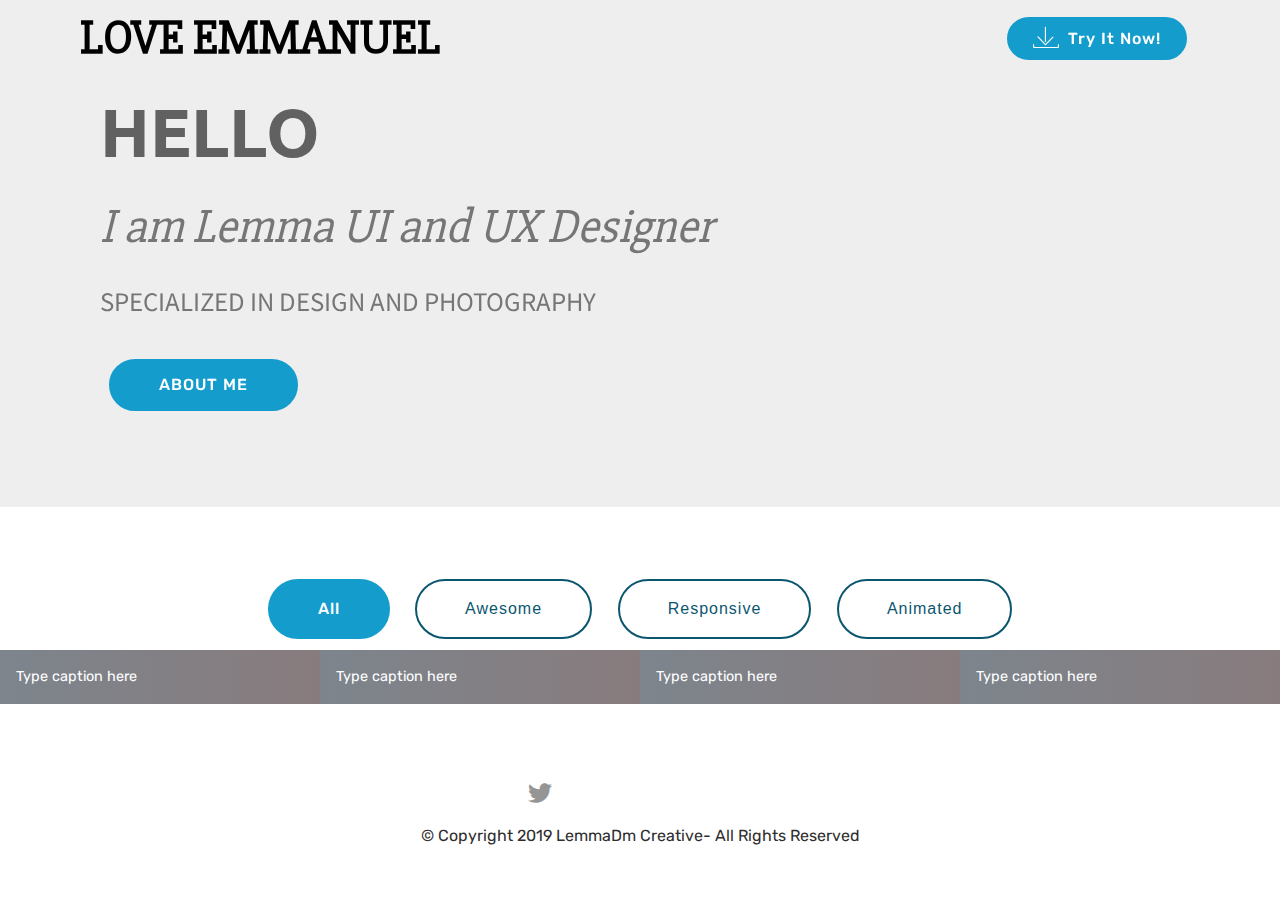
==== folio.html @ 9df801bc "create github pages" ====
<!DOCTYPE html>
<html  >
<head>
  <!-- Site made with Mobirise Website Builder v4.10.4, https://mobirise.com -->
  <meta charset="UTF-8">
  <meta http-equiv="X-UA-Compatible" content="IE=edge">
  <meta name="generator" content="Mobirise v4.10.4, mobirise.com">
  <meta name="viewport" content="width=device-width, initial-scale=1, minimum-scale=1">
  <link rel="shortcut icon" href="assets/images/favicon-128x88.png" type="image/x-icon">
  <meta name="description" content="">
  
  <title>Lemma|Folio</title>
  <link rel="stylesheet" href="assets/web/assets/mobirise-icons/mobirise-icons.css">
  <link rel="stylesheet" href="assets/tether/tether.min.css">
  <link rel="stylesheet" href="assets/bootstrap/css/bootstrap.min.css">
  <link rel="stylesheet" href="assets/bootstrap/css/bootstrap-grid.min.css">
  <link rel="stylesheet" href="assets/bootstrap/css/bootstrap-reboot.min.css">
  <link rel="stylesheet" href="assets/dropdown/css/style.css">
  <link rel="stylesheet" href="assets/socicon/css/styles.css">
  <link rel="stylesheet" href="assets/theme/css/style.css">
  <link rel="stylesheet" href="assets/gallery/style.css">
  <link rel="stylesheet" href="assets/mobirise/css/mbr-additional.css" type="text/css">
  
  
  
</head>
<body>
  <section class="menu cid-rvQHSwuqo8" once="menu" id="menu1-c">

    

    <nav class="navbar navbar-expand beta-menu navbar-dropdown align-items-center navbar-toggleable-sm bg-color transparent">
        <button class="navbar-toggler navbar-toggler-right" type="button" data-toggle="collapse" data-target="#navbarSupportedContent" aria-controls="navbarSupportedContent" aria-expanded="false" aria-label="Toggle navigation">
            <div class="hamburger">
                <span></span>
                <span></span>
                <span></span>
                <span></span>
            </div>
        </button>
        <div class="menu-logo">
            <div class="navbar-brand">
                
                <span class="navbar-caption-wrap"><a class="navbar-caption text-black display-2" href="https://mobirise.com">
                        LOVE EMMANUEL</a></span>
            </div>
        </div>
        <div class="collapse navbar-collapse" id="navbarSupportedContent">
            
            <div class="navbar-buttons mbr-section-btn">
                <a class="btn btn-sm btn-primary display-4" href="https://mobirise.com">
                    <span class="mbri-save mbr-iconfont mbr-iconfont-btn "></span>
                    Try It Now!
                </a>
            </div>
        </div>
    </nav>
</section>

<section class="engine"><a href="https://mobirise.info/z">best website templates</a></section><section class="header9 cid-rvQHSyNng2 mbr-parallax-background" id="header9-d">

    

    

    <div class="container">
        <div class="media-container-column mbr-white col-lg-8 col-md-10">
            <h1 class="mbr-section-title align-left mbr-bold pb-3 mbr-fonts-style display-1">
                HELLO
            </h1>
            <h3 class="mbr-section-subtitle align-left mbr-light pb-3 mbr-fonts-style display-2">
                I am Lemma UI and UX Designer</h3>
            <p class="mbr-text align-left pb-3 mbr-fonts-style display-5">
                SPECIALIZED IN DESIGN AND PHOTOGRAPHY
            </p>
            <div class="mbr-section-btn align-left"><a class="btn btn-md btn-primary display-4" href="https://mobirise.co">ABOUT ME</a></div>
        </div>
    </div>

    
</section>

<section class="mbr-gallery mbr-slider-carousel cid-rvQIh9EeVD" id="gallery2-k">

    

    <div>
        <div><!-- Filter --><div class="mbr-gallery-filter container gallery-filter-active"><ul buttons="0"><li class="mbr-gallery-filter-all"><a class="btn btn-md btn-primary-outline active display-7" href="">All</a></li></ul></div><!-- Gallery --><div class="mbr-gallery-row"><div class="mbr-gallery-layout-default"><div><div><div class="mbr-gallery-item mbr-gallery-item--p0" data-video-url="false" data-tags="Awesome"><div href="#lb-gallery2-k" data-slide-to="0" data-toggle="modal"><img src="assets/images/background5.jpg" alt="" title=""><span class="icon-focus"></span><span class="mbr-gallery-title mbr-fonts-style display-7">Type caption here</span></div></div><div class="mbr-gallery-item mbr-gallery-item--p0" data-video-url="false" data-tags="Awesome"><div href="#lb-gallery2-k" data-slide-to="1" data-toggle="modal"><img src="assets/images/background6.jpg" alt="" title=""><span class="icon-focus"></span><span class="mbr-gallery-title mbr-fonts-style display-7">Type caption here</span></div></div><div class="mbr-gallery-item mbr-gallery-item--p0" data-video-url="false" data-tags="Responsive"><div href="#lb-gallery2-k" data-slide-to="2" data-toggle="modal"><img src="assets/images/background7.jpg" alt="" title=""><span class="icon-focus"></span><span class="mbr-gallery-title mbr-fonts-style display-7">Type caption here</span></div></div><div class="mbr-gallery-item mbr-gallery-item--p0" data-video-url="false" data-tags="Animated"><div href="#lb-gallery2-k" data-slide-to="3" data-toggle="modal"><img src="assets/images/background8.jpg" alt="" title=""><span class="icon-focus"></span><span class="mbr-gallery-title mbr-fonts-style display-7">Type caption here</span></div></div></div></div><div class="clearfix"></div></div></div><!-- Lightbox --><div data-app-prevent-settings="" class="mbr-slider modal fade carousel slide" tabindex="-1" data-keyboard="true" data-interval="false" id="lb-gallery2-k"><div class="modal-dialog"><div class="modal-content"><div class="modal-body"><div class="carousel-inner"><div class="carousel-item active"><img src="assets/images/background5.jpg" alt="" title=""></div><div class="carousel-item"><img src="assets/images/background6.jpg" alt="" title=""></div><div class="carousel-item"><img src="assets/images/background7.jpg" alt="" title=""></div><div class="carousel-item"><img src="assets/images/background8.jpg" alt="" title=""></div></div><a class="carousel-control carousel-control-prev" role="button" data-slide="prev" href="#lb-gallery2-k"><span class="mbri-left mbr-iconfont" aria-hidden="true"></span><span class="sr-only">Previous</span></a><a class="carousel-control carousel-control-next" role="button" data-slide="next" href="#lb-gallery2-k"><span class="mbri-right mbr-iconfont" aria-hidden="true"></span><span class="sr-only">Next</span></a><a class="close" href="#" role="button" data-dismiss="modal"><span class="sr-only">Close</span></a></div></div></div></div></div>
    </div>

</section>

<section once="footers" class="cid-rvQHSO4VzW" id="footer7-j">

    

    

    <div class="container">
        <div class="media-container-row align-center mbr-white">
            
            <div class="row social-row">
                <div class="social-list align-right pb-2">
                    
                    
                    
                    
                    
                    
                <div class="soc-item">
                        <a href="https://twitter.com/mobirise" target="_blank">
                            <span class="mbr-iconfont mbr-iconfont-social socicon-twitter socicon" style="color: rgb(46, 46, 46); fill: rgb(46, 46, 46);"></span>
                        </a>
                    </div><div class="soc-item">
                        <a href="https://www.facebook.com/pages/Mobirise/1616226671953247" target="_blank">
                            <span class="socicon-facebook socicon mbr-iconfont mbr-iconfont-social"></span>
                        </a>
                    </div><div class="soc-item">
                        <a href="https://www.youtube.com/c/mobirise" target="_blank">
                            <span class="socicon-youtube socicon mbr-iconfont mbr-iconfont-social"></span>
                        </a>
                    </div><div class="soc-item">
                        <a href="https://instagram.com/mobirise" target="_blank">
                            <span class="socicon-instagram socicon mbr-iconfont mbr-iconfont-social"></span>
                        </a>
                    </div><div class="soc-item">
                        <a href="https://plus.google.com/u/0/+Mobirise" target="_blank">
                            <span class="socicon-googleplus socicon mbr-iconfont mbr-iconfont-social"></span>
                        </a>
                    </div><div class="soc-item">
                        <a href="https://www.behance.net/Mobirise" target="_blank">
                            <span class="socicon-behance socicon mbr-iconfont mbr-iconfont-social"></span>
                        </a>
                    </div></div>
            </div>
            <div class="row row-copirayt">
                <p class="mbr-text mb-0 mbr-fonts-style mbr-white align-center display-7">
                    © Copyright 2019 LemmaDm Creative- All Rights Reserved
                </p>
            </div>
        </div>
    </div>
</section>


  <script src="assets/web/assets/jquery/jquery.min.js"></script>
  <script src="assets/popper/popper.min.js"></script>
  <script src="assets/tether/tether.min.js"></script>
  <script src="assets/bootstrap/js/bootstrap.min.js"></script>
  <script src="assets/smoothscroll/smooth-scroll.js"></script>
  <script src="assets/dropdown/js/nav-dropdown.js"></script>
  <script src="assets/dropdown/js/navbar-dropdown.js"></script>
  <script src="assets/touchswipe/jquery.touch-swipe.min.js"></script>
  <script src="assets/masonry/masonry.pkgd.min.js"></script>
  <script src="assets/imagesloaded/imagesloaded.pkgd.min.js"></script>
  <script src="assets/bootstrapcarouselswipe/bootstrap-carousel-swipe.js"></script>
  <script src="assets/vimeoplayer/jquery.mb.vimeo_player.js"></script>
  <script src="assets/parallax/jarallax.min.js"></script>
  <script src="assets/theme/js/script.js"></script>
  <script src="assets/gallery/player.min.js"></script>
  <script src="assets/gallery/script.js"></script>
  <script src="assets/slidervideo/script.js"></script>
  
  


<!-- Back to top -->
<span id="top-link-block" class="hidden"><a href="javascript://"  onclick="$('html,body').animate({scrollTop:0},'slow');return false;" class="btn btn-primary"><span class="glyphicon glyphicon-menu-up"></span></a></span><script>if(($(window).height()+100)<$(document).height()){$('#top-link-block').removeClass('hidden').affix({offset:{top:100}});}</script><style>#top-link-block>.btn{font-size:1.5em!important;opacity:0.4!important;padding:10px 20px!important}#top-link-block.affix-top{position:absolute;bottom:-82px;right:10px;}#top-link-block.affix{position:fixed;bottom:18px;right:10px;z-index:999;}</style>
</body>
</html>
---- assets/web/assets/mobirise-icons/mobirise-icons.css ----
@font-face {
  font-family: 'MobiriseIcons';
  src:  url('mobirise-icons.eot?spat4u');
  src:  url('mobirise-icons.eot?spat4u#iefix') format('embedded-opentype'),
    url('mobirise-icons.ttf?spat4u') format('truetype'),
    url('mobirise-icons.woff?spat4u') format('woff'),
    url('mobirise-icons.svg?spat4u#MobiriseIcons') format('svg');
  font-weight: normal;
  font-style: normal;
}

[class^="mbri-"], [class*=" mbri-"] {
  /* use !important to prevent issues with browser extensions that change fonts */
  font-family: MobiriseIcons !important;
  speak: none;
  font-style: normal;
  font-weight: normal;
  font-variant: normal;
  text-transform: none;
  line-height: 1;

  /* Better Font Rendering =========== */
  -webkit-font-smoothing: antialiased;
  -moz-osx-font-smoothing: grayscale;
}

.mbri-add-submenu:before {
  content: "\e900";
}
.mbri-alert:before {
  content: "\e901";
}
.mbri-align-center:before {
  content: "\e902";
}
.mbri-align-justify:before {
  content: "\e903";
}
.mbri-align-left:before {
  content: "\e904";
}
.mbri-align-right:before {
  content: "\e905";
}
.mbri-android:before {
  content: "\e906";
}
.mbri-apple:before {
  content: "\e907";
}
.mbri-arrow-down:before {
  content: "\e908";
}
.mbri-arrow-next:before {
  content: "\e909";
}
.mbri-arrow-prev:before {
  content: "\e90a";
}
.mbri-arrow-up:before {
  content: "\e90b";
}
.mbri-bold:before {
  content: "\e90c";
}
.mbri-bookmark:before {
  content: "\e90d";
}
.mbri-bootstrap:before {
  content: "\e90e";
}
.mbri-briefcase:before {
  content: "\e90f";
}
.mbri-browse:before {
  content: "\e910";
}
.mbri-bulleted-list:before {
  content: "\e911";
}
.mbri-calendar:before {
  content: "\e912";
}
.mbri-camera:before {
  content: "\e913";
}
.mbri-cart-add:before {
  content: "\e914";
}
.mbri-cart-full:before {
  content: "\e915";
}
.mbri-cash:before {
  content: "\e916";
}
.mbri-change-style:before {
  content: "\e917";
}
.mbri-chat:before {
  content: "\e918";
}
.mbri-clock:before {
  content: "\e919";
}
.mbri-close:before {
  content: "\e91a";
}
.mbri-cloud:before {
  content: "\e91b";
}
.mbri-code:before {
  content: "\e91c";
}
.mbri-contact-form:before {
  content: "\e91d";
}
.mbri-credit-card:before {
  content: "\e91e";
}
.mbri-cursor-click:before {
  content: "\e91f";
}
.mbri-cust-feedback:before {
  content: "\e920";
}
.mbri-database:before {
  content: "\e921";
}
.mbri-delivery:before {
  content: "\e922";
}
.mbri-desktop:before {
  content: "\e923";
}
.mbri-devices:before {
  content: "\e924";
}
.mbri-down:before {
  content: "\e925";
}
.mbri-download:before {
  content: "\e989";
}
.mbri-drag-n-drop:before {
  content: "\e927";
}
.mbri-drag-n-drop2:before {
  content: "\e928";
}
.mbri-edit:before {
  content: "\e929";
}
.mbri-edit2:before {
  content: "\e92a";
}
.mbri-error:before {
  content: "\e92b";
}
.mbri-extension:before {
  content: "\e92c";
}
.mbri-features:before {
  content: "\e92d";
}
.mbri-file:before {
  content: "\e92e";
}
.mbri-flag:before {
  content: "\e92f";
}
.mbri-folder:before {
  content: "\e930";
}
.mbri-gift:before {
  content: "\e931";
}
.mbri-github:before {
  content: "\e932";
}
.mbri-globe:before {
  content: "\e933";
}
.mbri-globe-2:before {
  content: "\e934";
}
.mbri-growing-chart:before {
  content: "\e935";
}
.mbri-hearth:before {
  content: "\e936";
}
.mbri-help:before {
  content: "\e937";
}
.mbri-home:before {
  content: "\e938";
}
.mbri-hot-cup:before {
  content: "\e939";
}
.mbri-idea:before {
  content: "\e93a";
}
.mbri-image-gallery:before {
  content: "\e93b";
}
.mbri-image-slider:before {
  content: "\e93c";
}
.mbri-info:before {
  content: "\e93d";
}
.mbri-italic:before {
  content: "\e93e";
}
.mbri-key:before {
  content: "\e93f";
}
.mbri-laptop:before {
  content: "\e940";
}
.mbri-layers:before {
  content: "\e941";
}
.mbri-left-right:before {
  content: "\e942";
}
.mbri-left:before {
  content: "\e943";
}
.mbri-letter:before {
  content: "\e944";
}
.mbri-like:before {
  content: "\e945";
}
.mbri-link:before {
  content: "\e946";
}
.mbri-lock:before {
  content: "\e947";
}
.mbri-login:before {
  content: "\e948";
}
.mbri-logout:before {
  content: "\e949";
}
.mbri-magic-stick:before {
  content: "\e94a";
}
.mbri-map-pin:before {
  content: "\e94b";
}
.mbri-menu:before {
  content: "\e94c";
}
.mbri-mobile:before {
  content: "\e94d";
}
.mbri-mobile2:before {
  content: "\e94e";
}
.mbri-mobirise:before {
  content: "\e94f";
}
.mbri-more-horizontal:before {
  content: "\e950";
}
.mbri-more-vertical:before {
  content: "\e951";
}
.mbri-music:before {
  content: "\e952";
}
.mbri-new-file:before {
  content: "\e953";
}
.mbri-numbered-list:before {
  content: "\e954";
}
.mbri-opened-folder:before {
  content: "\e955";
}
.mbri-pages:before {
  content: "\e956";
}
.mbri-paper-plane:before {
  content: "\e957";
}
.mbri-paperclip:before {
  content: "\e958";
}
.mbri-photo:before {
  content: "\e959";
}
.mbri-photos:before {
  content: "\e95a";
}
.mbri-pin:before {
  content: "\e95b";
}
.mbri-play:before {
  content: "\e95c";
}
.mbri-plus:before {
  content: "\e95d";
}
.mbri-preview:before {
  content: "\e95e";
}
.mbri-print:before {
  content: "\e95f";
}
.mbri-protect:before {
  content: "\e960";
}
.mbri-question:before {
  content: "\e961";
}
.mbri-quote-left:before {
  content: "\e962";
}
.mbri-quote-right:before {
  content: "\e963";
}
.mbri-refresh:before {
  content: "\e964";
}
.mbri-responsive:before {
  content: "\e965";
}
.mbri-right:before {
  content: "\e966";
}
.mbri-rocket:before {
  content: "\e967";
}
.mbri-sad-face:before {
  content: "\e968";
}
.mbri-sale:before {
  content: "\e969";
}
.mbri-save:before {
  content: "\e96a";
}
.mbri-search:before {
  content: "\e96b";
}
.mbri-setting:before {
  content: "\e96c";
}
.mbri-setting2:before {
  content: "\e96d";
}
.mbri-setting3:before {
  content: "\e96e";
}
.mbri-share:before {
  content: "\e96f";
}
.mbri-shopping-bag:before {
  content: "\e970";
}
.mbri-shopping-basket:before {
  content: "\e971";
}
.mbri-shopping-cart:before {
  content: "\e972";
}
.mbri-sites:before {
  content: "\e973";
}
.mbri-smile-face:before {
  content: "\e974";
}
.mbri-speed:before {
  content: "\e975";
}
.mbri-star:before {
  content: "\e976";
}
.mbri-success:before {
  content: "\e977";
}
.mbri-sun:before {
  content: "\e978";
}
.mbri-sun2:before {
  content: "\e979";
}
.mbri-tablet:before {
  content: "\e97a";
}
.mbri-tablet-vertical:before {
  content: "\e97b";
}
.mbri-target:before {
  content: "\e97c";
}
.mbri-timer:before {
  content: "\e97d";
}
.mbri-to-ftp:before {
  content: "\e97e";
}
.mbri-to-local-drive:before {
  content: "\e97f";
}
.mbri-touch-swipe:before {
  content: "\e980";
}
.mbri-touch:before {
  content: "\e981";
}
.mbri-trash:before {
  content: "\e982";
}
.mbri-underline:before {
  content: "\e983";
}
.mbri-unlink:before {
  content: "\e984";
}
.mbri-unlock:before {
  content: "\e985";
}
.mbri-up-down:before {
  content: "\e986";
}
.mbri-up:before {
  content: "\e987";
}
.mbri-update:before {
  content: "\e988";
}
.mbri-upload:before {
 content: "\e926"; 
}
.mbri-user:before {
  content: "\e98a";
}
.mbri-user2:before {
  content: "\e98b";
}
.mbri-users:before {
  content: "\e98c";
}
.mbri-video:before {
  content: "\e98d";
}
.mbri-video-play:before {
  content: "\e98e";
}
.mbri-watch:before {
  content: "\e98f";
}
.mbri-website-theme:before {
  content: "\e990";
}
.mbri-wifi:before {
  content: "\e991";
}
.mbri-windows:before {
  content: "\e992";
}
.mbri-zoom-out:before {
  content: "\e993";
}
.mbri-redo:before {
  content: "\e994";
}
.mbri-undo:before {
  content: "\e995";
}
---- assets/dropdown/css/style.css ----
.navbar-dropdown {
  left: 0;
  padding: 0;
  position: absolute;
  right: 0;
  top: 0;
  transition: all 0.45s ease;
  z-index: 1030;
  background: #282828; }
  .navbar-dropdown .navbar-logo {
    margin-right: 0.8rem;
    transition: margin 0.3s ease-in-out;
    vertical-align: middle; }
    .navbar-dropdown .navbar-logo img {
      height: 3.125rem;
      transition: all 0.3s ease-in-out; }
    .navbar-dropdown .navbar-logo.mbr-iconfont {
      font-size: 3.125rem;
      line-height: 3.125rem; }
  .navbar-dropdown .navbar-caption {
    font-weight: 700;
    white-space: normal;
    vertical-align: -4px;
    line-height: 3.125rem !important; }
    .navbar-dropdown .navbar-caption, .navbar-dropdown .navbar-caption:hover {
      color: inherit;
      text-decoration: none; }
  .navbar-dropdown .mbr-iconfont + .navbar-caption {
    vertical-align: -1px; }
  .navbar-dropdown.navbar-fixed-top {
    position: fixed; }
  .navbar-dropdown .navbar-brand span {
    vertical-align: -4px; }
  .navbar-dropdown.bg-color.transparent {
    background: none; }
  .navbar-dropdown.navbar-short .navbar-brand {
    padding: 0.625rem 0; }
    .navbar-dropdown.navbar-short .navbar-brand span {
      vertical-align: -1px; }
  .navbar-dropdown.navbar-short .navbar-caption {
    line-height: 2.375rem !important;
    vertical-align: -2px; }
  .navbar-dropdown.navbar-short .navbar-logo {
    margin-right: 0.5rem; }
    .navbar-dropdown.navbar-short .navbar-logo img {
      height: 2.375rem; }
    .navbar-dropdown.navbar-short .navbar-logo.mbr-iconfont {
      font-size: 2.375rem;
      line-height: 2.375rem; }
  .navbar-dropdown.navbar-short .mbr-table-cell {
    height: 3.625rem; }
  .navbar-dropdown .navbar-close {
    left: 0.6875rem;
    position: fixed;
    top: 0.75rem;
    z-index: 1000; }
  .navbar-dropdown .hamburger-icon {
    content: "";
    display: inline-block;
    vertical-align: middle;
    width: 16px;
    -webkit-box-shadow: 0 -6px 0 1px #282828,0 0 0 1px #282828,0 6px 0 1px #282828;
    -moz-box-shadow: 0 -6px 0 1px #282828,0 0 0 1px #282828,0 6px 0 1px #282828;
    box-shadow: 0 -6px 0 1px #282828,0 0 0 1px #282828,0 6px 0 1px #282828; }

.dropdown-menu .dropdown-toggle[data-toggle="dropdown-submenu"]::after {
  border-bottom: 0.35em solid transparent;
  border-left: 0.35em solid;
  border-right: 0;
  border-top: 0.35em solid transparent;
  margin-left: 0.3rem; }

.dropdown-menu .dropdown-item:focus {
  outline: 0; }

.nav-dropdown {
  font-size: 0.75rem;
  font-weight: 500;
  height: auto !important; }
  .nav-dropdown .nav-btn {
    padding-left: 1rem; }
  .nav-dropdown .link {
    margin: .667em 1.667em;
    font-weight: 500;
    padding: 0;
    transition: color .2s ease-in-out; }
    .nav-dropdown .link.dropdown-toggle {
      margin-right: 2.583em; }
      .nav-dropdown .link.dropdown-toggle::after {
        margin-left: .25rem;
        border-top: 0.35em solid;
        border-right: 0.35em solid transparent;
        border-left: 0.35em solid transparent;
        border-bottom: 0; }
      .nav-dropdown .link.dropdown-toggle[aria-expanded="true"] {
        margin: 0;
        padding: 0.667em 3.263em  0.667em 1.667em; }
  .nav-dropdown .link::after,
  .nav-dropdown .dropdown-item::after {
    color: inherit; }
  .nav-dropdown .btn {
    font-size: 0.75rem;
    font-weight: 700;
    letter-spacing: 0;
    margin-bottom: 0;
    padding-left: 1.25rem;
    padding-right: 1.25rem; }
  .nav-dropdown .dropdown-menu {
    border-radius: 0;
    border: 0;
    left: 0;
    margin: 0;
    padding-bottom: 1.25rem;
    padding-top: 1.25rem;
    position: relative; }
  .nav-dropdown .dropdown-submenu {
    margin-left: 0.125rem;
    top: 0; }
  .nav-dropdown .dropdown-item {
    font-weight: 500;
    line-height: 2;
    padding: 0.3846em 4.615em 0.3846em 1.5385em;
    position: relative;
    transition: color .2s ease-in-out, background-color .2s ease-in-out; }
    .nav-dropdown .dropdown-item::after {
      margin-top: -0.3077em;
      position: absolute;
      right: 1.1538em;
      top: 50%; }
    .nav-dropdown .dropdown-item:focus, .nav-dropdown .dropdown-item:hover {
      background: none; }

@media (max-width: 767px) {
  .nav-dropdown.navbar-toggleable-sm {
    bottom: 0;
    display: none;
    left: 0;
    overflow-x: hidden;
    position: fixed;
    top: 0;
    transform: translateX(-100%);
    -ms-transform: translateX(-100%);
    -webkit-transform: translateX(-100%);
    width: 18.75rem;
    z-index: 999; } }
.nav-dropdown.navbar-toggleable-xl {
  bottom: 0;
  display: none;
  left: 0;
  overflow-x: hidden;
  position: fixed;
  top: 0;
  transform: translateX(-100%);
  -ms-transform: translateX(-100%);
  -webkit-transform: translateX(-100%);
  width: 18.75rem;
  z-index: 999; }

.nav-dropdown-sm {
  display: block !important;
  overflow-x: hidden;
  overflow: auto;
  padding-top: 3.875rem; }
  .nav-dropdown-sm::after {
    content: "";
    display: block;
    height: 3rem;
    width: 100%; }
  .nav-dropdown-sm.collapse.in ~ .navbar-close {
    display: block !important; }
  .nav-dropdown-sm.collapsing, .nav-dropdown-sm.collapse.in {
    transform: translateX(0);
    -ms-transform: translateX(0);
    -webkit-transform: translateX(0);
    transition: all 0.25s ease-out;
    -webkit-transition: all 0.25s ease-out;
    background: #282828; }
  .nav-dropdown-sm.collapsing[aria-expanded="false"] {
    transform: translateX(-100%);
    -ms-transform: translateX(-100%);
    -webkit-transform: translateX(-100%); }
  .nav-dropdown-sm .nav-item {
    display: block;
    margin-left: 0 !important;
    padding-left: 0; }
  .nav-dropdown-sm .link,
  .nav-dropdown-sm .dropdown-item {
    border-top: 1px dotted rgba(255, 255, 255, 0.1);
    font-size: 0.8125rem;
    line-height: 1.6;
    margin: 0 !important;
    padding: 0.875rem 2.4rem 0.875rem 1.5625rem !important;
    position: relative;
    white-space: normal; }
    .nav-dropdown-sm .link:focus, .nav-dropdown-sm .link:hover,
    .nav-dropdown-sm .dropdown-item:focus,
    .nav-dropdown-sm .dropdown-item:hover {
      background: rgba(0, 0, 0, 0.2) !important;
      color: #c0a375; }
  .nav-dropdown-sm .nav-btn {
    position: relative;
    padding: 1.5625rem 1.5625rem 0 1.5625rem; }
    .nav-dropdown-sm .nav-btn::before {
      border-top: 1px dotted rgba(255, 255, 255, 0.1);
      content: "";
      left: 0;
      position: absolute;
      top: 0;
      width: 100%; }
    .nav-dropdown-sm .nav-btn + .nav-btn {
      padding-top: 0.625rem; }
      .nav-dropdown-sm .nav-btn + .nav-btn::before {
        display: none; }
  .nav-dropdown-sm .btn {
    padding: 0.625rem 0; }
  .nav-dropdown-sm .dropdown-toggle[data-toggle="dropdown-submenu"]::after {
    margin-left: .25rem;
    border-top: 0.35em solid;
    border-right: 0.35em solid transparent;
    border-left: 0.35em solid transparent;
    border-bottom: 0; }
  .nav-dropdown-sm .dropdown-toggle[data-toggle="dropdown-submenu"][aria-expanded="true"]::after {
    border-top: 0;
    border-right: 0.35em solid transparent;
    border-left: 0.35em solid transparent;
    border-bottom: 0.35em solid; }
  .nav-dropdown-sm .dropdown-menu {
    margin: 0;
    padding: 0;
    position: relative;
    top: 0;
    left: 0;
    width: 100%;
    border: 0;
    float: none;
    border-radius: 0;
    background: none; }
  .nav-dropdown-sm .dropdown-submenu {
    left: 100%;
    margin-left: 0.125rem;
    margin-top: -1.25rem;
    top: 0; }

.navbar-toggleable-sm .nav-dropdown .dropdown-menu {
  position: absolute; }

.navbar-toggleable-sm .nav-dropdown .dropdown-submenu {
  left: 100%;
  margin-left: 0.125rem;
  margin-top: -1.25rem;
  top: 0; }

.navbar-toggleable-sm.opened .nav-dropdown .dropdown-menu {
  position: relative; }

.navbar-toggleable-sm.opened .nav-dropdown .dropdown-submenu {
  left: 0;
  margin-left: 00rem;
  margin-top: 0rem;
  top: 0; }

.is-builder .nav-dropdown.collapsing {
  transition: none !important; }

/*# sourceMappingURL=style.css.map */
---- assets/socicon/css/styles.css ----
@charset "UTF-8";

@font-face {
  font-family: "socicon";
  src:url("../fonts/socicon.eot");
  src:url("../fonts/socicon.eot?#iefix") format("embedded-opentype"),
    url("../fonts/socicon.woff") format("woff"),
    url("../fonts/socicon.ttf") format("truetype"),
    url("../fonts/socicon.svg#socicon") format("svg");
  font-weight: normal;
  font-style: normal;

}

[data-icon]:before {
  font-family: "socicon" !important;
  content: attr(data-icon);
  font-style: normal !important;
  font-weight: normal !important;
  font-variant: normal !important;
  text-transform: none !important;
  speak: none;
  line-height: 1;
  -webkit-font-smoothing: antialiased;
  -moz-osx-font-smoothing: grayscale;
}

[class^="socicon-"]:before,
[class*=" socicon-"]:before {
  font-family: "socicon" !important;
  font-style: normal !important;
  font-weight: normal !important;
  font-variant: normal !important;
  text-transform: none !important;
  speak: none;
  line-height: 1;
  -webkit-font-smoothing: antialiased;
  -moz-osx-font-smoothing: grayscale;
}

.socicon-modelmayhem:before {
  content: "\e000";
}
.socicon-mixcloud:before {
  content: "\e001";
}
.socicon-drupal:before {
  content: "\e002";
}
.socicon-swarm:before {
  content: "\e003";
}
.socicon-istock:before {
  content: "\e004";
}
.socicon-yammer:before {
  content: "\e005";
}
.socicon-ello:before {
  content: "\e006";
}
.socicon-stackoverflow:before {
  content: "\e007";
}
.socicon-persona:before {
  content: "\e008";
}
.socicon-triplej:before {
  content: "\e009";
}
.socicon-houzz:before {
  content: "\e00a";
}
.socicon-rss:before {
  content: "\e00b";
}
.socicon-paypal:before {
  content: "\e00c";
}
.socicon-odnoklassniki:before {
  content: "\e00d";
}
.socicon-airbnb:before {
  content: "\e00e";
}
.socicon-periscope:before {
  content: "\e00f";
}
.socicon-outlook:before {
  content: "\e010";
}
.socicon-coderwall:before {
  content: "\e011";
}
.socicon-tripadvisor:before {
  content: "\e012";
}
.socicon-appnet:before {
  content: "\e013";
}
.socicon-goodreads:before {
  content: "\e014";
}
.socicon-tripit:before {
  content: "\e015";
}
.socicon-lanyrd:before {
  content: "\e016";
}
.socicon-slideshare:before {
  content: "\e017";
}
.socicon-buffer:before {
  content: "\e018";
}
.socicon-disqus:before {
  content: "\e019";
}
.socicon-vkontakte:before {
  content: "\e01a";
}
.socicon-whatsapp:before {
  content: "\e01b";
}
.socicon-patreon:before {
  content: "\e01c";
}
.socicon-storehouse:before {
  content: "\e01d";
}
.socicon-pocket:before {
  content: "\e01e";
}
.socicon-mail:before {
  content: "\e01f";
}
.socicon-blogger:before {
  content: "\e020";
}
.socicon-technorati:before {
  content: "\e021";
}
.socicon-reddit:before {
  content: "\e022";
}
.socicon-dribbble:before {
  content: "\e023";
}
.socicon-stumbleupon:before {
  content: "\e024";
}
.socicon-digg:before {
  content: "\e025";
}
.socicon-envato:before {
  content: "\e026";
}
.socicon-behance:before {
  content: "\e027";
}
.socicon-delicious:before {
  content: "\e028";
}
.socicon-deviantart:before {
  content: "\e029";
}
.socicon-forrst:before {
  content: "\e02a";
}
.socicon-play:before {
  content: "\e02b";
}
.socicon-zerply:before {
  content: "\e02c";
}
.socicon-wikipedia:before {
  content: "\e02d";
}
.socicon-apple:before {
  content: "\e02e";
}
.socicon-flattr:before {
  content: "\e02f";
}
.socicon-github:before {
  content: "\e030";
}
.socicon-renren:before {
  content: "\e031";
}
.socicon-friendfeed:before {
  content: "\e032";
}
.socicon-newsvine:before {
  content: "\e033";
}
.socicon-identica:before {
  content: "\e034";
}
.socicon-bebo:before {
  content: "\e035";
}
.socicon-zynga:before {
  content: "\e036";
}
.socicon-steam:before {
  content: "\e037";
}
.socicon-xbox:before {
  content: "\e038";
}
.socicon-windows:before {
  content: "\e039";
}
.socicon-qq:before {
  content: "\e03a";
}
.socicon-douban:before {
  content: "\e03b";
}
.socicon-meetup:before {
  content: "\e03c";
}
.socicon-playstation:before {
  content: "\e03d";
}
.socicon-android:before {
  content: "\e03e";
}
.socicon-snapchat:before {
  content: "\e03f";
}
.socicon-twitter:before {
  content: "\e040";
}
.socicon-facebook:before {
  content: "\e041";
}
.socicon-googleplus:before {
  content: "\e042";
}
.socicon-pinterest:before {
  content: "\e043";
}
.socicon-foursquare:before {
  content: "\e044";
}
.socicon-yahoo:before {
  content: "\e045";
}
.socicon-skype:before {
  content: "\e046";
}
.socicon-yelp:before {
  content: "\e047";
}
.socicon-feedburner:before {
  content: "\e048";
}
.socicon-linkedin:before {
  content: "\e049";
}
.socicon-viadeo:before {
  content: "\e04a";
}
.socicon-xing:before {
  content: "\e04b";
}
.socicon-myspace:before {
  content: "\e04c";
}
.socicon-soundcloud:before {
  content: "\e04d";
}
.socicon-spotify:before {
  content: "\e04e";
}
.socicon-grooveshark:before {
  content: "\e04f";
}
.socicon-lastfm:before {
  content: "\e050";
}
.socicon-youtube:before {
  content: "\e051";
}
.socicon-vimeo:before {
  content: "\e052";
}
.socicon-dailymotion:before {
  content: "\e053";
}
.socicon-vine:before {
  content: "\e054";
}
.socicon-flickr:before {
  content: "\e055";
}
.socicon-500px:before {
  content: "\e056";
}
.socicon-wordpress:before {
  content: "\e058";
}
.socicon-tumblr:before {
  content: "\e059";
}
.socicon-twitch:before {
  content: "\e05a";
}
.socicon-8tracks:before {
  content: "\e05b";
}
.socicon-amazon:before {
  content: "\e05c";
}
.socicon-icq:before {
  content: "\e05d";
}
.socicon-smugmug:before {
  content: "\e05e";
}
.socicon-ravelry:before {
  content: "\e05f";
}
.socicon-weibo:before {
  content: "\e060";
}
.socicon-baidu:before {
  content: "\e061";
}
.socicon-angellist:before {
  content: "\e062";
}
.socicon-ebay:before {
  content: "\e063";
}
.socicon-imdb:before {
  content: "\e064";
}
.socicon-stayfriends:before {
  content: "\e065";
}
.socicon-residentadvisor:before {
  content: "\e066";
}
.socicon-google:before {
  content: "\e067";
}
.socicon-yandex:before {
  content: "\e068";
}
.socicon-sharethis:before {
  content: "\e069";
}
.socicon-bandcamp:before {
  content: "\e06a";
}
.socicon-itunes:before {
  content: "\e06b";
}
.socicon-deezer:before {
  content: "\e06c";
}
.socicon-telegram:before {
  content: "\e06e";
}
.socicon-openid:before {
  content: "\e06f";
}
.socicon-amplement:before {
  content: "\e070";
}
.socicon-viber:before {
  content: "\e071";
}
.socicon-zomato:before {
  content: "\e072";
}
.socicon-draugiem:before {
  content: "\e074";
}
.socicon-endomodo:before {
  content: "\e075";
}
.socicon-filmweb:before {
  content: "\e076";
}
.socicon-stackexchange:before {
  content: "\e077";
}
.socicon-wykop:before {
  content: "\e078";
}
.socicon-teamspeak:before {
  content: "\e079";
}
.socicon-teamviewer:before {
  content: "\e07a";
}
.socicon-ventrilo:before {
  content: "\e07b";
}
.socicon-younow:before {
  content: "\e07c";
}
.socicon-raidcall:before {
  content: "\e07d";
}
.socicon-mumble:before {
  content: "\e07e";
}
.socicon-medium:before {
  content: "\e06d";
}
.socicon-bebee:before {
  content: "\e07f";
}
.socicon-hitbox:before {
  content: "\e080";
}
.socicon-reverbnation:before {
  content: "\e081";
}
.socicon-formulr:before {
  content: "\e082";
}
.socicon-instagram:before {
  content: "\e057";
}
.socicon-battlenet:before {
  content: "\e083";
}
.socicon-chrome:before {
  content: "\e084";
}
.socicon-discord:before {
  content: "\e086";
}
.socicon-issuu:before {
  content: "\e087";
}
.socicon-macos:before {
  content: "\e088";
}
.socicon-firefox:before {
  content: "\e089";
}
.socicon-opera:before {
  content: "\e08d";
}
.socicon-keybase:before {
  content: "\e090";
}
.socicon-alliance:before {
  content: "\e091";
}
.socicon-livejournal:before {
  content: "\e092";
}
.socicon-googlephotos:before {
  content: "\e093";
}
.socicon-horde:before {
  content: "\e094";
}
.socicon-etsy:before {
  content: "\e095";
}
.socicon-zapier:before {
  content: "\e096";
}
.socicon-google-scholar:before {
  content: "\e097";
}
.socicon-researchgate:before {
  content: "\e098";
}
.socicon-wechat:before {
  content: "\e099";
}
.socicon-strava:before {
  content: "\e09a";
}
.socicon-line:before {
  content: "\e09b";
}
.socicon-lyft:before {
  content: "\e09c";
}
.socicon-uber:before {
  content: "\e09d";
}
.socicon-songkick:before {
  content: "\e09e";
}
.socicon-viewbug:before {
  content: "\e09f";
}
.socicon-googlegroups:before {
  content: "\e0a0";
}
.socicon-quora:before {
  content: "\e073";
}
.socicon-diablo:before {
  content: "\e085";
}
.socicon-blizzard:before {
  content: "\e0a1";
}
.socicon-hearthstone:before {
  content: "\e08b";
}
.socicon-heroes:before {
  content: "\e08a";
}
.socicon-overwatch:before {
  content: "\e08c";
}
.socicon-warcraft:before {
  content: "\e08e";
}
.socicon-starcraft:before {
  content: "\e08f";
}
.socicon-beam:before {
  content: "\e0a2";
}
.socicon-curse:before {
  content: "\e0a3";
}
.socicon-player:before {
  content: "\e0a4";
}
.socicon-streamjar:before {
  content: "\e0a5";
}
.socicon-nintendo:before {
  content: "\e0a6";
}
.socicon-hellocoton:before {
  content: "\e0a7";
}
---- assets/theme/css/style.css ----
/*!
 * Mobirise v4 theme (https://mobirise.com/)
 * Copyright 2017 Mobirise
 */
section {
  background-color: #eeeeee; }

section,
.container,
.container-fluid {
  position: relative;
  word-wrap: break-word; }

a.mbr-iconfont:hover {
  text-decoration: none; }

.article .lead p, .article .lead ul, .article .lead ol, .article .lead pre, .article .lead blockquote {
  margin-bottom: 0; }

a {
  font-style: normal;
  font-weight: 400;
  cursor: pointer; }
  a, a:hover {
    text-decoration: none; }

figure {
  margin-bottom: 0; }

body {
  color: #232323; }

h1, h2, h3, h4, h5, h6,
.h1, .h2, .h3, .h4, .h5, .h6,
.display-1, .display-2, .display-3, .display-4 {
  line-height: 1;
  word-break: break-word;
  word-wrap: break-word; }

b, strong {
  font-weight: bold; }

blockquote {
  padding: 10px 0 10px 20px;
  position: relative;
  border-left: 2px solid;
  border-color: #ff3366; }

input:-webkit-autofill, input:-webkit-autofill:hover, input:-webkit-autofill:focus, input:-webkit-autofill:active {
  transition-delay: 9999s;
  transition-property: background-color, color; }

textarea[type="hidden"] {
  display: none; }

body {
  position: relative; }

section {
  background-position: 50% 50%;
  background-repeat: no-repeat;
  background-size: cover; }
  section .mbr-background-video,
  section .mbr-background-video-preview {
    position: absolute;
    bottom: 0;
    left: 0;
    right: 0;
    top: 0; }

.hidden {
  visibility: hidden; }

.mbr-z-index20 {
  z-index: 20; }

/*! Base colors */
.mbr-white {
  color: #ffffff; }

.mbr-black {
  color: #000000; }

.mbr-bg-white {
  background-color: #ffffff; }

.mbr-bg-black {
  background-color: #000000; }

/*! Text-aligns */
.align-left {
  text-align: left; }

.align-center {
  text-align: center; }

.align-right {
  text-align: right; }

@media (max-width: 767px) {
  .align-left, .align-center, .align-right, .mbr-section-btn, .mbr-section-title {
    text-align: center; } }
/*! Font-weight  */
.mbr-light {
  font-weight: 300; }

.mbr-regular {
  font-weight: 400; }

.mbr-semibold {
  font-weight: 500; }

.mbr-bold {
  font-weight: 700; }

/*! Media  */
.media-size-item {
  -webkit-flex: 1 1 auto;
  -moz-flex: 1 1 auto;
  -ms-flex: 1 1 auto;
  -o-flex: 1 1 auto;
  flex: 1 1 auto; }

.media-content {
  -webkit-flex-basis: 100%;
  flex-basis: 100%; }

.media-container-row {
  display: -ms-flexbox;
  display: -webkit-flex;
  display: flex;
  -webkit-flex-direction: row;
  -ms-flex-direction: row;
  flex-direction: row;
  -webkit-flex-wrap: wrap;
  -ms-flex-wrap: wrap;
  flex-wrap: wrap;
  -webkit-justify-content: center;
  -ms-flex-pack: center;
  justify-content: center;
  -webkit-align-content: center;
  -ms-flex-line-pack: center;
  align-content: center;
  -webkit-align-items: start;
  -ms-flex-align: start;
  align-items: start; }
  .media-container-row .media-size-item {
    width: 400px; }

.media-container-column {
  display: -ms-flexbox;
  display: -webkit-flex;
  display: flex;
  -webkit-flex-direction: column;
  -ms-flex-direction: column;
  flex-direction: column;
  -webkit-flex-wrap: wrap;
  -ms-flex-wrap: wrap;
  flex-wrap: wrap;
  -webkit-justify-content: center;
  -ms-flex-pack: center;
  justify-content: center;
  -webkit-align-content: center;
  -ms-flex-line-pack: center;
  align-content: center;
  -webkit-align-items: stretch;
  -ms-flex-align: stretch;
  align-items: stretch; }
  .media-container-column > * {
    width: 100%; }

@media (min-width: 992px) {
  .media-container-row {
    -webkit-flex-wrap: nowrap;
    -ms-flex-wrap: nowrap;
    flex-wrap: nowrap; } }
figure {
  overflow: hidden; }

figure[mbr-media-size] {
  transition: width 0.1s; }

.mbr-figure img, .mbr-figure iframe {
  display: block;
  width: 100%; }

.card {
  background-color: transparent;
  border: none; }

.card-box {
  width: 100%; }

.card-img {
  text-align: center;
  flex-shrink: 0;
  -webkit-flex-shrink: 0; }

.media {
  max-width: 100%;
  margin: 0 auto; }

.mbr-figure {
  -ms-flex-item-align: center;
  -ms-grid-row-align: center;
  -webkit-align-self: center;
  align-self: center; }

.media-container > div {
  max-width: 100%; }

.mbr-figure img, .card-img img {
  width: 100%; }

@media (max-width: 991px) {
  .media-size-item {
    width: auto !important; }

  .media {
    width: auto; }

  .mbr-figure {
    width: 100% !important; } }
/*! Buttons */
.mbr-section-btn {
  margin-left: -.25rem;
  margin-right: -.25rem;
  font-size: 0; }

nav .mbr-section-btn {
  margin-left: 0rem;
  margin-right: 0rem; }

/*! Btn icon margin */
.btn .mbr-iconfont, .btn.btn-sm .mbr-iconfont {
  cursor: pointer;
  margin-right: 0.5rem; }

.btn.btn-md .mbr-iconfont, .btn.btn-md .mbr-iconfont {
  margin-right: 0.8rem; }

.mbr-regular {
  font-weight: 400; }

.mbr-semibold {
  font-weight: 500; }

.mbr-bold {
  font-weight: 700; }

[type="submit"] {
  -webkit-appearance: none; }

/*! Full-screen */
.mbr-fullscreen .mbr-overlay {
  min-height: 100vh; }

.mbr-fullscreen {
  display: flex;
  display: -webkit-flex;
  display: -moz-flex;
  display: -ms-flex;
  display: -o-flex;
  align-items: center;
  -webkit-align-items: center;
  min-height: 100vh;
  padding-top: 3rem;
  padding-bottom: 3rem; }

/*! Map */
.map {
  height: 25rem;
  position: relative; }
  .map iframe {
    width: 100%;
    height: 100%; }

/* Form */
.form-asterisk {
  font-family: initial;
  position: absolute;
  top: -2px;
  font-weight: normal; }

/*! Scroll to top arrow */
.mbr-arrow-up {
  bottom: 25px;
  right: 90px;
  position: fixed;
  text-align: right;
  z-index: 5000;
  color: #ffffff;
  font-size: 32px;
  transform: rotate(180deg);
  -webkit-transform: rotate(180deg); }

.mbr-arrow-up a {
  background: rgba(0, 0, 0, 0.2);
  border-radius: 3px;
  color: #fff;
  display: inline-block;
  height: 60px;
  width: 60px;
  outline-style: none !important;
  position: relative;
  text-decoration: none;
  transition: all .3s ease-in-out;
  cursor: pointer;
  text-align: center; }
  .mbr-arrow-up a:hover {
    background-color: rgba(0, 0, 0, 0.4); }
  .mbr-arrow-up a i {
    line-height: 60px; }

.mbr-arrow-up-icon {
  display: block;
  color: #fff; }

.mbr-arrow-up-icon::before {
  content: "\203a";
  display: inline-block;
  font-family: serif;
  font-size: 32px;
  line-height: 1;
  font-style: normal;
  position: relative;
  top: 6px;
  left: -4px;
  -webkit-transform: rotate(-90deg);
  transform: rotate(-90deg); }

/*! Arrow Down */
.mbr-arrow {
  position: absolute;
  bottom: 45px;
  left: 50%;
  width: 60px;
  height: 60px;
  cursor: pointer;
  background-color: rgba(80, 80, 80, 0.5);
  border-radius: 50%;
  -webkit-transform: translateX(-50%);
  transform: translateX(-50%); }
  .mbr-arrow > a {
    display: inline-block;
    text-decoration: none;
    outline-style: none;
    -webkit-animation: arrowdown 1.7s ease-in-out infinite;
    animation: arrowdown 1.7s ease-in-out infinite; }
    .mbr-arrow > a > i {
      position: absolute;
      top: -2px;
      left: 15px;
      font-size: 2rem; }

@keyframes arrowdown {
  0% {
    transform: translateY(0px);
    -webkit-transform: translateY(0px); }
  50% {
    transform: translateY(-5px);
    -webkit-transform: translateY(-5px); }
  100% {
    transform: translateY(0px);
    -webkit-transform: translateY(0px); } }
@-webkit-keyframes arrowdown {
  0% {
    transform: translateY(0px);
    -webkit-transform: translateY(0px); }
  50% {
    transform: translateY(-5px);
    -webkit-transform: translateY(-5px); }
  100% {
    transform: translateY(0px);
    -webkit-transform: translateY(0px); } }
@media (max-width: 500px) {
  .mbr-arrow-up {
    left: 50%;
    right: auto;
    transform: translateX(-50%) rotate(180deg);
    -webkit-transform: translateX(-50%) rotate(180deg); } }
/*Gradients animation*/
@keyframes gradient-animation {
  from {
    background-position: 0% 100%;
    animation-timing-function: ease-in-out; }
  to {
    background-position: 100% 0%;
    animation-timing-function: ease-in-out; } }
@-webkit-keyframes gradient-animation {
  from {
    background-position: 0% 100%;
    animation-timing-function: ease-in-out; }
  to {
    background-position: 100% 0%;
    animation-timing-function: ease-in-out; } }
.bg-gradient {
  background-size: 200% 200%;
  animation: gradient-animation 5s infinite alternate;
  -webkit-animation: gradient-animation 5s infinite alternate; }

.menu .navbar-brand {
  display: -webkit-flex; }
  .menu .navbar-brand span {
    display: flex;
    display: -webkit-flex; }
  .menu .navbar-brand .navbar-caption-wrap {
    display: -webkit-flex; }
  .menu .navbar-brand .navbar-logo img {
    display: -webkit-flex; }
@media (min-width: 768px) and (max-width: 991px) {
  .menu .navbar-toggleable-sm .navbar-nav {
    display: -webkit-box;
    display: -webkit-flex;
    display: -ms-flexbox; } }
@media (max-width: 991px) {
  .menu .navbar-collapse {
    max-height: 93.5vh; }
    .menu .navbar-collapse.show {
      overflow: auto; } }
@media (min-width: 992px) {
  .menu .navbar-nav.nav-dropdown {
    display: -webkit-flex; }
  .menu .navbar-toggleable-sm .navbar-collapse {
    display: -webkit-flex !important; } }
@media (max-width: 767px) {
  .menu .navbar-collapse {
    max-height: 80vh; } }

.navbar {
  display: -webkit-flex;
  -webkit-flex-wrap: wrap;
  -webkit-align-items: center;
  -webkit-justify-content: space-between; }

.navbar-collapse {
  -webkit-flex-basis: 100%;
  -webkit-flex-grow: 1;
  -webkit-align-items: center; }

.nav-dropdown .link {
  padding: .667em 1.667em !important;
  margin: 0 !important; }

.nav {
  display: -webkit-flex;
  -webkit-flex-wrap: wrap; }

.row {
  display: -webkit-flex;
  -webkit-flex-wrap: wrap; }

.justify-content-center {
  -webkit-justify-content: center; }

.form-inline {
  display: -webkit-flex;
  -webkit-flex-flow: row wrap;
  -webkit-align-items: center; }

.card-wrapper {
  -webkit-flex: 1; }

.carousel-control {
  z-index: 10;
  display: -webkit-flex;
  -webkit-align-items: center;
  -webkit-justify-content: center; }

.carousel-controls {
  display: -webkit-flex; }

.media {
  display: -webkit-flex; }

.form-group:focus {
  outline: none; }

.jq-selectbox__select {
  padding: 1.07em .5em;
  position: absolute;
  top: 0;
  left: 0;
  width: 100%; }

.jq-selectbox__dropdown {
  position: absolute;
  top: 100% !important;
  left: 0 !important;
  width: 100% !important; }

.jq-selectbox__trigger-arrow {
  transform: translateY(-50%); }

.jq-selectbox li {
  padding: 1.07em .5em; }

div[data-for^="input-range"] input {
  padding-left: 0;
  padding-right: 0; }

.modal-dialog, .modal-content {
  height: 100%; }

.modal-dialog .carousel-inner {
  height: 100%;
  height: -webkit-fill-available;
  height: fill-available; }

.carousel-item {
  text-align: center; }

.carousel-item img {
  margin: auto; }
.engine {
	position: absolute;
	text-indent: -2400px;
	text-align: center;
	padding: 0;
	top: 0;
	left: -2400px;
}
---- assets/gallery/style.css ----
/*-------

   Gallery

-------*/
.mbr-gallery .mbr-gallery-item {
  position: relative;
  display: inline-block;
  width: 25%;
  cursor: pointer; }

@media (max-width: 768px) {
  .mbr-gallery .mbr-gallery-item {
    width: 50%; } }
@media (max-width: 400px) {
  .mbr-gallery .mbr-gallery-item {
    width: 100%; } }
.mbr-gallery .icon-focus,
.mbr-gallery .icon-video {
  position: absolute;
  top: calc(50% - 32px);
  left: calc(50% - 24px);
  font-family: 'MobiriseIcons' !important;
  font-size: 3rem !important;
  color: #fff;
  opacity: 0;
  transition: .2s opacity ease-in-out;
  z-index: 5; }

.mbr-gallery .icon-focus::before {
  content: '\e96b'; }

.mbr-gallery .icon-video::before {
  content: '\e95c'; }

.mbr-gallery .mbr-gallery-item > div:hover .icon-focus,
.mbr-gallery .mbr-gallery-item > div:hover .icon-video {
  opacity: 1; }

.mbr-gallery .mbr-gallery-item img {
  width: 100%;
  opacity: 1;
  -webkit-transition: .2s opacity ease-in-out;
  transition: .2s opacity ease-in-out; }

.mbr-gallery .mbr-gallery-item > div:hover img {
  opacity: 1; }

.mbr-gallery .mbr-gallery-item > div {
  background: #fff;
  display: block;
  outline: none;
  position: relative; }

.mbr-gallery .mbr-gallery-item .icon {
  -webkit-transform: translateX(-50%) translateY(-50%);
  -webkit-transition: .2s opacity ease-in-out;
  color: #000;
  font-size: 30px;
  height: 69px;
  left: 50%;
  opacity: 0;
  position: absolute;
  top: 50%;
  transform: translateX(-50%) translateY(-50%);
  transition: .2s opacity ease-in-out;
  width: 69px; }

.mbr-gallery .mbr-gallery-item .icon::after,
.mbr-gallery .mbr-gallery-item .icon::before {
  content: '';
  display: block;
  position: absolute;
  height: 69px;
  width: 1px;
  margin-left: 34.5px;
  background-color: #fff; }

.mbr-gallery .mbr-gallery-item .icon::after {
  width: 69px;
  height: 1px;
  margin-left: 0;
  margin-top: 34.5px; }

.mbr-gallery .mbr-gallery-item > div:hover .icon {
  opacity: 1; }

.mbr-gallery .mbr-gallery-item > div:hover::before {
  opacity: .9; }

.mbr-gallery .mbr-gallery-item > div:hover .mbr-gallery-title {
  background: transparent !important; }

/* remove spacing */
.mbr-gallery .mbr-gallery-row.no-gutter {
  margin: 0; }

.mbr-gallery .mbr-gallery-row.no-gutter .mbr-gallery-item {
  padding: 0; }

/* container */
.mbr-gallery .container.mbr-gallery-layout-default {
  padding: 93px 0; }

/* fix horizontal scrollbar */
.mbr-gallery .mbr-gallery-layout-article,
.mbr-gallery .mbr-gallery-layout-default {
  overflow: hidden; }

/* lightbox */
.mbr-gallery .modal {
  position: fixed;
  overflow: hidden;
  padding-right: 0 !important; }

.mbr-gallery .modal-content {
  border-radius: 0;
  border: none;
  background: transparent; }

.mbr-gallery .modal-body {
  padding: 0; }

.mbr-gallery .modal-body img {
  width: 100%; }

.mbr-gallery .modal .close {
  position: fixed;
  background: #1b1b1b;
  opacity: .5;
  font-size: 35px;
  font-weight: 300;
  width: 70px;
  height: 70px;
  border-radius: 50%;
  color: #fff;
  top: 2.5rem;
  right: 2.5rem;
  line-height: 70px;
  border: none;
  text-align: center;
  text-shadow: none;
  z-index: 5;
  -webkit-transition: opacity .3s ease;
  -moz-transition: opacity .3s ease;
  -o-transition: opacity .3s ease;
  transition: opacity .3s ease;
  font-family: 'MobiriseIcons'; }
  .mbr-gallery .modal .close::before {
    content: '\e91a'; }

.mbr-gallery .modal .close:hover {
  opacity: 1;
  background: #000;
  color: #fff; }

.mbr-gallery .modal-dialog {
  max-width: 100% !important; }

.mbr-gallery .modal.in .modal-dialog {
  margin: 0 auto; }

/* modal back color opacity */
.modal-backdrop.in {
  opacity: .8;
  filter: alpha(opacity=80); }

@media (max-width: 768px) {
  .mbr-gallery .carousel-control,
  .mbr-gallery .carousel-indicators,
  .mbr-gallery .modal .close {
    position: fixed; } }
/* fix fade in effect */
.mbr-gallery .modal.fade .modal-dialog {
  -webkit-transition: margin-top .3s ease-out;
  -moz-transition: margin-top .3s ease-out;
  -o-transition: margin-top .3s ease-out;
  transition: margin-top .3s ease-out; }

.mbr-gallery .modal.fade .modal-dialog,
.mbr-gallery .modal.in .modal-dialog {
  -webkit-transform: none;
  -ms-transform: none;
  -o-transform: none;
  transform: none; }

/*-------

   Slider

-------*/
.mbr-slider .carousel-inner > .active,
.mbr-slider .carousel-inner > .next,
.mbr-slider .carousel-inner > .prev {
  display: table; }

.mbr-slider .carousel-control {
  position: absolute;
  width: 70px;
  height: 70px;
  top: 50%;
  margin-top: -35px;
  line-height: 70px;
  border-radius: 50%;
  font-size: 35px;
  border: 0;
  opacity: .5;
  text-shadow: none;
  z-index: 5;
  color: #fff;
  -webkit-transition: all .2s ease-in-out 0s;
  -o-transition: all .2s ease-in-out 0s;
  transition: all .2s ease-in-out 0s; }

.mbr-gallery .mbr-slider .carousel-control {
  position: fixed; }

@media (max-width: 991px) {
  .mbr-gallery .mbr-slider .carousel-control {
    bottom: 2.5rem;
    margin-top: 0;
    top: auto;
    z-index: 17; } }
.mbr-gallery .mbr-slider .carousel-inner > .active {
  display: block; }

.mbr-slider .carousel-control.left {
  left: 0;
  margin-left: 2.5rem; }

.mbr-slider .carousel-control.right {
  right: 0;
  margin-right: 2.5rem; }

.mbr-slider .carousel-control .icon-next,
.mbr-slider .carousel-control .icon-prev {
  margin-top: -18px;
  font-size: 40px;
  line-height: 27px; }

.mbr-slider .carousel-control:hover {
  background: #1b1b1b;
  color: #fff;
  opacity: 1; }

.mbr-slider .carousel-indicators {
  position: absolute;
  bottom: 0;
  margin-bottom: 1.5rem !important; }

@media (max-width: 543px) {
  .mbr-slider .carousel-indicators {
    display: none; } }
.carousel-indicators .active,
.carousel-indicators li {
  width: 15px;
  height: 15px;
  margin: 3px;
  background: #1b1b1b;
  opacity: .5; }

.carousel-indicators .active {
  background: #fff; }

.carousel-indicators li {
  max-width: 15px;
  max-height: 15px;
  border-radius: 50%; }

.container .carousel-indicators {
  margin-bottom: 3px; }

.mbr-gallery .mbr-slider .carousel-indicators {
  position: fixed;
  margin-bottom: 2.5rem !important; }

@media (max-width: 991px) {
  .mbr-gallery .mbr-slider .carousel-indicators {
    margin-bottom: 3.625rem !important;
    padding-left: 2.5rem;
    padding-right: 2.5rem; } }
.mbr-slider .carousel-indicators .active,
.mbr-slider .carousel-indicators li {
  width: 7px;
  height: 7px;
  margin: 3px;
  background: #1b1b1b;
  border: 4px solid #1b1b1b;
  opacity: .5; }

.mbr-slider .carousel-indicators .active {
  background: #fff; }

@media (max-width: 767px) {
  .mbr-slider .carousel-control {
    top: auto;
    bottom: 20px; }

  .mbr-slider > .container .carousel-control {
    margin-bottom: 0; } }
/* boxed slider */
.mbr-slider > .boxed-slider {
  position: relative;
  padding: 93px 0; }

.mbr-slider > .boxed-slider > div {
  position: relative; }

.mbr-slider > .container img {
  width: 100%; }

.mbr-slider > .container img + .row {
  position: absolute;
  top: 50%;
  left: 0;
  right: 0;
  -webkit-transform: translateY(-50%);
  -moz-transform: translateY(-50%);
  transform: translateY(-50%);
  z-index: 2; }

.mbr-slider .mbr-section {
  padding: 0;
  background-attachment: scroll; }

.mbr-slider .mbr-table-cell {
  padding: 0; }

.mbr-slider > .container .carousel-indicators {
  margin-bottom: 3px; }

/* article slider */
.mbr-slider > .article-slider .mbr-section,
.mbr-slider > .article-slider .mbr-section .mbr-table-cell {
  padding-top: 0;
  padding-bottom: 0; }

.modal-backdrop.show {
  opacity: .7; }

.video-container .mbr-background-video iframe {
  width: 100%;
  height: 100%; }

.mbr-gallery-item__hided {
  position: absolute !important;
  left: 0 !important;
  width: 0 !important;
  height: 0;
  padding: 0 !important; }

.mbr-gallery-item__hided img {
  display: none !important; }

.mbr-gallery-item__hided span {
  display: none !important; }

.mbr-gallery-filter {
  padding-top: 30px;
  padding-bottom: 30px;
  text-align: center; }
  .mbr-gallery-filter li {
    display: inline-block;
    padding: 5px 0;
    transition: all .3s ease-out; }
    .mbr-gallery-filter li .btn {
      cursor: pointer; }
  .mbr-gallery-filter.gallery-filter__bg li {
    color: #fff; }
  .mbr-gallery-filter.gallery-filter__bg .active {
    color: #000;
    background-color: #fff; }
  .mbr-gallery-filter ul {
    display: inline-block;
    width: 100%;
    padding-left: 0;
    margin-bottom: 0;
    list-style: none; }

.mbr-gallery-item > div {
  position: relative; }

.mbr-gallery-item--p1 {
  padding: 0.5rem; }

.mbr-gallery-item--p2 {
  padding: 1rem; }

.mbr-gallery-item--p3 {
  padding: 1.5rem; }

.mbr-gallery-item--p4 {
  padding: 2rem; }

.mbr-gallery-item--p5 {
  padding: 2.5rem; }

.mbr-gallery-item--p6 {
  padding: 3rem; }

.mbr-gallery .mbr-gallery-item--p4 {
  width: 33.333%; }

.mbr-gallery .mbr-gallery-item--p6, .mbr-gallery .mbr-gallery-item--p5 {
  width: 50%; }

@media (max-width: 992px) {
  .mbr-gallery-item--p1 {
    padding: 0.5rem; }

  .mbr-gallery-item--p2 {
    padding: 0.8rem; }

  .mbr-gallery-item--p3 {
    padding: 1rem; }

  .mbr-gallery-item--p4 {
    padding: 1.5rem; }

  .mbr-gallery-item--p5 {
    padding: 1.8rem; }

  .mbr-gallery-item--p6 {
    padding: 2rem; }

  .mbr-gallery .mbr-gallery-item--p2,
  .mbr-gallery .mbr-gallery-item--p3 {
    width: 50%; }

  .mbr-gallery .mbr-gallery-item--p6,
  .mbr-gallery .mbr-gallery-item--p5,
  .mbr-gallery .mbr-gallery-item--p4 {
    width: 100%; } }
@media (max-width: 400px) {
  .mbr-gallery .mbr-gallery-item--p3,
  .mbr-gallery .mbr-gallery-item--p2,
  .mbr-gallery .mbr-gallery-item--p1 {
    width: 100%; } }

/*# sourceMappingURL=style.css.map */
---- assets/mobirise/css/mbr-additional.css ----
@import url(https://fonts.googleapis.com/css?family=Ubuntu:300,300i,400,400i,500,500i,700,700i);
@import url(https://fonts.googleapis.com/css?family=Slabo+27px:400);
@import url(https://fonts.googleapis.com/css?family=Noto+Sans+JP:100,300,400,500,700,900);
@import url(https://fonts.googleapis.com/css?family=Rubik:300,300i,400,400i,500,500i,700,700i,900,900i);





body {
  font-style: normal;
  line-height: 1.5;
}
.mbr-section-title {
  font-style: normal;
  line-height: 1.2;
}
.mbr-section-subtitle {
  line-height: 1.3;
}
.mbr-text {
  font-style: normal;
  line-height: 1.6;
}
.display-1 {
  font-family: 'Ubuntu', sans-serif;
  font-size: 4.25rem;
}
.display-1 > .mbr-iconfont {
  font-size: 6.8rem;
}
.display-2 {
  font-family: 'Slabo 27px', serif;
  font-size: 3rem;
}
.display-2 > .mbr-iconfont {
  font-size: 4.8rem;
}
.display-4 {
  font-family: 'Rubik', sans-serif;
  font-size: 1rem;
}
.display-4 > .mbr-iconfont {
  font-size: 1.6rem;
}
.display-5 {
  font-family: 'Noto Sans JP', sans-serif;
  font-size: 1.5rem;
}
.display-5 > .mbr-iconfont {
  font-size: 2.4rem;
}
.display-7 {
  font-family: 'Rubik', sans-serif;
  font-size: 1rem;
}
.display-7 > .mbr-iconfont {
  font-size: 1.6rem;
}
/* ---- Fluid typography for mobile devices ---- */
/* 1.4 - font scale ratio ( bootstrap == 1.42857 ) */
/* 100vw - current viewport width */
/* (48 - 20)  48 == 48rem == 768px, 20 == 20rem == 320px(minimal supported viewport) */
/* 0.65 - min scale variable, may vary */
@media (max-width: 768px) {
  .display-1 {
    font-size: 3.4rem;
    font-size: calc( 2.1374999999999997rem + (4.25 - 2.1374999999999997) * ((100vw - 20rem) / (48 - 20)));
    line-height: calc( 1.4 * (2.1374999999999997rem + (4.25 - 2.1374999999999997) * ((100vw - 20rem) / (48 - 20))));
  }
  .display-2 {
    font-size: 2.4rem;
    font-size: calc( 1.7rem + (3 - 1.7) * ((100vw - 20rem) / (48 - 20)));
    line-height: calc( 1.4 * (1.7rem + (3 - 1.7) * ((100vw - 20rem) / (48 - 20))));
  }
  .display-4 {
    font-size: 0.8rem;
    font-size: calc( 1rem + (1 - 1) * ((100vw - 20rem) / (48 - 20)));
    line-height: calc( 1.4 * (1rem + (1 - 1) * ((100vw - 20rem) / (48 - 20))));
  }
  .display-5 {
    font-size: 1.2rem;
    font-size: calc( 1.175rem + (1.5 - 1.175) * ((100vw - 20rem) / (48 - 20)));
    line-height: calc( 1.4 * (1.175rem + (1.5 - 1.175) * ((100vw - 20rem) / (48 - 20))));
  }
}
/* Buttons */
.btn {
  font-weight: 500;
  border-width: 2px;
  font-style: normal;
  letter-spacing: 1px;
  margin: .4rem .8rem;
  white-space: normal;
  -webkit-transition: all 0.3s ease-in-out;
  -moz-transition: all 0.3s ease-in-out;
  transition: all 0.3s ease-in-out;
  display: inline-flex;
  align-items: center;
  justify-content: center;
  word-break: break-word;
  -webkit-align-items: center;
  -webkit-justify-content: center;
  display: -webkit-inline-flex;
  padding: 1rem 3rem;
  border-radius: 3px;
}
.btn-sm {
  font-weight: 500;
  letter-spacing: 1px;
  -webkit-transition: all 0.3s ease-in-out;
  -moz-transition: all 0.3s ease-in-out;
  transition: all 0.3s ease-in-out;
  padding: 0.6rem 1.5rem;
  border-radius: 3px;
}
.btn-md {
  font-weight: 500;
  letter-spacing: 1px;
  margin: .4rem .8rem !important;
  -webkit-transition: all 0.3s ease-in-out;
  -moz-transition: all 0.3s ease-in-out;
  transition: all 0.3s ease-in-out;
  padding: 1rem 3rem;
  border-radius: 3px;
}
.btn-lg {
  font-weight: 500;
  letter-spacing: 1px;
  margin: .4rem .8rem !important;
  -webkit-transition: all 0.3s ease-in-out;
  -moz-transition: all 0.3s ease-in-out;
  transition: all 0.3s ease-in-out;
  padding: 1.2rem 3.2rem;
  border-radius: 3px;
}
.bg-primary {
  background-color: #149dcc !important;
}
.bg-success {
  background-color: #f7ed4a !important;
}
.bg-info {
  background-color: #82786e !important;
}
.bg-warning {
  background-color: #879a9f !important;
}
.bg-danger {
  background-color: #b1a374 !important;
}
.btn-primary,
.btn-primary:active {
  background-color: #149dcc !important;
  border-color: #149dcc !important;
  color: #ffffff !important;
}
.btn-primary:hover,
.btn-primary:focus,
.btn-primary.focus,
.btn-primary.active {
  color: #ffffff !important;
  background-color: #0d6786 !important;
  border-color: #0d6786 !important;
}
.btn-primary.disabled,
.btn-primary:disabled {
  color: #ffffff !important;
  background-color: #0d6786 !important;
  border-color: #0d6786 !important;
}
.btn-secondary,
.btn-secondary:active {
  background-color: #ff3366 !important;
  border-color: #ff3366 !important;
  color: #ffffff !important;
}
.btn-secondary:hover,
.btn-secondary:focus,
.btn-secondary.focus,
.btn-secondary.active {
  color: #ffffff !important;
  background-color: #e50039 !important;
  border-color: #e50039 !important;
}
.btn-secondary.disabled,
.btn-secondary:disabled {
  color: #ffffff !important;
  background-color: #e50039 !important;
  border-color: #e50039 !important;
}
.btn-info,
.btn-info:active {
  background-color: #82786e !important;
  border-color: #82786e !important;
  color: #ffffff !important;
}
.btn-info:hover,
.btn-info:focus,
.btn-info.focus,
.btn-info.active {
  color: #ffffff !important;
  background-color: #59524b !important;
  border-color: #59524b !important;
}
.btn-info.disabled,
.btn-info:disabled {
  color: #ffffff !important;
  background-color: #59524b !important;
  border-color: #59524b !important;
}
.btn-success,
.btn-success:active {
  background-color: #f7ed4a !important;
  border-color: #f7ed4a !important;
  color: #3f3c03 !important;
}
.btn-success:hover,
.btn-success:focus,
.btn-success.focus,
.btn-success.active {
  color: #3f3c03 !important;
  background-color: #eadd0a !important;
  border-color: #eadd0a !important;
}
.btn-success.disabled,
.btn-success:disabled {
  color: #3f3c03 !important;
  background-color: #eadd0a !important;
  border-color: #eadd0a !important;
}
.btn-warning,
.btn-warning:active {
  background-color: #879a9f !important;
  border-color: #879a9f !important;
  color: #ffffff !important;
}
.btn-warning:hover,
.btn-warning:focus,
.btn-warning.focus,
.btn-warning.active {
  color: #ffffff !important;
  background-color: #617479 !important;
  border-color: #617479 !important;
}
.btn-warning.disabled,
.btn-warning:disabled {
  color: #ffffff !important;
  background-color: #617479 !important;
  border-color: #617479 !important;
}
.btn-danger,
.btn-danger:active {
  background-color: #b1a374 !important;
  border-color: #b1a374 !important;
  color: #ffffff !important;
}
.btn-danger:hover,
.btn-danger:focus,
.btn-danger.focus,
.btn-danger.active {
  color: #ffffff !important;
  background-color: #8b7d4e !important;
  border-color: #8b7d4e !important;
}
.btn-danger.disabled,
.btn-danger:disabled {
  color: #ffffff !important;
  background-color: #8b7d4e !important;
  border-color: #8b7d4e !important;
}
.btn-white {
  color: #333333 !important;
}
.btn-white,
.btn-white:active {
  background-color: #ffffff !important;
  border-color: #ffffff !important;
  color: #808080 !important;
}
.btn-white:hover,
.btn-white:focus,
.btn-white.focus,
.btn-white.active {
  color: #808080 !important;
  background-color: #d9d9d9 !important;
  border-color: #d9d9d9 !important;
}
.btn-white.disabled,
.btn-white:disabled {
  color: #808080 !important;
  background-color: #d9d9d9 !important;
  border-color: #d9d9d9 !important;
}
.btn-black,
.btn-black:active {
  background-color: #333333 !important;
  border-color: #333333 !important;
  color: #ffffff !important;
}
.btn-black:hover,
.btn-black:focus,
.btn-black.focus,
.btn-black.active {
  color: #ffffff !important;
  background-color: #0d0d0d !important;
  border-color: #0d0d0d !important;
}
.btn-black.disabled,
.btn-black:disabled {
  color: #ffffff !important;
  background-color: #0d0d0d !important;
  border-color: #0d0d0d !important;
}
.btn-primary-outline,
.btn-primary-outline:active {
  background: none;
  border-color: #0b566f;
  color: #0b566f;
}
.btn-primary-outline:hover,
.btn-primary-outline:focus,
.btn-primary-outline.focus,
.btn-primary-outline.active {
  color: #ffffff;
  background-color: #149dcc;
  border-color: #149dcc;
}
.btn-primary-outline.disabled,
.btn-primary-outline:disabled {
  color: #ffffff !important;
  background-color: #149dcc !important;
  border-color: #149dcc !important;
}
.btn-secondary-outline,
.btn-secondary-outline:active {
  background: none;
  border-color: #cc0033;
  color: #cc0033;
}
.btn-secondary-outline:hover,
.btn-secondary-outline:focus,
.btn-secondary-outline.focus,
.btn-secondary-outline.active {
  color: #ffffff;
  background-color: #ff3366;
  border-color: #ff3366;
}
.btn-secondary-outline.disabled,
.btn-secondary-outline:disabled {
  color: #ffffff !important;
  background-color: #ff3366 !important;
  border-color: #ff3366 !important;
}
.btn-info-outline,
.btn-info-outline:active {
  background: none;
  border-color: #4b453f;
  color: #4b453f;
}
.btn-info-outline:hover,
.btn-info-outline:focus,
.btn-info-outline.focus,
.btn-info-outline.active {
  color: #ffffff;
  background-color: #82786e;
  border-color: #82786e;
}
.btn-info-outline.disabled,
.btn-info-outline:disabled {
  color: #ffffff !important;
  background-color: #82786e !important;
  border-color: #82786e !important;
}
.btn-success-outline,
.btn-success-outline:active {
  background: none;
  border-color: #d2c609;
  color: #d2c609;
}
.btn-success-outline:hover,
.btn-success-outline:focus,
.btn-success-outline.focus,
.btn-success-outline.active {
  color: #3f3c03;
  background-color: #f7ed4a;
  border-color: #f7ed4a;
}
.btn-success-outline.disabled,
.btn-success-outline:disabled {
  color: #3f3c03 !important;
  background-color: #f7ed4a !important;
  border-color: #f7ed4a !important;
}
.btn-warning-outline,
.btn-warning-outline:active {
  background: none;
  border-color: #55666b;
  color: #55666b;
}
.btn-warning-outline:hover,
.btn-warning-outline:focus,
.btn-warning-outline.focus,
.btn-warning-outline.active {
  color: #ffffff;
  background-color: #879a9f;
  border-color: #879a9f;
}
.btn-warning-outline.disabled,
.btn-warning-outline:disabled {
  color: #ffffff !important;
  background-color: #879a9f !important;
  border-color: #879a9f !important;
}
.btn-danger-outline,
.btn-danger-outline:active {
  background: none;
  border-color: #7a6e45;
  color: #7a6e45;
}
.btn-danger-outline:hover,
.btn-danger-outline:focus,
.btn-danger-outline.focus,
.btn-danger-outline.active {
  color: #ffffff;
  background-color: #b1a374;
  border-color: #b1a374;
}
.btn-danger-outline.disabled,
.btn-danger-outline:disabled {
  color: #ffffff !important;
  background-color: #b1a374 !important;
  border-color: #b1a374 !important;
}
.btn-black-outline,
.btn-black-outline:active {
  background: none;
  border-color: #000000;
  color: #000000;
}
.btn-black-outline:hover,
.btn-black-outline:focus,
.btn-black-outline.focus,
.btn-black-outline.active {
  color: #ffffff;
  background-color: #333333;
  border-color: #333333;
}
.btn-black-outline.disabled,
.btn-black-outline:disabled {
  color: #ffffff !important;
  background-color: #333333 !important;
  border-color: #333333 !important;
}
.btn-white-outline,
.btn-white-outline:active,
.btn-white-outline.active {
  background: none;
  border-color: #ffffff;
  color: #ffffff;
}
.btn-white-outline:hover,
.btn-white-outline:focus,
.btn-white-outline.focus {
  color: #333333;
  background-color: #ffffff;
  border-color: #ffffff;
}
.text-primary {
  color: #149dcc !important;
}
.text-secondary {
  color: #ff3366 !important;
}
.text-success {
  color: #f7ed4a !important;
}
.text-info {
  color: #82786e !important;
}
.text-warning {
  color: #879a9f !important;
}
.text-danger {
  color: #b1a374 !important;
}
.text-white {
  color: #ffffff !important;
}
.text-black {
  color: #000000 !important;
}
a.text-primary:hover,
a.text-primary:focus {
  color: #0b566f !important;
}
a.text-secondary:hover,
a.text-secondary:focus {
  color: #cc0033 !important;
}
a.text-success:hover,
a.text-success:focus {
  color: #d2c609 !important;
}
a.text-info:hover,
a.text-info:focus {
  color: #4b453f !important;
}
a.text-warning:hover,
a.text-warning:focus {
  color: #55666b !important;
}
a.text-danger:hover,
a.text-danger:focus {
  color: #7a6e45 !important;
}
a.text-white:hover,
a.text-white:focus {
  color: #b3b3b3 !important;
}
a.text-black:hover,
a.text-black:focus {
  color: #4d4d4d !important;
}
.alert-success {
  background-color: #70c770;
}
.alert-info {
  background-color: #82786e;
}
.alert-warning {
  background-color: #879a9f;
}
.alert-danger {
  background-color: #b1a374;
}
.mbr-section-btn a.btn:not(.btn-form) {
  border-radius: 100px;
}
.mbr-section-btn a.btn:not(.btn-form):hover,
.mbr-section-btn a.btn:not(.btn-form):focus {
  box-shadow: none !important;
}
.mbr-section-btn a.btn:not(.btn-form):hover,
.mbr-section-btn a.btn:not(.btn-form):focus {
  box-shadow: 0 10px 40px 0 rgba(0, 0, 0, 0.2) !important;
  -webkit-box-shadow: 0 10px 40px 0 rgba(0, 0, 0, 0.2) !important;
}
.mbr-gallery-filter li a {
  border-radius: 100px !important;
}
.mbr-gallery-filter li.active .btn {
  background-color: #149dcc;
  border-color: #149dcc;
  color: #ffffff;
}
.mbr-gallery-filter li.active .btn:focus {
  box-shadow: none;
}
.nav-tabs .nav-link {
  border-radius: 100px !important;
}
.btn-form {
  border-radius: 0;
}
.btn-form:hover {
  cursor: pointer;
}
a,
a:hover {
  color: #149dcc;
}
.mbr-plan-header.bg-primary .mbr-plan-subtitle,
.mbr-plan-header.bg-primary .mbr-plan-price-desc {
  color: #b4e6f8;
}
.mbr-plan-header.bg-success .mbr-plan-subtitle,
.mbr-plan-header.bg-success .mbr-plan-price-desc {
  color: #ffffff;
}
.mbr-plan-header.bg-info .mbr-plan-subtitle,
.mbr-plan-header.bg-info .mbr-plan-price-desc {
  color: #beb8b2;
}
.mbr-plan-header.bg-warning .mbr-plan-subtitle,
.mbr-plan-header.bg-warning .mbr-plan-price-desc {
  color: #ced6d8;
}
.mbr-plan-header.bg-danger .mbr-plan-subtitle,
.mbr-plan-header.bg-danger .mbr-plan-price-desc {
  color: #dfd9c6;
}
/* Scroll to top button*/
.scrollToTop_wraper {
  display: none;
}
#scrollToTop a i:before {
  content: '';
  position: absolute;
  height: 40%;
  top: 25%;
  background: #fff;
  width: 2px;
  left: calc(50% - 1px);
}
#scrollToTop a i:after {
  content: '';
  position: absolute;
  display: block;
  border-top: 2px solid #fff;
  border-right: 2px solid #fff;
  width: 40%;
  height: 40%;
  left: 30%;
  bottom: 30%;
  transform: rotate(135deg);
  -webkit-transform: rotate(135deg);
}
/* Others*/
.note-check a[data-value=Rubik] {
  font-style: normal;
}
.mbr-arrow a {
  color: #ffffff;
}
@media (max-width: 767px) {
  .mbr-arrow {
    display: none;
  }
}
.form-control-label {
  position: relative;
  cursor: pointer;
  margin-bottom: .357em;
  padding: 0;
}
.alert {
  color: #ffffff;
  border-radius: 0;
  border: 0;
  font-size: .875rem;
  line-height: 1.5;
  margin-bottom: 1.875rem;
  padding: 1.25rem;
  position: relative;
}
.alert.alert-form::after {
  background-color: inherit;
  bottom: -7px;
  content: "";
  display: block;
  height: 14px;
  left: 50%;
  margin-left: -7px;
  position: absolute;
  transform: rotate(45deg);
  width: 14px;
  -webkit-transform: rotate(45deg);
}
.form-control {
  background-color: #f5f5f5;
  box-shadow: none;
  color: #565656;
  font-family: 'Rubik', sans-serif;
  font-size: 1rem;
  line-height: 1.43;
  min-height: 3.5em;
  padding: 1.07em .5em;
}
.form-control > .mbr-iconfont {
  font-size: 1.6rem;
}
.form-control,
.form-control:focus {
  border: 1px solid #e8e8e8;
}
.form-active .form-control:invalid {
  border-color: red;
}
.mbr-overlay {
  background-color: #000;
  bottom: 0;
  left: 0;
  opacity: .5;
  position: absolute;
  right: 0;
  top: 0;
  z-index: 0;
  pointer-events: none;
}
blockquote {
  font-style: italic;
  padding: 10px 0 10px 20px;
  font-size: 1.09rem;
  position: relative;
  border-color: #149dcc;
  border-width: 3px;
}
ul,
ol,
pre,
blockquote {
  margin-bottom: 2.3125rem;
}
pre {
  background: #f4f4f4;
  padding: 10px 24px;
  white-space: pre-wrap;
}
.inactive {
  -webkit-user-select: none;
  -moz-user-select: none;
  -ms-user-select: none;
  user-select: none;
  pointer-events: none;
  -webkit-user-drag: none;
  user-drag: none;
}
.mbr-section__comments .row {
  justify-content: center;
  -webkit-justify-content: center;
}
/* Forms */
.mbr-form .btn {
  margin: .4rem 0;
}
.mbr-form .input-group-btn a.btn {
  border-radius: 100px !important;
}
.mbr-form .input-group-btn a.btn:hover {
  box-shadow: 0 10px 40px 0 rgba(0, 0, 0, 0.2);
}
.mbr-form .input-group-btn button[type="submit"] {
  border-radius: 100px !important;
  padding: 1rem 3rem;
}
.mbr-form .input-group-btn button[type="submit"]:hover {
  box-shadow: 0 10px 40px 0 rgba(0, 0, 0, 0.2);
}
.form2 .form-control {
  border-top-left-radius: 100px;
  border-bottom-left-radius: 100px;
}
.form2 .input-group-btn a.btn {
  border-top-left-radius: 0 !important;
  border-bottom-left-radius: 0 !important;
}
.form2 .input-group-btn button[type="submit"] {
  border-top-left-radius: 0 !important;
  border-bottom-left-radius: 0 !important;
}
.form3 input[type="email"] {
  border-radius: 100px !important;
}
@media (max-width: 349px) {
  .form2 input[type="email"] {
    border-radius: 100px !important;
  }
  .form2 .input-group-btn a.btn {
    border-radius: 100px !important;
  }
  .form2 .input-group-btn button[type="submit"] {
    border-radius: 100px !important;
  }
}
@media (max-width: 767px) {
  .btn {
    font-size: .75rem !important;
  }
  .btn .mbr-iconfont {
    font-size: 1rem !important;
  }
}
/* Social block */
.btn-social {
  font-size: 20px;
  border-radius: 50%;
  padding: 0;
  width: 44px;
  height: 44px;
  line-height: 44px;
  text-align: center;
  position: relative;
  border: 2px solid #c0a375;
  border-color: #149dcc;
  color: #232323;
  cursor: pointer;
}
.btn-social i {
  top: 0;
  line-height: 44px;
  width: 44px;
}
.btn-social:hover {
  color: #fff;
  background: #149dcc;
}
.btn-social + .btn {
  margin-left: .1rem;
}
/* Footer */
.mbr-footer-content li::before,
.mbr-footer .mbr-contacts li::before {
  background: #149dcc;
}
.mbr-footer-content li a:hover,
.mbr-footer .mbr-contacts li a:hover {
  color: #149dcc;
}
.footer3 input[type="email"],
.footer4 input[type="email"] {
  border-radius: 100px !important;
}
.footer3 .input-group-btn a.btn,
.footer4 .input-group-btn a.btn {
  border-radius: 100px !important;
}
.footer3 .input-group-btn button[type="submit"],
.footer4 .input-group-btn button[type="submit"] {
  border-radius: 100px !important;
}
/* Headers*/
.header13 .form-inline input[type="email"],
.header14 .form-inline input[type="email"] {
  border-radius: 100px;
}
.header13 .form-inline input[type="text"],
.header14 .form-inline input[type="text"] {
  border-radius: 100px;
}
.header13 .form-inline input[type="tel"],
.header14 .form-inline input[type="tel"] {
  border-radius: 100px;
}
.header13 .form-inline a.btn,
.header14 .form-inline a.btn {
  border-radius: 100px;
}
.header13 .form-inline button,
.header14 .form-inline button {
  border-radius: 100px !important;
}
.offset-1 {
  margin-left: 8.33333%;
}
.offset-2 {
  margin-left: 16.66667%;
}
.offset-3 {
  margin-left: 25%;
}
.offset-4 {
  margin-left: 33.33333%;
}
.offset-5 {
  margin-left: 41.66667%;
}
.offset-6 {
  margin-left: 50%;
}
.offset-7 {
  margin-left: 58.33333%;
}
.offset-8 {
  margin-left: 66.66667%;
}
.offset-9 {
  margin-left: 75%;
}
.offset-10 {
  margin-left: 83.33333%;
}
.offset-11 {
  margin-left: 91.66667%;
}
@media (min-width: 576px) {
  .offset-sm-0 {
    margin-left: 0%;
  }
  .offset-sm-1 {
    margin-left: 8.33333%;
  }
  .offset-sm-2 {
    margin-left: 16.66667%;
  }
  .offset-sm-3 {
    margin-left: 25%;
  }
  .offset-sm-4 {
    margin-left: 33.33333%;
  }
  .offset-sm-5 {
    margin-left: 41.66667%;
  }
  .offset-sm-6 {
    margin-left: 50%;
  }
  .offset-sm-7 {
    margin-left: 58.33333%;
  }
  .offset-sm-8 {
    margin-left: 66.66667%;
  }
  .offset-sm-9 {
    margin-left: 75%;
  }
  .offset-sm-10 {
    margin-left: 83.33333%;
  }
  .offset-sm-11 {
    margin-left: 91.66667%;
  }
}
@media (min-width: 768px) {
  .offset-md-0 {
    margin-left: 0%;
  }
  .offset-md-1 {
    margin-left: 8.33333%;
  }
  .offset-md-2 {
    margin-left: 16.66667%;
  }
  .offset-md-3 {
    margin-left: 25%;
  }
  .offset-md-4 {
    margin-left: 33.33333%;
  }
  .offset-md-5 {
    margin-left: 41.66667%;
  }
  .offset-md-6 {
    margin-left: 50%;
  }
  .offset-md-7 {
    margin-left: 58.33333%;
  }
  .offset-md-8 {
    margin-left: 66.66667%;
  }
  .offset-md-9 {
    margin-left: 75%;
  }
  .offset-md-10 {
    margin-left: 83.33333%;
  }
  .offset-md-11 {
    margin-left: 91.66667%;
  }
}
@media (min-width: 992px) {
  .offset-lg-0 {
    margin-left: 0%;
  }
  .offset-lg-1 {
    margin-left: 8.33333%;
  }
  .offset-lg-2 {
    margin-left: 16.66667%;
  }
  .offset-lg-3 {
    margin-left: 25%;
  }
  .offset-lg-4 {
    margin-left: 33.33333%;
  }
  .offset-lg-5 {
    margin-left: 41.66667%;
  }
  .offset-lg-6 {
    margin-left: 50%;
  }
  .offset-lg-7 {
    margin-left: 58.33333%;
  }
  .offset-lg-8 {
    margin-left: 66.66667%;
  }
  .offset-lg-9 {
    margin-left: 75%;
  }
  .offset-lg-10 {
    margin-left: 83.33333%;
  }
  .offset-lg-11 {
    margin-left: 91.66667%;
  }
}
@media (min-width: 1200px) {
  .offset-xl-0 {
    margin-left: 0%;
  }
  .offset-xl-1 {
    margin-left: 8.33333%;
  }
  .offset-xl-2 {
    margin-left: 16.66667%;
  }
  .offset-xl-3 {
    margin-left: 25%;
  }
  .offset-xl-4 {
    margin-left: 33.33333%;
  }
  .offset-xl-5 {
    margin-left: 41.66667%;
  }
  .offset-xl-6 {
    margin-left: 50%;
  }
  .offset-xl-7 {
    margin-left: 58.33333%;
  }
  .offset-xl-8 {
    margin-left: 66.66667%;
  }
  .offset-xl-9 {
    margin-left: 75%;
  }
  .offset-xl-10 {
    margin-left: 83.33333%;
  }
  .offset-xl-11 {
    margin-left: 91.66667%;
  }
}
.navbar-toggler {
  -webkit-align-self: flex-start;
  -ms-flex-item-align: start;
  align-self: flex-start;
  padding: 0.25rem 0.75rem;
  font-size: 1.25rem;
  line-height: 1;
  background: transparent;
  border: 1px solid transparent;
  -webkit-border-radius: 0.25rem;
  border-radius: 0.25rem;
}
.navbar-toggler:focus,
.navbar-toggler:hover {
  text-decoration: none;
}
.navbar-toggler-icon {
  display: inline-block;
  width: 1.5em;
  height: 1.5em;
  vertical-align: middle;
  content: "";
  background: no-repeat center center;
  -webkit-background-size: 100% 100%;
  -o-background-size: 100% 100%;
  background-size: 100% 100%;
}
.navbar-toggler-left {
  position: absolute;
  left: 1rem;
}
.navbar-toggler-right {
  position: absolute;
  right: 1rem;
}
@media (max-width: 575px) {
  .navbar-toggleable .navbar-nav .dropdown-menu {
    position: static;
    float: none;
  }
  .navbar-toggleable > .container {
    padding-right: 0;
    padding-left: 0;
  }
}
@media (min-width: 576px) {
  .navbar-toggleable {
    -webkit-box-orient: horizontal;
    -webkit-box-direction: normal;
    -webkit-flex-direction: row;
    -ms-flex-direction: row;
    flex-direction: row;
    -webkit-flex-wrap: nowrap;
    -ms-flex-wrap: nowrap;
    flex-wrap: nowrap;
    -webkit-box-align: center;
    -webkit-align-items: center;
    -ms-flex-align: center;
    align-items: center;
  }
  .navbar-toggleable .navbar-nav {
    -webkit-box-orient: horizontal;
    -webkit-box-direction: normal;
    -webkit-flex-direction: row;
    -ms-flex-direction: row;
    flex-direction: row;
  }
  .navbar-toggleable .navbar-nav .nav-link {
    padding-right: .5rem;
    padding-left: .5rem;
  }
  .navbar-toggleable > .container {
    display: -webkit-box;
    display: -webkit-flex;
    display: -ms-flexbox;
    display: flex;
    -webkit-flex-wrap: nowrap;
    -ms-flex-wrap: nowrap;
    flex-wrap: nowrap;
    -webkit-box-align: center;
    -webkit-align-items: center;
    -ms-flex-align: center;
    align-items: center;
  }
  .navbar-toggleable .navbar-collapse {
    display: -webkit-box !important;
    display: -webkit-flex !important;
    display: -ms-flexbox !important;
    display: flex !important;
    width: 100%;
  }
  .navbar-toggleable .navbar-toggler {
    display: none;
  }
}
@media (max-width: 767px) {
  .navbar-toggleable-sm .navbar-nav .dropdown-menu {
    position: static;
    float: none;
  }
  .navbar-toggleable-sm > .container {
    padding-right: 0;
    padding-left: 0;
  }
}
@media (min-width: 768px) {
  .navbar-toggleable-sm {
    -webkit-box-orient: horizontal;
    -webkit-box-direction: normal;
    -webkit-flex-direction: row;
    -ms-flex-direction: row;
    flex-direction: row;
    -webkit-flex-wrap: nowrap;
    -ms-flex-wrap: nowrap;
    flex-wrap: nowrap;
    -webkit-box-align: center;
    -webkit-align-items: center;
    -ms-flex-align: center;
    align-items: center;
  }
  .navbar-toggleable-sm .navbar-nav {
    -webkit-box-orient: horizontal;
    -webkit-box-direction: normal;
    -webkit-flex-direction: row;
    -ms-flex-direction: row;
    flex-direction: row;
  }
  .navbar-toggleable-sm .navbar-nav .nav-link {
    padding-right: .5rem;
    padding-left: .5rem;
  }
  .navbar-toggleable-sm > .container {
    display: -webkit-box;
    display: -webkit-flex;
    display: -ms-flexbox;
    display: flex;
    -webkit-flex-wrap: nowrap;
    -ms-flex-wrap: nowrap;
    flex-wrap: nowrap;
    -webkit-box-align: center;
    -webkit-align-items: center;
    -ms-flex-align: center;
    align-items: center;
  }
  .navbar-toggleable-sm .navbar-collapse {
    display: none;
    width: 100%;
  }
  .navbar-toggleable-sm .navbar-toggler {
    display: none;
  }
}
@media (max-width: 991px) {
  .navbar-toggleable-md .navbar-nav .dropdown-menu {
    position: static;
    float: none;
  }
  .navbar-toggleable-md > .container {
    padding-right: 0;
    padding-left: 0;
  }
}
@media (min-width: 992px) {
  .navbar-toggleable-md {
    -webkit-box-orient: horizontal;
    -webkit-box-direction: normal;
    -webkit-flex-direction: row;
    -ms-flex-direction: row;
    flex-direction: row;
    -webkit-flex-wrap: nowrap;
    -ms-flex-wrap: nowrap;
    flex-wrap: nowrap;
    -webkit-box-align: center;
    -webkit-align-items: center;
    -ms-flex-align: center;
    align-items: center;
  }
  .navbar-toggleable-md .navbar-nav {
    -webkit-box-orient: horizontal;
    -webkit-box-direction: normal;
    -webkit-flex-direction: row;
    -ms-flex-direction: row;
    flex-direction: row;
  }
  .navbar-toggleable-md .navbar-nav .nav-link {
    padding-right: .5rem;
    padding-left: .5rem;
  }
  .navbar-toggleable-md > .container {
    display: -webkit-box;
    display: -webkit-flex;
    display: -ms-flexbox;
    display: flex;
    -webkit-flex-wrap: nowrap;
    -ms-flex-wrap: nowrap;
    flex-wrap: nowrap;
    -webkit-box-align: center;
    -webkit-align-items: center;
    -ms-flex-align: center;
    align-items: center;
  }
  .navbar-toggleable-md .navbar-collapse {
    display: -webkit-box !important;
    display: -webkit-flex !important;
    display: -ms-flexbox !important;
    display: flex !important;
    width: 100%;
  }
  .navbar-toggleable-md .navbar-toggler {
    display: none;
  }
}
@media (max-width: 1199px) {
  .navbar-toggleable-lg .navbar-nav .dropdown-menu {
    position: static;
    float: none;
  }
  .navbar-toggleable-lg > .container {
    padding-right: 0;
    padding-left: 0;
  }
}
@media (min-width: 1200px) {
  .navbar-toggleable-lg {
    -webkit-box-orient: horizontal;
    -webkit-box-direction: normal;
    -webkit-flex-direction: row;
    -ms-flex-direction: row;
    flex-direction: row;
    -webkit-flex-wrap: nowrap;
    -ms-flex-wrap: nowrap;
    flex-wrap: nowrap;
    -webkit-box-align: center;
    -webkit-align-items: center;
    -ms-flex-align: center;
    align-items: center;
  }
  .navbar-toggleable-lg .navbar-nav {
    -webkit-box-orient: horizontal;
    -webkit-box-direction: normal;
    -webkit-flex-direction: row;
    -ms-flex-direction: row;
    flex-direction: row;
  }
  .navbar-toggleable-lg .navbar-nav .nav-link {
    padding-right: .5rem;
    padding-left: .5rem;
  }
  .navbar-toggleable-lg > .container {
    display: -webkit-box;
    display: -webkit-flex;
    display: -ms-flexbox;
    display: flex;
    -webkit-flex-wrap: nowrap;
    -ms-flex-wrap: nowrap;
    flex-wrap: nowrap;
    -webkit-box-align: center;
    -webkit-align-items: center;
    -ms-flex-align: center;
    align-items: center;
  }
  .navbar-toggleable-lg .navbar-collapse {
    display: -webkit-box !important;
    display: -webkit-flex !important;
    display: -ms-flexbox !important;
    display: flex !important;
    width: 100%;
  }
  .navbar-toggleable-lg .navbar-toggler {
    display: none;
  }
}
.navbar-toggleable-xl {
  -webkit-box-orient: horizontal;
  -webkit-box-direction: normal;
  -webkit-flex-direction: row;
  -ms-flex-direction: row;
  flex-direction: row;
  -webkit-flex-wrap: nowrap;
  -ms-flex-wrap: nowrap;
  flex-wrap: nowrap;
  -webkit-box-align: center;
  -webkit-align-items: center;
  -ms-flex-align: center;
  align-items: center;
}
.navbar-toggleable-xl .navbar-nav .dropdown-menu {
  position: static;
  float: none;
}
.navbar-toggleable-xl > .container {
  padding-right: 0;
  padding-left: 0;
}
.navbar-toggleable-xl .navbar-nav {
  -webkit-box-orient: horizontal;
  -webkit-box-direction: normal;
  -webkit-flex-direction: row;
  -ms-flex-direction: row;
  flex-direction: row;
}
.navbar-toggleable-xl .navbar-nav .nav-link {
  padding-right: .5rem;
  padding-left: .5rem;
}
.navbar-toggleable-xl > .container {
  display: -webkit-box;
  display: -webkit-flex;
  display: -ms-flexbox;
  display: flex;
  -webkit-flex-wrap: nowrap;
  -ms-flex-wrap: nowrap;
  flex-wrap: nowrap;
  -webkit-box-align: center;
  -webkit-align-items: center;
  -ms-flex-align: center;
  align-items: center;
}
.navbar-toggleable-xl .navbar-collapse {
  display: -webkit-box !important;
  display: -webkit-flex !important;
  display: -ms-flexbox !important;
  display: flex !important;
  width: 100%;
}
.navbar-toggleable-xl .navbar-toggler {
  display: none;
}
.card-img {
  width: auto;
}
.menu .navbar.collapsed:not(.beta-menu) {
  flex-direction: column;
  -webkit-flex-direction: column;
}
.carousel-item.active,
.carousel-item-next,
.carousel-item-prev {
  display: -webkit-box;
  display: -webkit-flex;
  display: -ms-flexbox;
  display: flex;
}
.note-air-layout .dropup .dropdown-menu,
.note-air-layout .navbar-fixed-bottom .dropdown .dropdown-menu {
  bottom: initial !important;
}
html,
body {
  height: auto;
  min-height: 100vh;
}
.dropup .dropdown-toggle::after {
  display: none;
}
@media screen and (-ms-high-contrast: active), (-ms-high-contrast: none) {
  .card-wrapper {
    flex: auto!important;
  }
}
.jq-selectbox li:hover,
.jq-selectbox li.selected {
  background-color: #149dcc;
  color: #ffffff;
}
.jq-selectbox .jq-selectbox__trigger-arrow,
.jq-number__spin.minus:after,
.jq-number__spin.plus:after {
  transition: 0.4s;
  border-top-color: currentColor;
  border-bottom-color: currentColor;
}
.jq-selectbox:hover .jq-selectbox__trigger-arrow,
.jq-number__spin.minus:hover:after,
.jq-number__spin.plus:hover:after {
  border-top-color: #149dcc;
  border-bottom-color: #149dcc;
}
.xdsoft_datetimepicker .xdsoft_calendar td.xdsoft_default,
.xdsoft_datetimepicker .xdsoft_calendar td.xdsoft_current,
.xdsoft_datetimepicker .xdsoft_timepicker .xdsoft_time_box > div > div.xdsoft_current {
  color: #ffffff !important;
  background-color: #149dcc !important;
  box-shadow: none!important;
}
.xdsoft_datetimepicker .xdsoft_calendar td:hover,
.xdsoft_datetimepicker .xdsoft_timepicker .xdsoft_time_box > div > div:hover {
  color: #ffffff !important;
  background: #ff3366 !important;
  box-shadow: none !important;
}
.cid-qTkzRZLJNu .navbar {
  padding: .5rem 0;
  background: #333333;
  transition: none;
  min-height: 77px;
}
.cid-qTkzRZLJNu .navbar-dropdown.bg-color.transparent.opened {
  background: #333333;
}
.cid-qTkzRZLJNu a {
  font-style: normal;
}
.cid-qTkzRZLJNu .nav-item span {
  padding-right: 0.4em;
  line-height: 0.5em;
  vertical-align: text-bottom;
  position: relative;
  text-decoration: none;
}
.cid-qTkzRZLJNu .nav-item a {
  display: flex;
  align-items: center;
  justify-content: center;
  padding: 0.7rem 0 !important;
  margin: 0rem .65rem !important;
}
.cid-qTkzRZLJNu .nav-item:focus,
.cid-qTkzRZLJNu .nav-link:focus {
  outline: none;
}
.cid-qTkzRZLJNu .btn {
  padding: 0.4rem 1.5rem;
  display: inline-flex;
  align-items: center;
}
.cid-qTkzRZLJNu .btn .mbr-iconfont {
  font-size: 1.6rem;
}
.cid-qTkzRZLJNu .menu-logo {
  margin-right: auto;
}
.cid-qTkzRZLJNu .menu-logo .navbar-brand {
  display: flex;
  margin-left: 5rem;
  padding: 0;
  transition: padding .2s;
  min-height: 3.8rem;
  align-items: center;
}
.cid-qTkzRZLJNu .menu-logo .navbar-brand .navbar-caption-wrap {
  display: -webkit-flex;
  -webkit-align-items: center;
  align-items: center;
  word-break: break-word;
  min-width: 7rem;
  margin: .3rem 0;
}
.cid-qTkzRZLJNu .menu-logo .navbar-brand .navbar-caption-wrap .navbar-caption {
  line-height: 1.2rem !important;
  padding-right: 2rem;
}
.cid-qTkzRZLJNu .menu-logo .navbar-brand .navbar-logo {
  font-size: 4rem;
  transition: font-size 0.25s;
}
.cid-qTkzRZLJNu .menu-logo .navbar-brand .navbar-logo img {
  display: flex;
}
.cid-qTkzRZLJNu .menu-logo .navbar-brand .navbar-logo .mbr-iconfont {
  transition: font-size 0.25s;
}
.cid-qTkzRZLJNu .navbar-toggleable-sm .navbar-collapse {
  justify-content: flex-end;
  -webkit-justify-content: flex-end;
  padding-right: 5rem;
  width: auto;
}
.cid-qTkzRZLJNu .navbar-toggleable-sm .navbar-collapse .navbar-nav {
  flex-wrap: wrap;
  -webkit-flex-wrap: wrap;
  padding-left: 0;
}
.cid-qTkzRZLJNu .navbar-toggleable-sm .navbar-collapse .navbar-nav .nav-item {
  -webkit-align-self: center;
  align-self: center;
}
.cid-qTkzRZLJNu .navbar-toggleable-sm .navbar-collapse .navbar-buttons {
  padding-left: 0;
  padding-bottom: 0;
}
.cid-qTkzRZLJNu .dropdown .dropdown-menu {
  background: #333333;
  display: none;
  position: absolute;
  min-width: 5rem;
  padding-top: 1.4rem;
  padding-bottom: 1.4rem;
  text-align: left;
}
.cid-qTkzRZLJNu .dropdown .dropdown-menu .dropdown-item {
  width: auto;
  padding: 0.235em 1.5385em 0.235em 1.5385em !important;
}
.cid-qTkzRZLJNu .dropdown .dropdown-menu .dropdown-item::after {
  right: 0.5rem;
}
.cid-qTkzRZLJNu .dropdown .dropdown-menu .dropdown-submenu {
  margin: 0;
}
.cid-qTkzRZLJNu .dropdown.open > .dropdown-menu {
  display: block;
}
.cid-qTkzRZLJNu .navbar-toggleable-sm.opened:after {
  position: absolute;
  width: 100vw;
  height: 100vh;
  content: '';
  background-color: rgba(0, 0, 0, 0.1);
  left: 0;
  bottom: 0;
  transform: translateY(100%);
  -webkit-transform: translateY(100%);
  z-index: 1000;
}
.cid-qTkzRZLJNu .navbar.navbar-short {
  min-height: 60px;
  transition: all .2s;
}
.cid-qTkzRZLJNu .navbar.navbar-short .navbar-toggler-right {
  top: 20px;
}
.cid-qTkzRZLJNu .navbar.navbar-short .navbar-logo a {
  font-size: 2.5rem !important;
  line-height: 2.5rem;
  transition: font-size 0.25s;
}
.cid-qTkzRZLJNu .navbar.navbar-short .navbar-logo a .mbr-iconfont {
  font-size: 2.5rem !important;
}
.cid-qTkzRZLJNu .navbar.navbar-short .navbar-logo a img {
  height: 3rem !important;
}
.cid-qTkzRZLJNu .navbar.navbar-short .navbar-brand {
  min-height: 3rem;
}
.cid-qTkzRZLJNu button.navbar-toggler {
  width: 31px;
  height: 18px;
  cursor: pointer;
  transition: all .2s;
  top: 1.5rem;
  right: 1rem;
}
.cid-qTkzRZLJNu button.navbar-toggler:focus {
  outline: none;
}
.cid-qTkzRZLJNu button.navbar-toggler .hamburger span {
  position: absolute;
  right: 0;
  width: 30px;
  height: 2px;
  border-right: 5px;
  background-color: #e4d295;
}
.cid-qTkzRZLJNu button.navbar-toggler .hamburger span:nth-child(1) {
  top: 0;
  transition: all .2s;
}
.cid-qTkzRZLJNu button.navbar-toggler .hamburger span:nth-child(2) {
  top: 8px;
  transition: all .15s;
}
.cid-qTkzRZLJNu button.navbar-toggler .hamburger span:nth-child(3) {
  top: 8px;
  transition: all .15s;
}
.cid-qTkzRZLJNu button.navbar-toggler .hamburger span:nth-child(4) {
  top: 16px;
  transition: all .2s;
}
.cid-qTkzRZLJNu nav.opened .hamburger span:nth-child(1) {
  top: 8px;
  width: 0;
  opacity: 0;
  right: 50%;
  transition: all .2s;
}
.cid-qTkzRZLJNu nav.opened .hamburger span:nth-child(2) {
  -webkit-transform: rotate(45deg);
  transform: rotate(45deg);
  transition: all .25s;
}
.cid-qTkzRZLJNu nav.opened .hamburger span:nth-child(3) {
  -webkit-transform: rotate(-45deg);
  transform: rotate(-45deg);
  transition: all .25s;
}
.cid-qTkzRZLJNu nav.opened .hamburger span:nth-child(4) {
  top: 8px;
  width: 0;
  opacity: 0;
  right: 50%;
  transition: all .2s;
}
.cid-qTkzRZLJNu .collapsed.navbar-expand {
  flex-direction: column;
}
.cid-qTkzRZLJNu .collapsed .btn {
  display: flex;
}
.cid-qTkzRZLJNu .collapsed .navbar-collapse {
  display: none !important;
  padding-right: 0 !important;
}
.cid-qTkzRZLJNu .collapsed .navbar-collapse.collapsing,
.cid-qTkzRZLJNu .collapsed .navbar-collapse.show {
  display: block !important;
}
.cid-qTkzRZLJNu .collapsed .navbar-collapse.collapsing .navbar-nav,
.cid-qTkzRZLJNu .collapsed .navbar-collapse.show .navbar-nav {
  display: block;
  text-align: center;
}
.cid-qTkzRZLJNu .collapsed .navbar-collapse.collapsing .navbar-nav .nav-item,
.cid-qTkzRZLJNu .collapsed .navbar-collapse.show .navbar-nav .nav-item {
  clear: both;
}
.cid-qTkzRZLJNu .collapsed .navbar-collapse.collapsing .navbar-buttons,
.cid-qTkzRZLJNu .collapsed .navbar-collapse.show .navbar-buttons {
  text-align: center;
}
.cid-qTkzRZLJNu .collapsed .navbar-collapse.collapsing .navbar-buttons:last-child,
.cid-qTkzRZLJNu .collapsed .navbar-collapse.show .navbar-buttons:last-child {
  margin-bottom: 1rem;
}
.cid-qTkzRZLJNu .collapsed button.navbar-toggler {
  display: block;
}
.cid-qTkzRZLJNu .collapsed .navbar-brand {
  margin-left: 1rem !important;
}
.cid-qTkzRZLJNu .collapsed .navbar-toggleable-sm {
  flex-direction: column;
  -webkit-flex-direction: column;
}
.cid-qTkzRZLJNu .collapsed .dropdown .dropdown-menu {
  width: 100%;
  text-align: center;
  position: relative;
  opacity: 0;
  display: block;
  height: 0;
  visibility: hidden;
  padding: 0;
  transition-duration: .5s;
  transition-property: opacity,padding,height;
}
.cid-qTkzRZLJNu .collapsed .dropdown.open > .dropdown-menu {
  position: relative;
  opacity: 1;
  height: auto;
  padding: 1.4rem 0;
  visibility: visible;
}
.cid-qTkzRZLJNu .collapsed .dropdown .dropdown-submenu {
  left: 0;
  text-align: center;
  width: 100%;
}
.cid-qTkzRZLJNu .collapsed .dropdown .dropdown-toggle[data-toggle="dropdown-submenu"]::after {
  margin-top: 0;
  position: inherit;
  right: 0;
  top: 50%;
  display: inline-block;
  width: 0;
  height: 0;
  margin-left: .3em;
  vertical-align: middle;
  content: "";
  border-top: .30em solid;
  border-right: .30em solid transparent;
  border-left: .30em solid transparent;
}
@media (max-width: 991px) {
  .cid-qTkzRZLJNu .navbar-expand {
    flex-direction: column;
  }
  .cid-qTkzRZLJNu img {
    height: 3.8rem !important;
  }
  .cid-qTkzRZLJNu .btn {
    display: flex;
  }
  .cid-qTkzRZLJNu button.navbar-toggler {
    display: block;
  }
  .cid-qTkzRZLJNu .navbar-brand {
    margin-left: 1rem !important;
  }
  .cid-qTkzRZLJNu .navbar-toggleable-sm {
    flex-direction: column;
    -webkit-flex-direction: column;
  }
  .cid-qTkzRZLJNu .navbar-collapse {
    display: none !important;
    padding-right: 0 !important;
  }
  .cid-qTkzRZLJNu .navbar-collapse.collapsing,
  .cid-qTkzRZLJNu .navbar-collapse.show {
    display: block !important;
  }
  .cid-qTkzRZLJNu .navbar-collapse.collapsing .navbar-nav,
  .cid-qTkzRZLJNu .navbar-collapse.show .navbar-nav {
    display: block;
    text-align: center;
  }
  .cid-qTkzRZLJNu .navbar-collapse.collapsing .navbar-nav .nav-item,
  .cid-qTkzRZLJNu .navbar-collapse.show .navbar-nav .nav-item {
    clear: both;
  }
  .cid-qTkzRZLJNu .navbar-collapse.collapsing .navbar-buttons,
  .cid-qTkzRZLJNu .navbar-collapse.show .navbar-buttons {
    text-align: center;
  }
  .cid-qTkzRZLJNu .navbar-collapse.collapsing .navbar-buttons:last-child,
  .cid-qTkzRZLJNu .navbar-collapse.show .navbar-buttons:last-child {
    margin-bottom: 1rem;
  }
  .cid-qTkzRZLJNu .dropdown .dropdown-menu {
    width: 100%;
    text-align: center;
    position: relative;
    opacity: 0;
    display: block;
    height: 0;
    visibility: hidden;
    padding: 0;
    transition-duration: .5s;
    transition-property: opacity,padding,height;
  }
  .cid-qTkzRZLJNu .dropdown.open > .dropdown-menu {
    position: relative;
    opacity: 1;
    height: auto;
    padding: 1.4rem 0;
    visibility: visible;
  }
  .cid-qTkzRZLJNu .dropdown .dropdown-submenu {
    left: 0;
    text-align: center;
    width: 100%;
  }
  .cid-qTkzRZLJNu .dropdown .dropdown-toggle[data-toggle="dropdown-submenu"]::after {
    margin-top: 0;
    position: inherit;
    right: 0;
    top: 50%;
    display: inline-block;
    width: 0;
    height: 0;
    margin-left: .3em;
    vertical-align: middle;
    content: "";
    border-top: .30em solid;
    border-right: .30em solid transparent;
    border-left: .30em solid transparent;
  }
}
@media (min-width: 767px) {
  .cid-qTkzRZLJNu .menu-logo {
    flex-shrink: 0;
  }
}
.cid-qTkzRZLJNu .navbar-collapse {
  flex-basis: auto;
}
.cid-qTkzRZLJNu .nav-link:hover,
.cid-qTkzRZLJNu .dropdown-item:hover {
  color: #c1c1c1 !important;
}
.cid-rvQmuwlR6W {
  background-image: url("../../../assets/images/background3.jpg");
}
.cid-rvQmuwlR6W h1 {
  color: #616161;
}
.cid-rvQmuwlR6W h2,
.cid-rvQmuwlR6W h3,
.cid-rvQmuwlR6W p {
  color: #767676;
}
.cid-rvQmuwlR6W .mbr-section-subtitle {
  font-style: italic;
}
.cid-rvQowD9cVW {
  padding-top: 60px;
  padding-bottom: 0px;
  background-color: #ffffff;
}
.cid-rvQowD9cVW .mbr-section-subtitle {
  color: #767676;
}
.cid-rvQohJKwyD {
  padding-top: 0px;
  padding-bottom: 30px;
  background-color: #ffffff;
}
.cid-rvQohJKwyD h4 {
  text-align: left;
  font-weight: 500;
}
.cid-rvQohJKwyD p {
  color: #767676;
  text-align: left;
}
.cid-rvQohJKwyD .card-img {
  text-align: left;
  padding-right: 30px;
  -webkit-flex-shrink: 0;
  flex-shrink: 0;
  width: auto;
}
.cid-rvQohJKwyD .card-img span {
  font-size: 72px;
  color: #707070;
}
.cid-rvQohJKwyD .card-title {
  margin-bottom: 0;
}
.cid-rvQohJKwyD .mbr-crt-title {
  -webkit-flex-grow: 1;
  flex-grow: 1;
}
.cid-rvQohJKwyD .media {
  margin: initial;
  align-items: center;
  -webkit-align-items: center;
}
@media (max-width: 300px) {
  .cid-rvQohJKwyD .card-img span {
    font-size: 40px !important;
  }
}
.cid-rvQKa74H5K {
  padding-top: 60px;
  padding-bottom: 60px;
  background-image: url("../../../assets/images/background4.jpg");
}
.cid-rvQK6PhqCt {
  padding-top: 0px;
  padding-bottom: 0px;
  background-color: #ffffff;
}
.cid-rvQK6PhqCt .mbr-slider .carousel-control {
  background: #1b1b1b;
}
.cid-rvQK6PhqCt .mbr-slider .carousel-control-prev {
  left: 0;
  margin-left: 2.5rem;
}
.cid-rvQK6PhqCt .mbr-slider .carousel-control-next {
  right: 0;
  margin-right: 2.5rem;
}
.cid-rvQK6PhqCt .mbr-slider .modal-body .close {
  background: #1b1b1b;
}
.cid-rvQK6PhqCt .mbr-gallery-item > div::before {
  content: '';
  position: absolute;
  left: 0;
  top: 0;
  width: 100%;
  height: 100%;
  background: #554346;
  opacity: 0;
  -webkit-transition: 0.2s opacity ease-in-out;
  transition: 0.2s opacity ease-in-out;
  background: linear-gradient(to left, #554346, #45505b) !important;
}
.cid-rvQK6PhqCt .mbr-gallery-item > div:hover .mbr-gallery-title::before {
  background: transparent !important;
}
.cid-rvQK6PhqCt .mbr-gallery-item > div:hover:before {
  opacity: 0.7 !important;
}
.cid-rvQK6PhqCt .mbr-gallery-title {
  font-size: .9em;
  position: absolute;
  display: block;
  width: 100%;
  bottom: 0;
  padding: 1rem;
  color: #fff;
  z-index: 2;
}
.cid-rvQK6PhqCt .mbr-gallery-title:before {
  content: " ";
  width: 100%;
  height: 100%;
  top: 0;
  left: 0;
  z-index: -1;
  position: absolute;
  background: #554346 !important;
  opacity: 0.7;
  -webkit-transition: 0.2s background ease-in-out;
  transition: 0.2s background ease-in-out;
  background: linear-gradient(to left, #554346, #45505b) !important;
}
.cid-rvQCxCHRRI {
  padding-top: 0px;
  padding-bottom: 30px;
  background-color: #ffffff;
}
.cid-rvQCxCHRRI .mbr-section-subtitle {
  color: #767676;
  text-align: center;
  font-weight: 300;
}
.cid-rvQCxCHRRI .step {
  width: 72px;
  height: 72px;
  font-size: 36px;
  border-radius: 50%;
  border: 2px solid #efefef;
  padding-bottom: 0;
}
@media (min-width: 768px) {
  .cid-rvQCxCHRRI .separline .step-wrapper {
    position: relative;
  }
  .cid-rvQCxCHRRI .separline .step-wrapper:before,
  .cid-rvQCxCHRRI .separline .step-wrapper:after {
    top: 38px;
    position: absolute;
    content: "";
    height: 2px;
    width: calc(50% + 15px - 36px - 8px);
    background-color: #efefef;
  }
  .cid-rvQCxCHRRI .separline .step-wrapper:before {
    left: -15px;
  }
  .cid-rvQCxCHRRI .separline .step-wrapper:after {
    left: calc(50% + 8px + 36px);
  }
  .cid-rvQCxCHRRI .separline.last-child .step-wrapper:after,
  .cid-rvQCxCHRRI .separline:nth-child(3n) .step-wrapper:after,
  .cid-rvQCxCHRRI .separline:nth-child(3n+1) .step-wrapper:before {
    background: none;
  }
}
@media (max-width: 767px) {
  .cid-rvQCxCHRRI .card:not(.last-child) {
    padding-bottom: 1.5rem;
  }
}
.cid-rvQKEcikAG {
  padding-top: 30px;
  padding-bottom: 30px;
  background-color: #ffffff;
}
.cid-rvQKEcikAG h2 {
  margin-bottom: 0;
}
.cid-rvQKEcikAG h4 {
  font-weight: 500;
  margin-bottom: 0;
  width: 80%;
}
.cid-rvQKEcikAG p {
  color: #767676;
  margin-bottom: 0;
}
.cid-rvQKEcikAG .card-wrapper {
  border-top: 1px solid #efefef;
  background-color: #ffffff;
  position: relative;
  justify-content: unset;
}
.cid-rvQKEcikAG .card-wrapper .card-box {
  padding: 2rem 1rem;
  width: 100%;
}
.cid-rvQKEcikAG .card-wrapper .card-box .top-line {
  display: flex;
  justify-content: space-between;
  align-items: center;
}
.cid-rvQKEcikAG .card-wrapper .card-box .bottom-line {
  width: 70%;
}
@media (max-width: 767px) {
  .cid-rvQKEcikAG .card-wrapper .card-box .bottom-line {
    width: 100%;
  }
  .cid-rvQKEcikAG .card-wrapper .card-box .bottom-line p {
    text-align: center;
    margin: 1rem 0 0 0;
  }
}
.cid-rvQKEcikAG H2 {
  text-align: center;
}
.cid-rvQKEcikAG P {
  text-align: left;
}
.cid-rvQDU191mv {
  padding-top: 15px;
  padding-bottom: 30px;
  background-color: #ffffff;
}
.cid-rvQDU191mv h2 {
  text-align: left;
}
.cid-rvQDU191mv h4 {
  text-align: left;
  font-weight: 500;
}
.cid-rvQDU191mv p {
  color: #767676;
  text-align: left;
}
.cid-rvQDU191mv .aside-content {
  flex-basis: 100%;
  -webkit-flex-basis: 100%;
}
.cid-rvQDU191mv .block-content {
  display: -webkit-flex;
  flex-direction: column;
  -webkit-flex-direction: column;
  word-break: break-word;
}
.cid-rvQDU191mv .media {
  margin: initial;
  align-items: center;
  -webkit-align-items: center;
}
.cid-rvQDU191mv .mbr-figure {
  align-self: flex-start;
  -webkit-align-self: flex-start;
  -webkit-flex-shrink: 0;
  flex-shrink: 0;
}
.cid-rvQDU191mv .card-img {
  padding-right: 2rem;
  width: auto;
}
.cid-rvQDU191mv .card-img span {
  font-size: 72px;
  color: #707070;
}
@media (min-width: 992px) {
  .cid-rvQDU191mv .mbr-figure {
    padding-right: 4rem;
  }
}
@media (max-width: 991px) {
  .cid-rvQDU191mv .mbr-figure {
    padding-right: 0;
    padding-bottom: 1rem;
    margin-bottom: 2rem;
  }
}
@media (max-width: 300px) {
  .cid-rvQDU191mv .card-img span {
    font-size: 40px !important;
  }
}
.cid-rvQGyw7h2J {
  padding-top: 30px;
  padding-bottom: 15px;
  background-color: #ffffff;
}
.cid-rvQGyw7h2J .row-links {
  width: 100%;
  -webkit-justify-content: center;
  justify-content: center;
}
.cid-rvQGyw7h2J .social-row {
  width: 100%;
  -webkit-justify-content: center;
  justify-content: center;
}
.cid-rvQGyw7h2J .media-container-row {
  -webkit-flex-direction: column;
  flex-direction: column;
  -webkit-justify-content: center;
  justify-content: center;
  -webkit-align-items: center;
  align-items: center;
}
.cid-rvQGyw7h2J .media-container-row .foot-menu {
  list-style: none;
  display: flex;
  -webkit-justify-content: center;
  justify-content: center;
  -webkit-flex-wrap: wrap;
  flex-wrap: wrap;
  padding: 0;
  margin-bottom: 0;
}
.cid-rvQGyw7h2J .media-container-row .foot-menu li {
  padding: 0 1rem 1rem 1rem;
}
.cid-rvQGyw7h2J .media-container-row .foot-menu li p {
  margin: 0;
}
.cid-rvQGyw7h2J .media-container-row .social-list {
  padding-left: 0;
  margin-bottom: 0;
  list-style: none;
  display: flex;
  -webkit-flex-wrap: wrap;
  flex-wrap: wrap;
  -webkit-justify-content: flex-end;
  justify-content: flex-end;
}
.cid-rvQGyw7h2J .media-container-row .social-list .mbr-iconfont-social {
  font-size: 1.5rem;
  color: #ffffff;
}
.cid-rvQGyw7h2J .media-container-row .social-list .soc-item {
  margin: 0 .5rem;
}
.cid-rvQGyw7h2J .media-container-row .social-list a {
  margin: 0;
  opacity: .5;
  -webkit-transition: .2s linear;
  transition: .2s linear;
}
.cid-rvQGyw7h2J .media-container-row .social-list a:hover {
  opacity: 1;
}
@media (max-width: 767px) {
  .cid-rvQGyw7h2J .media-container-row .social-list {
    -webkit-justify-content: center;
    justify-content: center;
  }
}
.cid-rvQGyw7h2J .media-container-row .row-copirayt {
  word-break: break-word;
  width: 100%;
}
.cid-rvQGyw7h2J .media-container-row .row-copirayt p {
  width: 100%;
}
.cid-rvQGyw7h2J .media-container-row .mbr-text {
  color: #2e2e2e;
}
.cid-rvQHSwuqo8 .navbar {
  padding: .5rem 0;
  background: #333333;
  transition: none;
  min-height: 77px;
}
.cid-rvQHSwuqo8 .navbar-dropdown.bg-color.transparent.opened {
  background: #333333;
}
.cid-rvQHSwuqo8 a {
  font-style: normal;
}
.cid-rvQHSwuqo8 .nav-item span {
  padding-right: 0.4em;
  line-height: 0.5em;
  vertical-align: text-bottom;
  position: relative;
  text-decoration: none;
}
.cid-rvQHSwuqo8 .nav-item a {
  display: flex;
  align-items: center;
  justify-content: center;
  padding: 0.7rem 0 !important;
  margin: 0rem .65rem !important;
}
.cid-rvQHSwuqo8 .nav-item:focus,
.cid-rvQHSwuqo8 .nav-link:focus {
  outline: none;
}
.cid-rvQHSwuqo8 .btn {
  padding: 0.4rem 1.5rem;
  display: inline-flex;
  align-items: center;
}
.cid-rvQHSwuqo8 .btn .mbr-iconfont {
  font-size: 1.6rem;
}
.cid-rvQHSwuqo8 .menu-logo {
  margin-right: auto;
}
.cid-rvQHSwuqo8 .menu-logo .navbar-brand {
  display: flex;
  margin-left: 5rem;
  padding: 0;
  transition: padding .2s;
  min-height: 3.8rem;
  align-items: center;
}
.cid-rvQHSwuqo8 .menu-logo .navbar-brand .navbar-caption-wrap {
  display: -webkit-flex;
  -webkit-align-items: center;
  align-items: center;
  word-break: break-word;
  min-width: 7rem;
  margin: .3rem 0;
}
.cid-rvQHSwuqo8 .menu-logo .navbar-brand .navbar-caption-wrap .navbar-caption {
  line-height: 1.2rem !important;
  padding-right: 2rem;
}
.cid-rvQHSwuqo8 .menu-logo .navbar-brand .navbar-logo {
  font-size: 4rem;
  transition: font-size 0.25s;
}
.cid-rvQHSwuqo8 .menu-logo .navbar-brand .navbar-logo img {
  display: flex;
}
.cid-rvQHSwuqo8 .menu-logo .navbar-brand .navbar-logo .mbr-iconfont {
  transition: font-size 0.25s;
}
.cid-rvQHSwuqo8 .navbar-toggleable-sm .navbar-collapse {
  justify-content: flex-end;
  -webkit-justify-content: flex-end;
  padding-right: 5rem;
  width: auto;
}
.cid-rvQHSwuqo8 .navbar-toggleable-sm .navbar-collapse .navbar-nav {
  flex-wrap: wrap;
  -webkit-flex-wrap: wrap;
  padding-left: 0;
}
.cid-rvQHSwuqo8 .navbar-toggleable-sm .navbar-collapse .navbar-nav .nav-item {
  -webkit-align-self: center;
  align-self: center;
}
.cid-rvQHSwuqo8 .navbar-toggleable-sm .navbar-collapse .navbar-buttons {
  padding-left: 0;
  padding-bottom: 0;
}
.cid-rvQHSwuqo8 .dropdown .dropdown-menu {
  background: #333333;
  display: none;
  position: absolute;
  min-width: 5rem;
  padding-top: 1.4rem;
  padding-bottom: 1.4rem;
  text-align: left;
}
.cid-rvQHSwuqo8 .dropdown .dropdown-menu .dropdown-item {
  width: auto;
  padding: 0.235em 1.5385em 0.235em 1.5385em !important;
}
.cid-rvQHSwuqo8 .dropdown .dropdown-menu .dropdown-item::after {
  right: 0.5rem;
}
.cid-rvQHSwuqo8 .dropdown .dropdown-menu .dropdown-submenu {
  margin: 0;
}
.cid-rvQHSwuqo8 .dropdown.open > .dropdown-menu {
  display: block;
}
.cid-rvQHSwuqo8 .navbar-toggleable-sm.opened:after {
  position: absolute;
  width: 100vw;
  height: 100vh;
  content: '';
  background-color: rgba(0, 0, 0, 0.1);
  left: 0;
  bottom: 0;
  transform: translateY(100%);
  -webkit-transform: translateY(100%);
  z-index: 1000;
}
.cid-rvQHSwuqo8 .navbar.navbar-short {
  min-height: 60px;
  transition: all .2s;
}
.cid-rvQHSwuqo8 .navbar.navbar-short .navbar-toggler-right {
  top: 20px;
}
.cid-rvQHSwuqo8 .navbar.navbar-short .navbar-logo a {
  font-size: 2.5rem !important;
  line-height: 2.5rem;
  transition: font-size 0.25s;
}
.cid-rvQHSwuqo8 .navbar.navbar-short .navbar-logo a .mbr-iconfont {
  font-size: 2.5rem !important;
}
.cid-rvQHSwuqo8 .navbar.navbar-short .navbar-logo a img {
  height: 3rem !important;
}
.cid-rvQHSwuqo8 .navbar.navbar-short .navbar-brand {
  min-height: 3rem;
}
.cid-rvQHSwuqo8 button.navbar-toggler {
  width: 31px;
  height: 18px;
  cursor: pointer;
  transition: all .2s;
  top: 1.5rem;
  right: 1rem;
}
.cid-rvQHSwuqo8 button.navbar-toggler:focus {
  outline: none;
}
.cid-rvQHSwuqo8 button.navbar-toggler .hamburger span {
  position: absolute;
  right: 0;
  width: 30px;
  height: 2px;
  border-right: 5px;
  background-color: #e4d295;
}
.cid-rvQHSwuqo8 button.navbar-toggler .hamburger span:nth-child(1) {
  top: 0;
  transition: all .2s;
}
.cid-rvQHSwuqo8 button.navbar-toggler .hamburger span:nth-child(2) {
  top: 8px;
  transition: all .15s;
}
.cid-rvQHSwuqo8 button.navbar-toggler .hamburger span:nth-child(3) {
  top: 8px;
  transition: all .15s;
}
.cid-rvQHSwuqo8 button.navbar-toggler .hamburger span:nth-child(4) {
  top: 16px;
  transition: all .2s;
}
.cid-rvQHSwuqo8 nav.opened .hamburger span:nth-child(1) {
  top: 8px;
  width: 0;
  opacity: 0;
  right: 50%;
  transition: all .2s;
}
.cid-rvQHSwuqo8 nav.opened .hamburger span:nth-child(2) {
  -webkit-transform: rotate(45deg);
  transform: rotate(45deg);
  transition: all .25s;
}
.cid-rvQHSwuqo8 nav.opened .hamburger span:nth-child(3) {
  -webkit-transform: rotate(-45deg);
  transform: rotate(-45deg);
  transition: all .25s;
}
.cid-rvQHSwuqo8 nav.opened .hamburger span:nth-child(4) {
  top: 8px;
  width: 0;
  opacity: 0;
  right: 50%;
  transition: all .2s;
}
.cid-rvQHSwuqo8 .collapsed.navbar-expand {
  flex-direction: column;
}
.cid-rvQHSwuqo8 .collapsed .btn {
  display: flex;
}
.cid-rvQHSwuqo8 .collapsed .navbar-collapse {
  display: none !important;
  padding-right: 0 !important;
}
.cid-rvQHSwuqo8 .collapsed .navbar-collapse.collapsing,
.cid-rvQHSwuqo8 .collapsed .navbar-collapse.show {
  display: block !important;
}
.cid-rvQHSwuqo8 .collapsed .navbar-collapse.collapsing .navbar-nav,
.cid-rvQHSwuqo8 .collapsed .navbar-collapse.show .navbar-nav {
  display: block;
  text-align: center;
}
.cid-rvQHSwuqo8 .collapsed .navbar-collapse.collapsing .navbar-nav .nav-item,
.cid-rvQHSwuqo8 .collapsed .navbar-collapse.show .navbar-nav .nav-item {
  clear: both;
}
.cid-rvQHSwuqo8 .collapsed .navbar-collapse.collapsing .navbar-buttons,
.cid-rvQHSwuqo8 .collapsed .navbar-collapse.show .navbar-buttons {
  text-align: center;
}
.cid-rvQHSwuqo8 .collapsed .navbar-collapse.collapsing .navbar-buttons:last-child,
.cid-rvQHSwuqo8 .collapsed .navbar-collapse.show .navbar-buttons:last-child {
  margin-bottom: 1rem;
}
.cid-rvQHSwuqo8 .collapsed button.navbar-toggler {
  display: block;
}
.cid-rvQHSwuqo8 .collapsed .navbar-brand {
  margin-left: 1rem !important;
}
.cid-rvQHSwuqo8 .collapsed .navbar-toggleable-sm {
  flex-direction: column;
  -webkit-flex-direction: column;
}
.cid-rvQHSwuqo8 .collapsed .dropdown .dropdown-menu {
  width: 100%;
  text-align: center;
  position: relative;
  opacity: 0;
  display: block;
  height: 0;
  visibility: hidden;
  padding: 0;
  transition-duration: .5s;
  transition-property: opacity,padding,height;
}
.cid-rvQHSwuqo8 .collapsed .dropdown.open > .dropdown-menu {
  position: relative;
  opacity: 1;
  height: auto;
  padding: 1.4rem 0;
  visibility: visible;
}
.cid-rvQHSwuqo8 .collapsed .dropdown .dropdown-submenu {
  left: 0;
  text-align: center;
  width: 100%;
}
.cid-rvQHSwuqo8 .collapsed .dropdown .dropdown-toggle[data-toggle="dropdown-submenu"]::after {
  margin-top: 0;
  position: inherit;
  right: 0;
  top: 50%;
  display: inline-block;
  width: 0;
  height: 0;
  margin-left: .3em;
  vertical-align: middle;
  content: "";
  border-top: .30em solid;
  border-right: .30em solid transparent;
  border-left: .30em solid transparent;
}
@media (max-width: 991px) {
  .cid-rvQHSwuqo8 .navbar-expand {
    flex-direction: column;
  }
  .cid-rvQHSwuqo8 img {
    height: 3.8rem !important;
  }
  .cid-rvQHSwuqo8 .btn {
    display: flex;
  }
  .cid-rvQHSwuqo8 button.navbar-toggler {
    display: block;
  }
  .cid-rvQHSwuqo8 .navbar-brand {
    margin-left: 1rem !important;
  }
  .cid-rvQHSwuqo8 .navbar-toggleable-sm {
    flex-direction: column;
    -webkit-flex-direction: column;
  }
  .cid-rvQHSwuqo8 .navbar-collapse {
    display: none !important;
    padding-right: 0 !important;
  }
  .cid-rvQHSwuqo8 .navbar-collapse.collapsing,
  .cid-rvQHSwuqo8 .navbar-collapse.show {
    display: block !important;
  }
  .cid-rvQHSwuqo8 .navbar-collapse.collapsing .navbar-nav,
  .cid-rvQHSwuqo8 .navbar-collapse.show .navbar-nav {
    display: block;
    text-align: center;
  }
  .cid-rvQHSwuqo8 .navbar-collapse.collapsing .navbar-nav .nav-item,
  .cid-rvQHSwuqo8 .navbar-collapse.show .navbar-nav .nav-item {
    clear: both;
  }
  .cid-rvQHSwuqo8 .navbar-collapse.collapsing .navbar-buttons,
  .cid-rvQHSwuqo8 .navbar-collapse.show .navbar-buttons {
    text-align: center;
  }
  .cid-rvQHSwuqo8 .navbar-collapse.collapsing .navbar-buttons:last-child,
  .cid-rvQHSwuqo8 .navbar-collapse.show .navbar-buttons:last-child {
    margin-bottom: 1rem;
  }
  .cid-rvQHSwuqo8 .dropdown .dropdown-menu {
    width: 100%;
    text-align: center;
    position: relative;
    opacity: 0;
    display: block;
    height: 0;
    visibility: hidden;
    padding: 0;
    transition-duration: .5s;
    transition-property: opacity,padding,height;
  }
  .cid-rvQHSwuqo8 .dropdown.open > .dropdown-menu {
    position: relative;
    opacity: 1;
    height: auto;
    padding: 1.4rem 0;
    visibility: visible;
  }
  .cid-rvQHSwuqo8 .dropdown .dropdown-submenu {
    left: 0;
    text-align: center;
    width: 100%;
  }
  .cid-rvQHSwuqo8 .dropdown .dropdown-toggle[data-toggle="dropdown-submenu"]::after {
    margin-top: 0;
    position: inherit;
    right: 0;
    top: 50%;
    display: inline-block;
    width: 0;
    height: 0;
    margin-left: .3em;
    vertical-align: middle;
    content: "";
    border-top: .30em solid;
    border-right: .30em solid transparent;
    border-left: .30em solid transparent;
  }
}
@media (min-width: 767px) {
  .cid-rvQHSwuqo8 .menu-logo {
    flex-shrink: 0;
  }
}
.cid-rvQHSwuqo8 .navbar-collapse {
  flex-basis: auto;
}
.cid-rvQHSwuqo8 .nav-link:hover,
.cid-rvQHSwuqo8 .dropdown-item:hover {
  color: #c1c1c1 !important;
}
.cid-rvQHSyNng2 {
  padding-top: 90px;
  padding-bottom: 90px;
  background-image: url("../../../assets/images/background3.jpg");
}
.cid-rvQHSyNng2 h1 {
  color: #616161;
}
.cid-rvQHSyNng2 h2,
.cid-rvQHSyNng2 h3,
.cid-rvQHSyNng2 p {
  color: #767676;
}
.cid-rvQHSyNng2 .mbr-section-subtitle {
  font-style: italic;
}
.cid-rvQIh9EeVD {
  padding-top: 30px;
  padding-bottom: 45px;
  background-color: #ffffff;
}
.cid-rvQIh9EeVD .mbr-slider .carousel-control {
  background: #1b1b1b;
}
.cid-rvQIh9EeVD .mbr-slider .carousel-control-prev {
  left: 0;
  margin-left: 2.5rem;
}
.cid-rvQIh9EeVD .mbr-slider .carousel-control-next {
  right: 0;
  margin-right: 2.5rem;
}
.cid-rvQIh9EeVD .mbr-slider .modal-body .close {
  background: #1b1b1b;
}
.cid-rvQIh9EeVD .mbr-gallery-item > div::before {
  content: '';
  position: absolute;
  left: 0;
  top: 0;
  width: 100%;
  height: 100%;
  background: #554346;
  opacity: 0;
  -webkit-transition: 0.2s opacity ease-in-out;
  transition: 0.2s opacity ease-in-out;
  background: linear-gradient(to left, #554346, #45505b) !important;
}
.cid-rvQIh9EeVD .mbr-gallery-item > div:hover .mbr-gallery-title::before {
  background: transparent !important;
}
.cid-rvQIh9EeVD .mbr-gallery-item > div:hover:before {
  opacity: 0.7 !important;
}
.cid-rvQIh9EeVD .mbr-gallery-title {
  font-size: .9em;
  position: absolute;
  display: block;
  width: 100%;
  bottom: 0;
  padding: 1rem;
  color: #fff;
  z-index: 2;
}
.cid-rvQIh9EeVD .mbr-gallery-title:before {
  content: " ";
  width: 100%;
  height: 100%;
  top: 0;
  left: 0;
  z-index: -1;
  position: absolute;
  background: #554346 !important;
  opacity: 0.7;
  -webkit-transition: 0.2s background ease-in-out;
  transition: 0.2s background ease-in-out;
  background: linear-gradient(to left, #554346, #45505b) !important;
}
.cid-rvQHSO4VzW {
  padding-top: 30px;
  padding-bottom: 15px;
  background-color: #ffffff;
}
.cid-rvQHSO4VzW .row-links {
  width: 100%;
  -webkit-justify-content: center;
  justify-content: center;
}
.cid-rvQHSO4VzW .social-row {
  width: 100%;
  -webkit-justify-content: center;
  justify-content: center;
}
.cid-rvQHSO4VzW .media-container-row {
  -webkit-flex-direction: column;
  flex-direction: column;
  -webkit-justify-content: center;
  justify-content: center;
  -webkit-align-items: center;
  align-items: center;
}
.cid-rvQHSO4VzW .media-container-row .foot-menu {
  list-style: none;
  display: flex;
  -webkit-justify-content: center;
  justify-content: center;
  -webkit-flex-wrap: wrap;
  flex-wrap: wrap;
  padding: 0;
  margin-bottom: 0;
}
.cid-rvQHSO4VzW .media-container-row .foot-menu li {
  padding: 0 1rem 1rem 1rem;
}
.cid-rvQHSO4VzW .media-container-row .foot-menu li p {
  margin: 0;
}
.cid-rvQHSO4VzW .media-container-row .social-list {
  padding-left: 0;
  margin-bottom: 0;
  list-style: none;
  display: flex;
  -webkit-flex-wrap: wrap;
  flex-wrap: wrap;
  -webkit-justify-content: flex-end;
  justify-content: flex-end;
}
.cid-rvQHSO4VzW .media-container-row .social-list .mbr-iconfont-social {
  font-size: 1.5rem;
  color: #ffffff;
}
.cid-rvQHSO4VzW .media-container-row .social-list .soc-item {
  margin: 0 .5rem;
}
.cid-rvQHSO4VzW .media-container-row .social-list a {
  margin: 0;
  opacity: .5;
  -webkit-transition: .2s linear;
  transition: .2s linear;
}
.cid-rvQHSO4VzW .media-container-row .social-list a:hover {
  opacity: 1;
}
@media (max-width: 767px) {
  .cid-rvQHSO4VzW .media-container-row .social-list {
    -webkit-justify-content: center;
    justify-content: center;
  }
}
.cid-rvQHSO4VzW .media-container-row .row-copirayt {
  word-break: break-word;
  width: 100%;
}
.cid-rvQHSO4VzW .media-container-row .row-copirayt p {
  width: 100%;
}
.cid-rvQHSO4VzW .media-container-row .mbr-text {
  color: #2e2e2e;
}
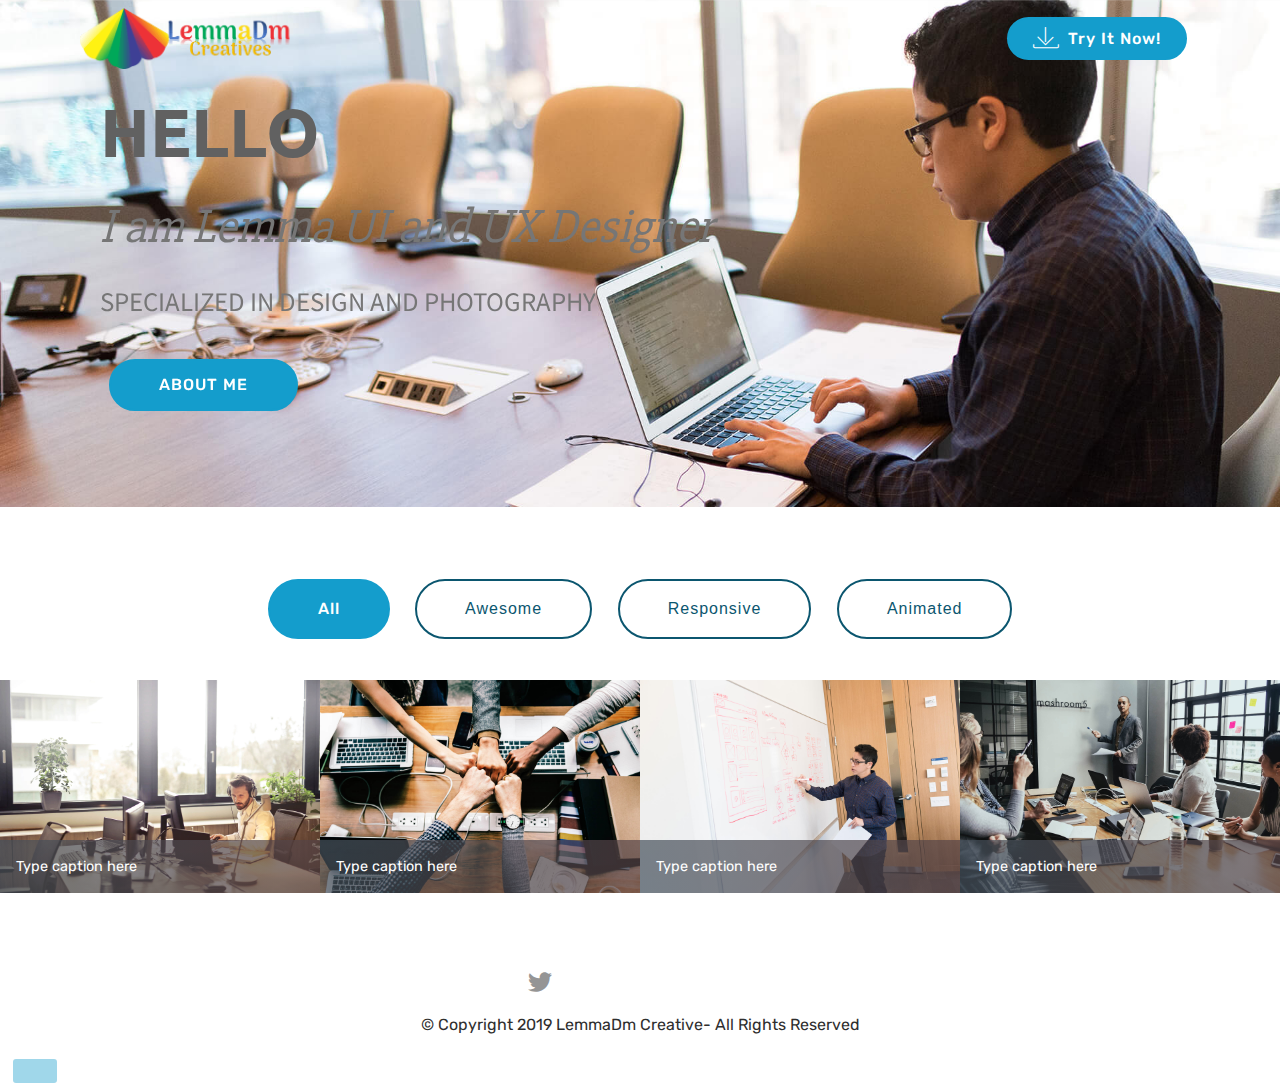
==== commit c07141a7: "create github pages" ====
--- a/folio.html
+++ b/folio.html
@@ -29,7 +29,7 @@
 
     
 
-    <nav class="navbar navbar-expand beta-menu navbar-dropdown align-items-center navbar-toggleable-sm bg-color transparent">
+    <nav class="navbar navbar-expand beta-menu navbar-dropdown align-items-center navbar-fixed-top navbar-toggleable-sm bg-color transparent">
         <button class="navbar-toggler navbar-toggler-right" type="button" data-toggle="collapse" data-target="#navbarSupportedContent" aria-controls="navbarSupportedContent" aria-expanded="false" aria-label="Toggle navigation">
             <div class="hamburger">
                 <span></span>
@@ -40,24 +40,25 @@
         </button>
         <div class="menu-logo">
             <div class="navbar-brand">
+                <span class="navbar-logo">
+                    <a href="https://lemmadm.github.io">
+                         <img src="assets/images/logo-icon-464x125.png" alt="Mobirise" title="" style="height: 3.8rem;">
+                    </a>
+                </span>
                 
-                <span class="navbar-caption-wrap"><a class="navbar-caption text-black display-2" href="https://mobirise.com">
-                        LOVE EMMANUEL</a></span>
             </div>
         </div>
         <div class="collapse navbar-collapse" id="navbarSupportedContent">
             
-            <div class="navbar-buttons mbr-section-btn">
-                <a class="btn btn-sm btn-primary display-4" href="https://mobirise.com">
+            <div class="navbar-buttons mbr-section-btn"><a class="btn btn-sm btn-primary display-4" href="https://lemmadm.github.io">
                     <span class="mbri-save mbr-iconfont mbr-iconfont-btn "></span>
                     Try It Now!
-                </a>
-            </div>
+                </a></div>
         </div>
     </nav>
 </section>
 
-<section class="engine"><a href="https://mobirise.info/z">best website templates</a></section><section class="header9 cid-rvQHSyNng2 mbr-parallax-background" id="header9-d">
+<section class="engine"><a href="https://mobirise.info/a">online site builder</a></section><section class="header9 cid-rvQHSyNng2 mbr-parallax-background" id="header9-d">
 
     
 
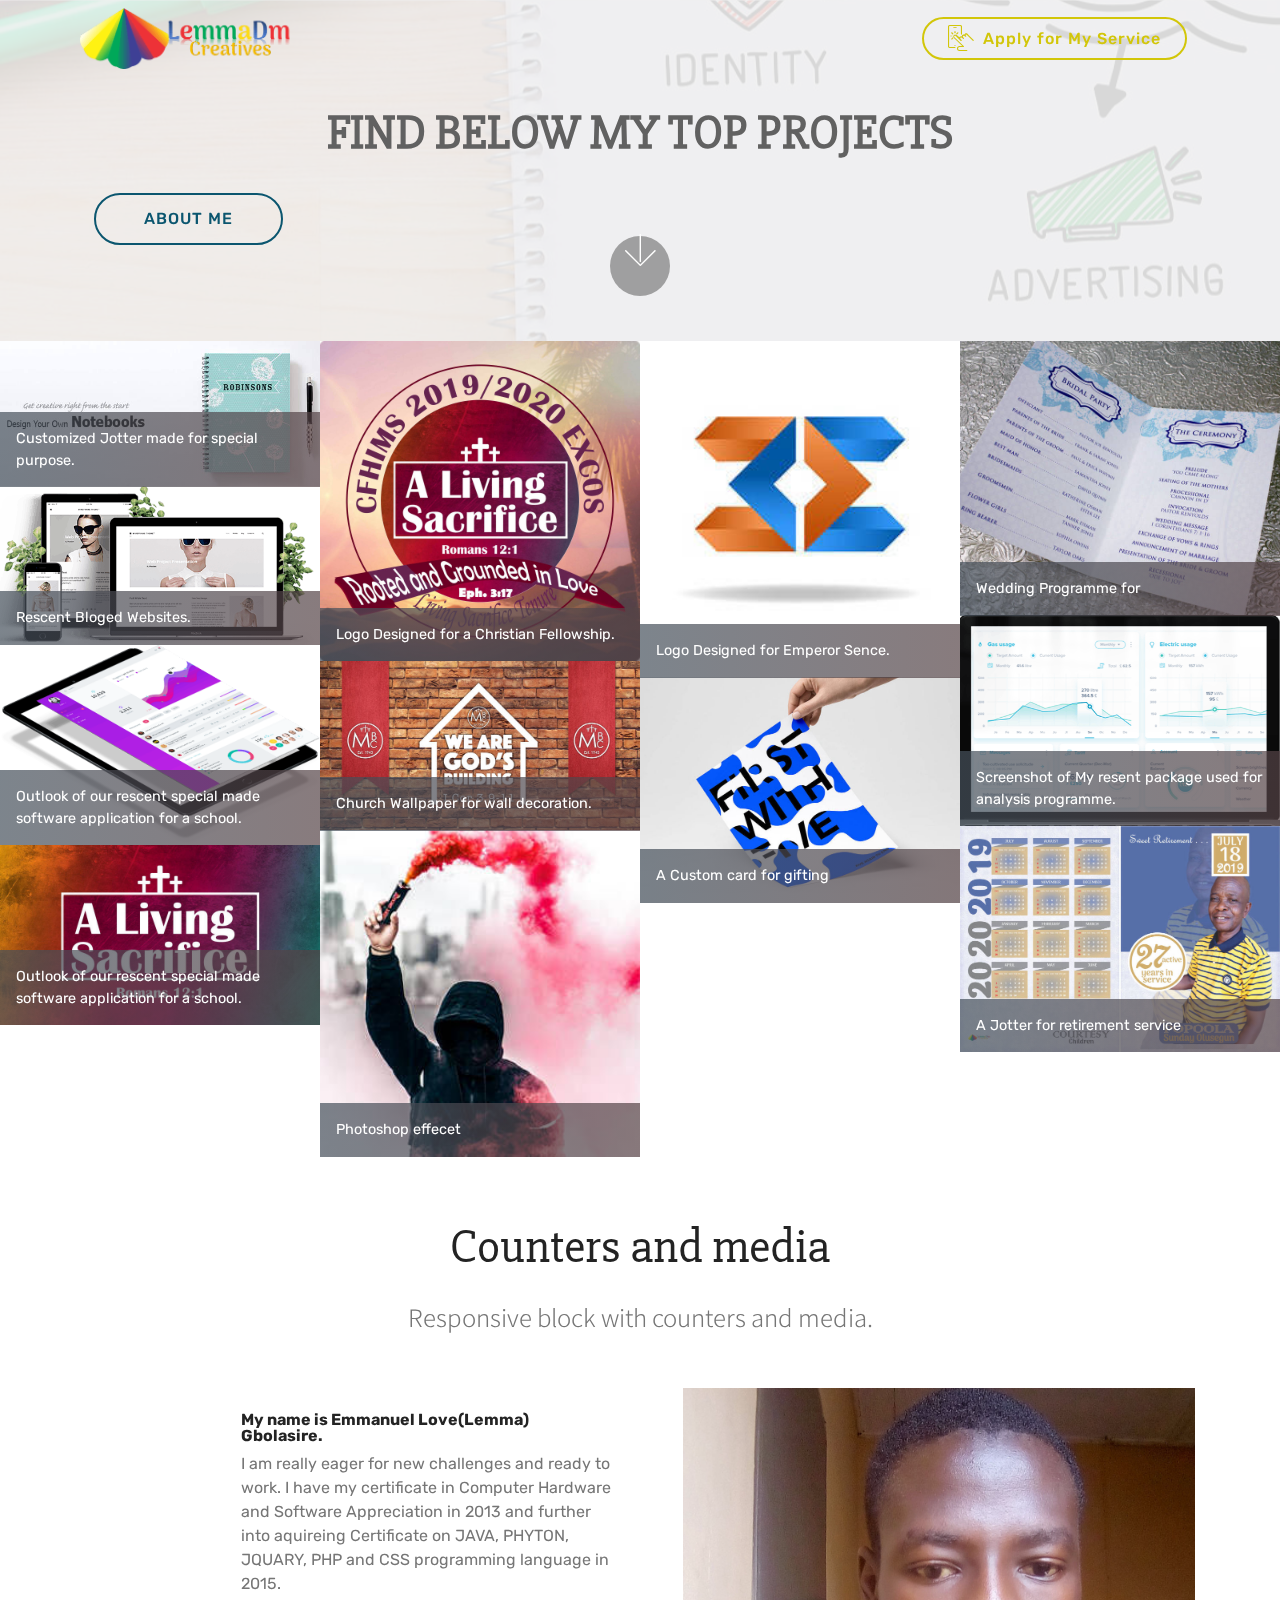
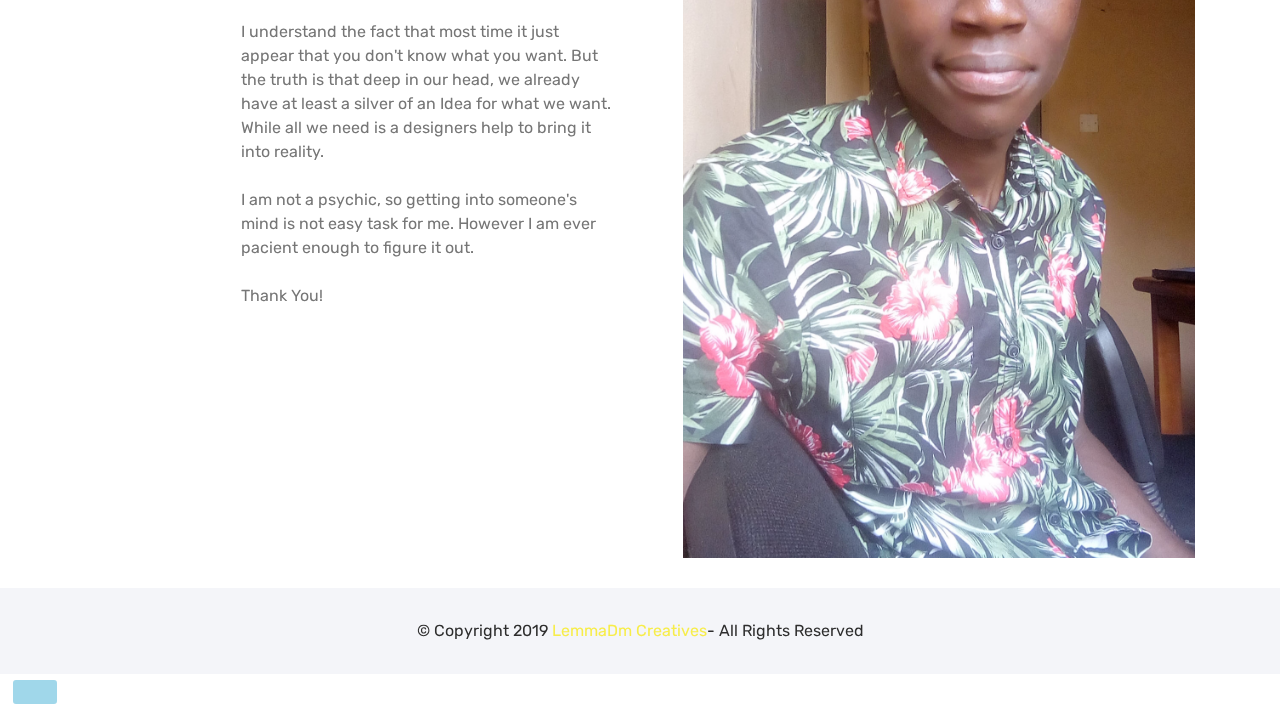
==== commit 88f8c5f5: "create github pages" ====
--- a/folio.html
+++ b/folio.html
@@ -16,7 +16,6 @@
   <link rel="stylesheet" href="assets/bootstrap/css/bootstrap-grid.min.css">
   <link rel="stylesheet" href="assets/bootstrap/css/bootstrap-reboot.min.css">
   <link rel="stylesheet" href="assets/dropdown/css/style.css">
-  <link rel="stylesheet" href="assets/socicon/css/styles.css">
   <link rel="stylesheet" href="assets/theme/css/style.css">
   <link rel="stylesheet" href="assets/gallery/style.css">
   <link rel="stylesheet" href="assets/mobirise/css/mbr-additional.css" type="text/css">
@@ -50,48 +49,91 @@
         </div>
         <div class="collapse navbar-collapse" id="navbarSupportedContent">
             
-            <div class="navbar-buttons mbr-section-btn"><a class="btn btn-sm btn-primary display-4" href="https://lemmadm.github.io">
-                    <span class="mbri-save mbr-iconfont mbr-iconfont-btn "></span>
-                    Try It Now!
-                </a></div>
+            <div class="navbar-buttons mbr-section-btn"><a class="btn btn-sm btn-success-outline display-4" href="https://form.myjotform.com/91325129857564" target="_blank"><span class="mbri-touch mbr-iconfont mbr-iconfont-btn"></span>
+                    Apply for My Service</a></div>
         </div>
     </nav>
 </section>
 
-<section class="engine"><a href="https://mobirise.info/a">online site builder</a></section><section class="header9 cid-rvQHSyNng2 mbr-parallax-background" id="header9-d">
+<section class="engine"><a href="https://mobirise.info/w">html5 templates</a></section><section class="header9 cid-rvQHSyNng2 mbr-parallax-background" id="header9-d">
+
+    
+
+    <div class="mbr-overlay" style="opacity: 0.9; background-color: rgb(239, 239, 239);">
+    </div>
+
+    <div class="container">
+        <div class="media-container-column mbr-white">
+            <h1 class="mbr-section-title align-left mbr-bold pb-3 mbr-fonts-style display-2">
+                FIND BELOW MY TOP PROJECTS</h1>
+            
+            
+            <div class="mbr-section-btn align-left"><a class="btn btn-md btn-primary-outline display-4" href="folio.html#counters3-10">ABOUT ME</a></div>
+        </div>
+    </div>
+
+    <div class="mbr-arrow hidden-sm-down" aria-hidden="true">
+        <a href="#next">
+            <i class="mbri-down mbr-iconfont"></i>
+        </a>
+    </div>
+</section>
+
+<section class="mbr-gallery mbr-slider-carousel cid-rvSADW3BvR" id="gallery3-y">
+
+    
+
+    <div>
+        <div><!-- Filter --><!-- Gallery --><div class="mbr-gallery-row"><div class="mbr-gallery-layout-default"><div><div><div class="mbr-gallery-item mbr-gallery-item--p0" data-video-url="false" data-tags="Awesome"><div href="#lb-gallery3-y" data-slide-to="0" data-toggle="modal"><img src="assets/images/service7-2-636x290-636x290.jpg" alt="" title=""><span class="icon-focus"></span><span class="mbr-gallery-title mbr-fonts-style display-7">Customized Jotter made for special purpose.</span></div></div><div class="mbr-gallery-item mbr-gallery-item--p0" data-video-url="false" data-tags="Responsive"><div href="#lb-gallery3-y" data-slide-to="1" data-toggle="modal"><img src="assets/images/service2-3-2000x2000-800x800.jpg" alt="" title=""><span class="icon-focus"></span><span class="mbr-gallery-title mbr-fonts-style display-7">Logo Designed for a Christian Fellowship.</span></div></div><div class="mbr-gallery-item mbr-gallery-item--p0" data-video-url="false" data-tags="Creative"><div href="#lb-gallery3-y" data-slide-to="2" data-toggle="modal"><img src="assets/images/service8-1-238x250-238x250.jpg" alt="" title=""><span class="icon-focus"></span><span class="mbr-gallery-title mbr-fonts-style display-7">Logo Designed for Emperor Sence.</span></div></div><div class="mbr-gallery-item mbr-gallery-item--p0" data-video-url="false" data-tags="Animated"><div href="#lb-gallery3-y" data-slide-to="3" data-toggle="modal"><img src="assets/images/service7-1-700x600-700x600.jpg" alt="" title=""><span class="icon-focus"></span><span class="mbr-gallery-title mbr-fonts-style display-7">Wedding Programme for&nbsp;</span></div></div><div class="mbr-gallery-item mbr-gallery-item--p0" data-video-url="false" data-tags="Awesome"><div href="#lb-gallery3-y" data-slide-to="4" data-toggle="modal"><img src="assets/images/res-img-509x252-509x252.png" alt="" title=""><span class="icon-focus"></span><span class="mbr-gallery-title mbr-fonts-style display-7">Rescent Bloged Websites.</span></div></div><div class="mbr-gallery-item mbr-gallery-item--p0" data-video-url="false" data-tags="Awesome"><div href="#lb-gallery3-y" data-slide-to="5" data-toggle="modal"><img src="assets/images/advanced-laptop-1-711x392-539x355.png" alt="" title=""><span class="icon-focus"></span><span class="mbr-gallery-title mbr-fonts-style display-7">Screenshot of My resent package used for analysis programme.</span></div></div><div class="mbr-gallery-item mbr-gallery-item--p0" data-video-url="false" data-tags="Responsive"><div href="#lb-gallery3-y" data-slide-to="6" data-toggle="modal"><img src="assets/images/power-ds-img-800x500-800x500.png" alt="" title=""><span class="icon-focus"></span><span class="mbr-gallery-title mbr-fonts-style display-7">Outlook of our rescent special made software application for a school.</span></div></div><div class="mbr-gallery-item mbr-gallery-item--p0" data-video-url="false" data-tags="Animated"><div href="#lb-gallery3-y" data-slide-to="7" data-toggle="modal"><img src="assets/images/service2-2-1848x978-800x423.jpg" alt="" title=""><span class="icon-focus"></span><span class="mbr-gallery-title mbr-fonts-style display-7">Church Wallpaper for wall decoration.</span></div></div><div class="mbr-gallery-item mbr-gallery-item--p0" data-video-url="false" data-tags="Responsive"><div href="#lb-gallery3-y" data-slide-to="8" data-toggle="modal"><img src="assets/images/h19-img-2-1024x720-800x563.jpg" alt="" title=""><span class="icon-focus"></span><span class="mbr-gallery-title mbr-fonts-style display-7">A Custom card for gifting</span></div></div><div class="mbr-gallery-item mbr-gallery-item--p0" data-video-url="false" data-tags="Responsive"><div href="#lb-gallery3-y" data-slide-to="9" data-toggle="modal"><img src="assets/images/retirement-front-2000x1413-800x565.jpg" alt="" title=""><span class="icon-focus"></span><span class="mbr-gallery-title mbr-fonts-style display-7">A Jotter for retirement service</span></div></div><div class="mbr-gallery-item mbr-gallery-item--p0" data-video-url="false" data-tags="Responsive"><div href="#lb-gallery3-y" data-slide-to="10" data-toggle="modal"><img src="assets/images/img2-293x299-293x299.jpg" alt="" title=""><span class="icon-focus"></span><span class="mbr-gallery-title mbr-fonts-style display-7">Photoshop effecet</span></div></div><div class="mbr-gallery-item mbr-gallery-item--p0" data-video-url="false" data-tags="Responsive"><div href="#lb-gallery3-y" data-slide-to="11" data-toggle="modal"><img src="assets/images/service2-1-1280x720-800x450.jpg" alt="" title=""><span class="icon-focus"></span><span class="mbr-gallery-title mbr-fonts-style display-7">Outlook of our rescent special made software application for a school.</span></div></div></div></div><div class="clearfix"></div></div></div><!-- Lightbox --><div data-app-prevent-settings="" class="mbr-slider modal fade carousel slide" tabindex="-1" data-keyboard="true" data-interval="false" id="lb-gallery3-y"><div class="modal-dialog"><div class="modal-content"><div class="modal-body"><ol class="carousel-indicators"><li data-app-prevent-settings="" data-target="#lb-gallery3-y" data-slide-to="0"></li><li data-app-prevent-settings="" data-target="#lb-gallery3-y" data-slide-to="1"></li><li data-app-prevent-settings="" data-target="#lb-gallery3-y" data-slide-to="2"></li><li data-app-prevent-settings="" data-target="#lb-gallery3-y" data-slide-to="3"></li><li data-app-prevent-settings="" data-target="#lb-gallery3-y" data-slide-to="4"></li><li data-app-prevent-settings="" data-target="#lb-gallery3-y" data-slide-to="5"></li><li data-app-prevent-settings="" data-target="#lb-gallery3-y" class=" active" data-slide-to="6"></li><li data-app-prevent-settings="" data-target="#lb-gallery3-y" data-slide-to="7"></li><li data-app-prevent-settings="" data-target="#lb-gallery3-y" data-slide-to="8"></li><li data-app-prevent-settings="" data-target="#lb-gallery3-y" data-slide-to="9"></li><li data-app-prevent-settings="" data-target="#lb-gallery3-y" data-slide-to="10"></li><li data-app-prevent-settings="" data-target="#lb-gallery3-y" data-slide-to="11"></li></ol><div class="carousel-inner"><div class="carousel-item"><img src="assets/images/service7-2-636x290.jpg" alt="" title=""></div><div class="carousel-item"><img src="assets/images/service2-3-2000x2000.jpg" alt="" title=""></div><div class="carousel-item"><img src="assets/images/service8-1-238x250.jpg" alt="" title=""></div><div class="carousel-item"><img src="assets/images/service7-1-700x600.jpg" alt="" title=""></div><div class="carousel-item"><img src="assets/images/res-img-509x252.png" alt="" title=""></div><div class="carousel-item"><img src="assets/images/advanced-laptop-1-711x392.png" alt="" title=""></div><div class="carousel-item active"><img src="assets/images/power-ds-img-800x500.png" alt="" title=""></div><div class="carousel-item"><img src="assets/images/service2-2-1848x978.jpg" alt="" title=""></div><div class="carousel-item"><img src="assets/images/h19-img-2-1024x720.jpg" alt="" title=""></div><div class="carousel-item"><img src="assets/images/retirement-front-2000x1413.jpg" alt="" title=""></div><div class="carousel-item"><img src="assets/images/img2-293x299.jpg" alt="" title=""></div><div class="carousel-item"><img src="assets/images/service2-1-1280x720.jpg" alt="" title=""></div></div><a class="carousel-control carousel-control-prev" role="button" data-slide="prev" href="#lb-gallery3-y"><span class="mbri-left mbr-iconfont" aria-hidden="true"></span><span class="sr-only">Previous</span></a><a class="carousel-control carousel-control-next" role="button" data-slide="next" href="#lb-gallery3-y"><span class="mbri-right mbr-iconfont" aria-hidden="true"></span><span class="sr-only">Next</span></a><a class="close" href="#" role="button" data-dismiss="modal"><span class="sr-only">Close</span></a></div></div></div></div></div>
+    </div>
+
+</section>
+
+<section class="counters3 counters cid-rvSJ0FjeGv" id="counters3-10">
 
     
 
     
 
-    <div class="container">
-        <div class="media-container-column mbr-white col-lg-8 col-md-10">
-            <h1 class="mbr-section-title align-left mbr-bold pb-3 mbr-fonts-style display-1">
-                HELLO
-            </h1>
-            <h3 class="mbr-section-subtitle align-left mbr-light pb-3 mbr-fonts-style display-2">
-                I am Lemma UI and UX Designer</h3>
-            <p class="mbr-text align-left pb-3 mbr-fonts-style display-5">
-                SPECIALIZED IN DESIGN AND PHOTOGRAPHY
-            </p>
-            <div class="mbr-section-btn align-left"><a class="btn btn-md btn-primary display-4" href="https://mobirise.co">ABOUT ME</a></div>
+    <div class="container pt-4 mt-2">
+        <h2 class="mbr-section-title pb-3 align-center mbr-fonts-style display-2">
+                    Counters and media
+        </h2>
+        <h3 class="mbr-section-subtitle pb-5 align-center mbr-fonts-style display-5">
+            Responsive block with counters and media. 
+        </h3>
+        <div class="media-container-row">
+            <div class="media-block m-auto" style="width: 49%;">
+                <div class="mbr-figure">
+                    <img src="assets/images/img-20190409-94200-1380x2453.jpg" alt="" title="">
+                </div>
+            </div>
+            <div class="cards-block">
+                <div class="cards-container">
+                    <div class="card px-3 align-left col-12">
+                        <div class="panel-item p-4 d-flex align-items-center">
+                            <div class="card-img pr-3 d-flex align-items-center align-left">
+                                
+                                <h3 class="count py-3 mbr-fonts-style display-2"></h3>
+                            </div>
+                            <div class="card-text">
+                                <h4 class="mbr-content-title mbr-bold mbr-fonts-style display-7">
+                                    My name is Emmanuel Love(Lemma) Gbolasire.</h4>
+                                <p class="mbr-content-text mbr-fonts-style display-7">
+                                    I am really eager for new challenges and ready to work. I have my certificate in Computer Hardware and Software Appreciation in 2013 and further into aquireing Certificate on JAVA, PHYTON, JQUARY, PHP and CSS programming language in 2015.<br><br>I understand the fact that most time it just appear that you don't know what you want. But the truth is that deep in our head, we already have at least a silver of an Idea for what we want. While all we need is a designers help to bring it into reality.<br><br>I am not a psychic, so getting into someone's mind is not easy task for me. However I am ever pacient enough to figure it out.<br><br>Thank You!</p>
+                            </div>
+                        </div>
+                    </div>
+                    
+                    
+                    
+                </div>
+            </div>
         </div>
     </div>
-
-    
 </section>
 
-<section class="mbr-gallery mbr-slider-carousel cid-rvQIh9EeVD" id="gallery2-k">
-
-    
-
-    <div>
-        <div><!-- Filter --><div class="mbr-gallery-filter container gallery-filter-active"><ul buttons="0"><li class="mbr-gallery-filter-all"><a class="btn btn-md btn-primary-outline active display-7" href="">All</a></li></ul></div><!-- Gallery --><div class="mbr-gallery-row"><div class="mbr-gallery-layout-default"><div><div><div class="mbr-gallery-item mbr-gallery-item--p0" data-video-url="false" data-tags="Awesome"><div href="#lb-gallery2-k" data-slide-to="0" data-toggle="modal"><img src="assets/images/background5.jpg" alt="" title=""><span class="icon-focus"></span><span class="mbr-gallery-title mbr-fonts-style display-7">Type caption here</span></div></div><div class="mbr-gallery-item mbr-gallery-item--p0" data-video-url="false" data-tags="Awesome"><div href="#lb-gallery2-k" data-slide-to="1" data-toggle="modal"><img src="assets/images/background6.jpg" alt="" title=""><span class="icon-focus"></span><span class="mbr-gallery-title mbr-fonts-style display-7">Type caption here</span></div></div><div class="mbr-gallery-item mbr-gallery-item--p0" data-video-url="false" data-tags="Responsive"><div href="#lb-gallery2-k" data-slide-to="2" data-toggle="modal"><img src="assets/images/background7.jpg" alt="" title=""><span class="icon-focus"></span><span class="mbr-gallery-title mbr-fonts-style display-7">Type caption here</span></div></div><div class="mbr-gallery-item mbr-gallery-item--p0" data-video-url="false" data-tags="Animated"><div href="#lb-gallery2-k" data-slide-to="3" data-toggle="modal"><img src="assets/images/background8.jpg" alt="" title=""><span class="icon-focus"></span><span class="mbr-gallery-title mbr-fonts-style display-7">Type caption here</span></div></div></div></div><div class="clearfix"></div></div></div><!-- Lightbox --><div data-app-prevent-settings="" class="mbr-slider modal fade carousel slide" tabindex="-1" data-keyboard="true" data-interval="false" id="lb-gallery2-k"><div class="modal-dialog"><div class="modal-content"><div class="modal-body"><div class="carousel-inner"><div class="carousel-item active"><img src="assets/images/background5.jpg" alt="" title=""></div><div class="carousel-item"><img src="assets/images/background6.jpg" alt="" title=""></div><div class="carousel-item"><img src="assets/images/background7.jpg" alt="" title=""></div><div class="carousel-item"><img src="assets/images/background8.jpg" alt="" title=""></div></div><a class="carousel-control carousel-control-prev" role="button" data-slide="prev" href="#lb-gallery2-k"><span class="mbri-left mbr-iconfont" aria-hidden="true"></span><span class="sr-only">Previous</span></a><a class="carousel-control carousel-control-next" role="button" data-slide="next" href="#lb-gallery2-k"><span class="mbri-right mbr-iconfont" aria-hidden="true"></span><span class="sr-only">Next</span></a><a class="close" href="#" role="button" data-dismiss="modal"><span class="sr-only">Close</span></a></div></div></div></div></div>
-    </div>
-
-</section>
-
-<section once="footers" class="cid-rvQHSO4VzW" id="footer7-j">
+<section once="footers" class="cid-rvSCYmFVQG" id="footer6-z">
 
     
 
@@ -99,44 +141,9 @@
 
     <div class="container">
         <div class="media-container-row align-center mbr-white">
-            
-            <div class="row social-row">
-                <div class="social-list align-right pb-2">
-                    
-                    
-                    
-                    
-                    
-                    
-                <div class="soc-item">
-                        <a href="https://twitter.com/mobirise" target="_blank">
-                            <span class="mbr-iconfont mbr-iconfont-social socicon-twitter socicon" style="color: rgb(46, 46, 46); fill: rgb(46, 46, 46);"></span>
-                        </a>
-                    </div><div class="soc-item">
-                        <a href="https://www.facebook.com/pages/Mobirise/1616226671953247" target="_blank">
-                            <span class="socicon-facebook socicon mbr-iconfont mbr-iconfont-social"></span>
-                        </a>
-                    </div><div class="soc-item">
-                        <a href="https://www.youtube.com/c/mobirise" target="_blank">
-                            <span class="socicon-youtube socicon mbr-iconfont mbr-iconfont-social"></span>
-                        </a>
-                    </div><div class="soc-item">
-                        <a href="https://instagram.com/mobirise" target="_blank">
-                            <span class="socicon-instagram socicon mbr-iconfont mbr-iconfont-social"></span>
-                        </a>
-                    </div><div class="soc-item">
-                        <a href="https://plus.google.com/u/0/+Mobirise" target="_blank">
-                            <span class="socicon-googleplus socicon mbr-iconfont mbr-iconfont-social"></span>
-                        </a>
-                    </div><div class="soc-item">
-                        <a href="https://www.behance.net/Mobirise" target="_blank">
-                            <span class="socicon-behance socicon mbr-iconfont mbr-iconfont-social"></span>
-                        </a>
-                    </div></div>
-            </div>
-            <div class="row row-copirayt">
-                <p class="mbr-text mb-0 mbr-fonts-style mbr-white align-center display-7">
-                    © Copyright 2019 LemmaDm Creative- All Rights Reserved
+            <div class="col-12">
+                <p class="mbr-text mb-0 mbr-fonts-style display-7">
+                    © Copyright 2019<a href="http://www.lemmadm.com" class="text-success"> LemmaDm Creatives</a>- All Rights Reserved
                 </p>
             </div>
         </div>
@@ -152,11 +159,12 @@
   <script src="assets/dropdown/js/nav-dropdown.js"></script>
   <script src="assets/dropdown/js/navbar-dropdown.js"></script>
   <script src="assets/touchswipe/jquery.touch-swipe.min.js"></script>
+  <script src="assets/parallax/jarallax.min.js"></script>
+  <script src="assets/viewportchecker/jquery.viewportchecker.js"></script>
+  <script src="assets/bootstrapcarouselswipe/bootstrap-carousel-swipe.js"></script>
+  <script src="assets/vimeoplayer/jquery.mb.vimeo_player.js"></script>
   <script src="assets/masonry/masonry.pkgd.min.js"></script>
   <script src="assets/imagesloaded/imagesloaded.pkgd.min.js"></script>
-  <script src="assets/bootstrapcarouselswipe/bootstrap-carousel-swipe.js"></script>
-  <script src="assets/vimeoplayer/jquery.mb.vimeo_player.js"></script>
-  <script src="assets/parallax/jarallax.min.js"></script>
   <script src="assets/theme/js/script.js"></script>
   <script src="assets/gallery/player.min.js"></script>
   <script src="assets/gallery/script.js"></script>
@@ -164,6 +172,8 @@
   
   
 
+<script src="https://apps.elfsight.com/p/platform.js" defer></script>
+<div class="elfsight-app-c9c946ce-dac0-44e5-8a34-975157a690dc"></div>
 
 <!-- Back to top -->
 <span id="top-link-block" class="hidden"><a href="javascript://"  onclick="$('html,body').animate({scrollTop:0},'slow');return false;" class="btn btn-primary"><span class="glyphicon glyphicon-menu-up"></span></a></span><script>if(($(window).height()+100)<$(document).height()){$('#top-link-block').removeClass('hidden').affix({offset:{top:100}});}</script><style>#top-link-block>.btn{font-size:1.5em!important;opacity:0.4!important;padding:10px 20px!important}#top-link-block.affix-top{position:absolute;bottom:-82px;right:10px;}#top-link-block.affix{position:fixed;bottom:18px;right:10px;z-index:999;}</style>
--- a/assets/mobirise/css/mbr-additional.css
+++ b/assets/mobirise/css/mbr-additional.css
@@ -147,7 +147,7 @@
   background-color: #879a9f !important;
 }
 .bg-danger {
-  background-color: #b1a374 !important;
+  background-color: #16b307 !important;
 }
 .btn-primary,
 .btn-primary:active {
@@ -251,8 +251,8 @@
 }
 .btn-danger,
 .btn-danger:active {
-  background-color: #b1a374 !important;
-  border-color: #b1a374 !important;
+  background-color: #16b307 !important;
+  border-color: #16b307 !important;
   color: #ffffff !important;
 }
 .btn-danger:hover,
@@ -260,14 +260,14 @@
 .btn-danger.focus,
 .btn-danger.active {
   color: #ffffff !important;
-  background-color: #8b7d4e !important;
-  border-color: #8b7d4e !important;
+  background-color: #0d6904 !important;
+  border-color: #0d6904 !important;
 }
 .btn-danger.disabled,
 .btn-danger:disabled {
   color: #ffffff !important;
-  background-color: #8b7d4e !important;
-  border-color: #8b7d4e !important;
+  background-color: #0d6904 !important;
+  border-color: #0d6904 !important;
 }
 .btn-white {
   color: #333333 !important;
@@ -415,22 +415,22 @@
 .btn-danger-outline,
 .btn-danger-outline:active {
   background: none;
-  border-color: #7a6e45;
-  color: #7a6e45;
+  border-color: #0a5103;
+  color: #0a5103;
 }
 .btn-danger-outline:hover,
 .btn-danger-outline:focus,
 .btn-danger-outline.focus,
 .btn-danger-outline.active {
   color: #ffffff;
-  background-color: #b1a374;
-  border-color: #b1a374;
+  background-color: #16b307;
+  border-color: #16b307;
 }
 .btn-danger-outline.disabled,
 .btn-danger-outline:disabled {
   color: #ffffff !important;
-  background-color: #b1a374 !important;
-  border-color: #b1a374 !important;
+  background-color: #16b307 !important;
+  border-color: #16b307 !important;
 }
 .btn-black-outline,
 .btn-black-outline:active {
@@ -482,7 +482,7 @@
   color: #879a9f !important;
 }
 .text-danger {
-  color: #b1a374 !important;
+  color: #16b307 !important;
 }
 .text-white {
   color: #ffffff !important;
@@ -512,7 +512,7 @@
 }
 a.text-danger:hover,
 a.text-danger:focus {
-  color: #7a6e45 !important;
+  color: #0a5103 !important;
 }
 a.text-white:hover,
 a.text-white:focus {
@@ -532,7 +532,7 @@
   background-color: #879a9f;
 }
 .alert-danger {
-  background-color: #b1a374;
+  background-color: #16b307;
 }
 .mbr-section-btn a.btn:not(.btn-form) {
   border-radius: 100px;
@@ -588,7 +588,7 @@
 }
 .mbr-plan-header.bg-danger .mbr-plan-subtitle,
 .mbr-plan-header.bg-danger .mbr-plan-price-desc {
-  color: #dfd9c6;
+  color: #52f842;
 }
 /* Scroll to top button*/
 .scrollToTop_wraper {
@@ -1418,12 +1418,12 @@
 }
 .cid-qTkzRZLJNu .navbar {
   padding: .5rem 0;
-  background: #333333;
+  background: #ffffff;
   transition: none;
   min-height: 77px;
 }
 .cid-qTkzRZLJNu .navbar-dropdown.bg-color.transparent.opened {
-  background: #333333;
+  background: #ffffff;
 }
 .cid-qTkzRZLJNu a {
   font-style: normal;
@@ -1507,7 +1507,7 @@
   padding-bottom: 0;
 }
 .cid-qTkzRZLJNu .dropdown .dropdown-menu {
-  background: #333333;
+  background: #ffffff;
   display: none;
   position: absolute;
   min-width: 5rem;
@@ -1798,7 +1798,7 @@
   color: #c1c1c1 !important;
 }
 .cid-rvQmuwlR6W {
-  background-image: url("../../../assets/images/background3.jpg");
+  background-image: url("../../../assets/images/creating-a-brand-371705137-1148x696.jpg");
 }
 .cid-rvQmuwlR6W h1 {
   color: #616161;
@@ -1810,6 +1810,16 @@
 }
 .cid-rvQmuwlR6W .mbr-section-subtitle {
   font-style: italic;
+}
+.cid-rvQmuwlR6W H1 {
+  color: #232323;
+}
+.cid-rvQmuwlR6W H3 {
+  color: #073b4c;
+}
+.cid-rvQmuwlR6W .mbr-text,
+.cid-rvQmuwlR6W .mbr-section-btn {
+  color: #073b4c;
 }
 .cid-rvQowD9cVW {
   padding-top: 60px;
@@ -1860,10 +1870,14 @@
     font-size: 40px !important;
   }
 }
+.cid-rvQohJKwyD .card-title,
+.cid-rvQohJKwyD .card-img {
+  color: #073b4c;
+}
 .cid-rvQKa74H5K {
   padding-top: 60px;
   padding-bottom: 60px;
-  background-image: url("../../../assets/images/background4.jpg");
+  background-image: url("../../../assets/images/footer-900x306.jpg");
 }
 .cid-rvQK6PhqCt {
   padding-top: 0px;
@@ -1927,255 +1941,401 @@
   transition: 0.2s background ease-in-out;
   background: linear-gradient(to left, #554346, #45505b) !important;
 }
-.cid-rvQCxCHRRI {
-  padding-top: 0px;
-  padding-bottom: 30px;
+.cid-rvQK6PhqCt .mbr-gallery-item > div > span {
+  color: #ffffff;
+}
+.cid-rvSe0SOQM9 {
+  padding-top: 30px;
+  padding-bottom: 15px;
   background-color: #ffffff;
 }
-.cid-rvQCxCHRRI .mbr-section-subtitle {
+.cid-rvSe0SOQM9 h3 {
+  text-align: center;
+  font-weight: 300;
+}
+.cid-rvSe0SOQM9 .wrap {
+  width: 150px;
+  height: 150px;
+  margin: 0 auto;
+}
+.cid-rvSe0SOQM9 .mbr-section-subtitle {
+  color: #767676;
+}
+.cid-rvSe0SOQM9 .card {
+  -webkit-flex-basis: 100%;
+  flex-basis: 100%;
+  word-wrap: break-word;
+}
+.cid-rvSe0SOQM9 ellipse {
+  stroke: rgba(206, 206, 206, 0.4);
+}
+.cid-rvSe0SOQM9 path {
+  stroke: #149dcc;
+}
+@media (max-width: 991px) and (min-width: 768px) {
+  .cid-rvSe0SOQM9 .card {
+    -webkit-flex-basis: 33%;
+    flex-basis: 33%;
+  }
+}
+.cid-rvRXYeZU5U {
+  padding-top: 30px;
+  padding-bottom: 15px;
+  background-color: #ffffff;
+}
+.cid-rvRXYeZU5U .mbr-section-subtitle {
   color: #767676;
   text-align: center;
   font-weight: 300;
 }
-.cid-rvQCxCHRRI .step {
-  width: 72px;
-  height: 72px;
-  font-size: 36px;
+.cid-rvRXYeZU5U .timeline-text-content {
+  padding: 2rem 2.5rem;
+  background: #f4f5f9;
+  margin-left: 2rem;
+}
+.cid-rvRXYeZU5U .timeline-text-content p {
+  margin-bottom: 0;
+}
+.cid-rvRXYeZU5U .time-line-date-content {
+  margin-right: 2rem;
+}
+.cid-rvRXYeZU5U .time-line-date-content p {
+  padding: 2rem 2.5rem;
+  background: #f4f5f9;
+  float: right;
+}
+.cid-rvRXYeZU5U .timeline-element {
+  margin-bottom: 50px;
+  position: relative;
+  word-wrap: break-word;
+  word-break: break-word;
+  display: -webkit-flex;
+  flex-direction: row;
+  -webkit-flex-direction: row;
+}
+.cid-rvRXYeZU5U .timeline-element:hover .mbr-timeline-date {
+  box-shadow: 0 7px 20px 0px rgba(0, 0, 0, 0.08);
+  transition: all .4s;
+}
+.cid-rvRXYeZU5U .timeline-element:hover .timeline-text-content {
+  box-shadow: 0 7px 20px 0px rgba(0, 0, 0, 0.08);
+  transition: all .4s;
+}
+.cid-rvRXYeZU5U .mbr-timeline-date,
+.cid-rvRXYeZU5U .timeline-text-content {
+  transition: all .4s;
+}
+.cid-rvRXYeZU5U .reverse {
+  flex-direction: row-reverse;
+  -webkit-flex-direction: row-reverse;
+}
+.cid-rvRXYeZU5U .reverse .timeline-text-content {
+  margin-right: 2rem;
+  margin-left: 0;
+}
+.cid-rvRXYeZU5U .reverse .time-line-date-content {
+  margin-left: 2rem;
+  margin-right: 0rem;
+}
+.cid-rvRXYeZU5U .reverse .time-line-date-content p {
+  float: left;
+}
+.cid-rvRXYeZU5U .iconBackground {
+  position: absolute;
+  left: 50%;
+  width: 20px;
+  height: 20px;
+  line-height: 30px;
+  text-align: center;
   border-radius: 50%;
-  border: 2px solid #efefef;
-  padding-bottom: 0;
-}
-@media (min-width: 768px) {
-  .cid-rvQCxCHRRI .separline .step-wrapper {
-    position: relative;
-  }
-  .cid-rvQCxCHRRI .separline .step-wrapper:before,
-  .cid-rvQCxCHRRI .separline .step-wrapper:after {
-    top: 38px;
-    position: absolute;
-    content: "";
-    height: 2px;
-    width: calc(50% + 15px - 36px - 8px);
-    background-color: #efefef;
-  }
-  .cid-rvQCxCHRRI .separline .step-wrapper:before {
-    left: -15px;
-  }
-  .cid-rvQCxCHRRI .separline .step-wrapper:after {
-    left: calc(50% + 8px + 36px);
-  }
-  .cid-rvQCxCHRRI .separline.last-child .step-wrapper:after,
-  .cid-rvQCxCHRRI .separline:nth-child(3n) .step-wrapper:after,
-  .cid-rvQCxCHRRI .separline:nth-child(3n+1) .step-wrapper:before {
-    background: none;
-  }
-}
-@media (max-width: 767px) {
-  .cid-rvQCxCHRRI .card:not(.last-child) {
-    padding-bottom: 1.5rem;
-  }
-}
-.cid-rvQKEcikAG {
-  padding-top: 30px;
-  padding-bottom: 30px;
+  font-size: 30px;
+  display: inline-block;
+  background-color: #f4f5f9;
+  top: 20px;
+  margin-left: -10px;
+}
+.cid-rvRXYeZU5U .separline:before {
+  top: 20px;
+  bottom: 0;
+  position: absolute;
+  content: "";
+  width: 2px;
+  background-color: #f4f5f9;
+  left: calc(50% - 1px);
+  height: calc(100% + 4rem);
+}
+@media (max-width: 768px) {
+  .cid-rvRXYeZU5U .iconBackground {
+    left: 0 !important;
+  }
+  .cid-rvRXYeZU5U .separline:before {
+    left: 0!important;
+  }
+  .cid-rvRXYeZU5U .timeline-text-content {
+    margin-left: 0 !important;
+  }
+  .cid-rvRXYeZU5U .time-line-date-content {
+    margin-right: 0 !important;
+  }
+  .cid-rvRXYeZU5U .time-line-date-content p {
+    float: left !important;
+  }
+  .cid-rvRXYeZU5U .reverse .time-line-date-content {
+    margin-left: 0 !important;
+  }
+  .cid-rvRXYeZU5U .reverse .timeline-text-content {
+    margin-right: 0 !important;
+  }
+}
+.cid-rvRXYeZU5U .reverseTimeline {
+  display: flex;
+  flex-direction: column-reverse;
+}
+.cid-rvSfdzCgAr {
+  padding-top: 60px;
+  padding-bottom: 60px;
   background-color: #ffffff;
 }
-.cid-rvQKEcikAG h2 {
-  margin-bottom: 0;
-}
-.cid-rvQKEcikAG h4 {
+.cid-rvSfdzCgAr .progress {
+  width: 100%;
+}
+.cid-rvSfdzCgAr progress {
+  height: 8px;
+}
+.cid-rvSfdzCgAr h3 {
+  text-align: center;
+  font-weight: 300;
+}
+.cid-rvSfdzCgAr .mbr-section-subtitle {
+  color: #767676;
+}
+.cid-rvSfdzCgAr .progress_value {
+  position: relative;
+}
+.cid-rvSfdzCgAr .progress_elements {
+  margin: 0 auto;
+}
+.cid-rvSfdzCgAr .title-wrap {
+  display: flex;
+  justify-content: space-between;
+  -webkit-justify-content: space-between;
+}
+.cid-rvSfdzCgAr .progress1 .progressbar-number:before,
+.cid-rvSfdzCgAr .progress2 .progressbar-number:before,
+.cid-rvSfdzCgAr .progress3 .progressbar-number:before,
+.cid-rvSfdzCgAr .progress4 .progressbar-number:before {
+  position: absolute;
+  right: 15px;
+  top: 0;
+}
+.cid-rvSfdzCgAr progress[value]::-webkit-progress-bar {
+  background: rgba(206, 206, 206, 0.4);
+}
+.cid-rvSfdzCgAr progress::-webkit-progress-value {
+  background: #0f7699;
+}
+.cid-rvSfdzCgAr progress[value]::-moz-progress-bar {
+  background: #0f7699;
+}
+.cid-rvSfdzCgAr progress::-ms-fill {
+  background: #0f7699;
+}
+.cid-rvSfdzCgAr .progress1 .progressbar-number:before {
+  content: '70';
+}
+.cid-rvSfdzCgAr .progress2 .progressbar-number:before {
+  content: '80';
+}
+.cid-rvSfdzCgAr .progress3 .progressbar-number:before {
+  content: '59';
+}
+.cid-rvSfdzCgAr .progress4 .progressbar-number:before {
+  content: '90';
+}
+.cid-rvSfdzCgAr .progress-primary {
+  background: rgba(206, 206, 206, 0.4);
+  border: none;
+  outline: none;
+}
+.cid-rvSfdzCgAr .progress-primary::-webkit-progress-bar {
+  background: rgba(206, 206, 206, 0.4);
+}
+.cid-rvSfdzCgAr .progress_value span {
+  padding-left: 30px;
+}
+.cid-rvShh0uuey {
+  padding-top: 0px;
+  padding-bottom: 15px;
+  background-color: #ffffff;
+}
+.cid-rvShh0uuey h4 {
+  width: 85%;
   font-weight: 500;
   margin-bottom: 0;
-  width: 80%;
-}
-.cid-rvQKEcikAG p {
+}
+.cid-rvShh0uuey p {
   color: #767676;
-  margin-bottom: 0;
-}
-.cid-rvQKEcikAG .card-wrapper {
+}
+.cid-rvShh0uuey .card-wrapper {
   border-top: 1px solid #efefef;
   background-color: #ffffff;
   position: relative;
   justify-content: unset;
 }
-.cid-rvQKEcikAG .card-wrapper .card-box {
-  padding: 2rem 1rem;
+.cid-rvShh0uuey .card-wrapper .card-box {
+  padding: 2rem;
   width: 100%;
 }
-.cid-rvQKEcikAG .card-wrapper .card-box .top-line {
+.cid-rvShh0uuey .card-wrapper .card-box .top-line {
   display: flex;
   justify-content: space-between;
   align-items: center;
 }
-.cid-rvQKEcikAG .card-wrapper .card-box .bottom-line {
-  width: 70%;
+.cid-rvShh0uuey .card-wrapper .card-box .bottom-line {
+  width: 85%;
 }
 @media (max-width: 767px) {
-  .cid-rvQKEcikAG .card-wrapper .card-box .bottom-line {
+  .cid-rvShh0uuey .card-wrapper .card-box .bottom-line {
     width: 100%;
   }
-  .cid-rvQKEcikAG .card-wrapper .card-box .bottom-line p {
+  .cid-rvShh0uuey .card-wrapper .card-box .bottom-line p {
     text-align: center;
     margin: 1rem 0 0 0;
   }
 }
-.cid-rvQKEcikAG H2 {
+.cid-rvShh0uuey H2 {
   text-align: center;
 }
-.cid-rvQKEcikAG P {
+.cid-rvSoleVQj1 {
+  padding-top: 30px;
+  padding-bottom: 60px;
+  background-image: url("../../../assets/images/banner-1920x908.jpg");
+}
+.cid-rvSoleVQj1 .mbr-section-subtitle {
+  color: #073b4c;
+}
+.cid-rvSo4sPYPU {
+  padding-top: 15px;
+  padding-bottom: 45px;
+  background-color: #ffffff;
+}
+.cid-rvSo4sPYPU .mbr-section-subtitle {
+  color: #767676;
+}
+.cid-rvSo4sPYPU .container-table {
+  margin: 0 auto;
+}
+.cid-rvSo4sPYPU .scroll {
+  overflow-x: auto;
+  padding: 0;
+}
+.cid-rvSo4sPYPU .dataTables_wrapper {
+  display: block;
+}
+.cid-rvSo4sPYPU .dataTables_wrapper .search {
+  margin-bottom: .5rem;
+}
+.cid-rvSo4sPYPU .dataTables_wrapper .table {
+  overflow-x: auto;
+}
+.cid-rvSo4sPYPU table {
+  width: 100% !important;
+  margin-top: 6px;
+  border: 1px solid #0f7699;
+  margin-bottom: 0;
+}
+.cid-rvSo4sPYPU table th {
+  border-top: none;
+  transition: all .2s;
+  border-bottom: none;
+}
+.cid-rvSo4sPYPU table th:hover {
+  background: #0f7699;
+  color: #ffffff;
+}
+.cid-rvSo4sPYPU table td {
+  border-top: 1px solid #0f7699;
+}
+.cid-rvSo4sPYPU table.table {
+  background: #ffffff;
+}
+.cid-rvSo4sPYPU .dataTables_filter {
+  text-align: right;
+  margin-bottom: .5rem;
+}
+.cid-rvSo4sPYPU .dataTables_filter label {
+  display: inline;
+  white-space: normal !important;
+}
+.cid-rvSo4sPYPU .dataTables_filter input {
+  display: inline;
+  width: auto;
+  margin-left: .5rem;
+  border-radius: 100px;
+  padding-left: 1rem;
+}
+.cid-rvSo4sPYPU .dataTables_info {
+  padding-bottom: 1rem;
+  padding-top: 1rem;
+  white-space: normal !important;
+}
+@media (max-width: 992px) {
+  .cid-rvSo4sPYPU .dataTables_filter {
+    text-align: center;
+  }
+}
+@media (max-width: 350px) {
+  .cid-rvSo4sPYPU .dataTables_filter {
+    text-align: center;
+  }
+  .cid-rvSo4sPYPU .dataTables_filter input {
+    width: 100% !important;
+    margin-left: 0 !important;
+  }
+}
+.cid-rvSo4sPYPU .head-item {
+  text-align: center;
+}
+.cid-rvSo4sPYPU .body-item {
   text-align: left;
 }
-.cid-rvQDU191mv {
-  padding-top: 15px;
+.cid-rvSzzc5W2i {
+  padding-top: 0px;
   padding-bottom: 30px;
   background-color: #ffffff;
 }
-.cid-rvQDU191mv h2 {
-  text-align: left;
-}
-.cid-rvQDU191mv h4 {
-  text-align: left;
-  font-weight: 500;
-}
-.cid-rvQDU191mv p {
+.cid-rvSzzc5W2i .title {
+  margin-bottom: 2rem;
+}
+.cid-rvSzzc5W2i .mbr-section-subtitle {
   color: #767676;
-  text-align: left;
-}
-.cid-rvQDU191mv .aside-content {
-  flex-basis: 100%;
-  -webkit-flex-basis: 100%;
-}
-.cid-rvQDU191mv .block-content {
-  display: -webkit-flex;
-  flex-direction: column;
-  -webkit-flex-direction: column;
-  word-break: break-word;
-}
-.cid-rvQDU191mv .media {
-  margin: initial;
-  align-items: center;
-  -webkit-align-items: center;
-}
-.cid-rvQDU191mv .mbr-figure {
-  align-self: flex-start;
-  -webkit-align-self: flex-start;
-  -webkit-flex-shrink: 0;
-  flex-shrink: 0;
-}
-.cid-rvQDU191mv .card-img {
-  padding-right: 2rem;
-  width: auto;
-}
-.cid-rvQDU191mv .card-img span {
-  font-size: 72px;
-  color: #707070;
-}
-@media (min-width: 992px) {
-  .cid-rvQDU191mv .mbr-figure {
-    padding-right: 4rem;
-  }
-}
-@media (max-width: 991px) {
-  .cid-rvQDU191mv .mbr-figure {
-    padding-right: 0;
-    padding-bottom: 1rem;
-    margin-bottom: 2rem;
-  }
-}
-@media (max-width: 300px) {
-  .cid-rvQDU191mv .card-img span {
-    font-size: 40px !important;
-  }
-}
-.cid-rvQGyw7h2J {
+}
+.cid-rvSzzc5W2i a:not([href]):not([tabindex]) {
+  color: #fff;
+  border-radius: 3px;
+}
+.cid-rvSzzc5W2i a.btn-white:not([href]):not([tabindex]) {
+  color: #333;
+}
+.cid-rvSzzc5W2i textarea.form-control {
+  min-height: 188px;
+}
+.cid-rvSyiOyZ0M {
   padding-top: 30px;
-  padding-bottom: 15px;
-  background-color: #ffffff;
-}
-.cid-rvQGyw7h2J .row-links {
-  width: 100%;
-  -webkit-justify-content: center;
-  justify-content: center;
-}
-.cid-rvQGyw7h2J .social-row {
-  width: 100%;
-  -webkit-justify-content: center;
-  justify-content: center;
-}
-.cid-rvQGyw7h2J .media-container-row {
-  -webkit-flex-direction: column;
-  flex-direction: column;
-  -webkit-justify-content: center;
-  justify-content: center;
-  -webkit-align-items: center;
-  align-items: center;
-}
-.cid-rvQGyw7h2J .media-container-row .foot-menu {
-  list-style: none;
-  display: flex;
-  -webkit-justify-content: center;
-  justify-content: center;
-  -webkit-flex-wrap: wrap;
-  flex-wrap: wrap;
-  padding: 0;
-  margin-bottom: 0;
-}
-.cid-rvQGyw7h2J .media-container-row .foot-menu li {
-  padding: 0 1rem 1rem 1rem;
-}
-.cid-rvQGyw7h2J .media-container-row .foot-menu li p {
-  margin: 0;
-}
-.cid-rvQGyw7h2J .media-container-row .social-list {
-  padding-left: 0;
-  margin-bottom: 0;
-  list-style: none;
-  display: flex;
-  -webkit-flex-wrap: wrap;
-  flex-wrap: wrap;
-  -webkit-justify-content: flex-end;
-  justify-content: flex-end;
-}
-.cid-rvQGyw7h2J .media-container-row .social-list .mbr-iconfont-social {
-  font-size: 1.5rem;
-  color: #ffffff;
-}
-.cid-rvQGyw7h2J .media-container-row .social-list .soc-item {
-  margin: 0 .5rem;
-}
-.cid-rvQGyw7h2J .media-container-row .social-list a {
-  margin: 0;
-  opacity: .5;
-  -webkit-transition: .2s linear;
-  transition: .2s linear;
-}
-.cid-rvQGyw7h2J .media-container-row .social-list a:hover {
-  opacity: 1;
-}
-@media (max-width: 767px) {
-  .cid-rvQGyw7h2J .media-container-row .social-list {
-    -webkit-justify-content: center;
-    justify-content: center;
-  }
-}
-.cid-rvQGyw7h2J .media-container-row .row-copirayt {
-  word-break: break-word;
-  width: 100%;
-}
-.cid-rvQGyw7h2J .media-container-row .row-copirayt p {
-  width: 100%;
-}
-.cid-rvQGyw7h2J .media-container-row .mbr-text {
+  padding-bottom: 30px;
+  background-color: #f4f5f9;
+}
+.cid-rvSyiOyZ0M .media-container-row .mbr-text {
   color: #2e2e2e;
 }
 .cid-rvQHSwuqo8 .navbar {
   padding: .5rem 0;
-  background: #333333;
+  background: #ffffff;
   transition: none;
   min-height: 77px;
 }
 .cid-rvQHSwuqo8 .navbar-dropdown.bg-color.transparent.opened {
-  background: #333333;
+  background: #ffffff;
 }
 .cid-rvQHSwuqo8 a {
   font-style: normal;
@@ -2259,7 +2419,7 @@
   padding-bottom: 0;
 }
 .cid-rvQHSwuqo8 .dropdown .dropdown-menu {
-  background: #333333;
+  background: #ffffff;
   display: none;
   position: absolute;
   min-width: 5rem;
@@ -2550,9 +2710,9 @@
   color: #c1c1c1 !important;
 }
 .cid-rvQHSyNng2 {
-  padding-top: 90px;
+  padding-top: 105px;
   padding-bottom: 90px;
-  background-image: url("../../../assets/images/background3.jpg");
+  background-image: url("../../../assets/images/creating-a-brand-371705137-1148x696.jpg");
 }
 .cid-rvQHSyNng2 h1 {
   color: #616161;
@@ -2565,26 +2725,29 @@
 .cid-rvQHSyNng2 .mbr-section-subtitle {
   font-style: italic;
 }
-.cid-rvQIh9EeVD {
-  padding-top: 30px;
-  padding-bottom: 45px;
+.cid-rvQHSyNng2 H1 {
+  text-align: center;
+}
+.cid-rvSADW3BvR {
+  padding-top: 0px;
+  padding-bottom: 0px;
   background-color: #ffffff;
 }
-.cid-rvQIh9EeVD .mbr-slider .carousel-control {
+.cid-rvSADW3BvR .mbr-slider .carousel-control {
   background: #1b1b1b;
 }
-.cid-rvQIh9EeVD .mbr-slider .carousel-control-prev {
+.cid-rvSADW3BvR .mbr-slider .carousel-control-prev {
   left: 0;
   margin-left: 2.5rem;
 }
-.cid-rvQIh9EeVD .mbr-slider .carousel-control-next {
+.cid-rvSADW3BvR .mbr-slider .carousel-control-next {
   right: 0;
   margin-right: 2.5rem;
 }
-.cid-rvQIh9EeVD .mbr-slider .modal-body .close {
+.cid-rvSADW3BvR .mbr-slider .modal-body .close {
   background: #1b1b1b;
 }
-.cid-rvQIh9EeVD .mbr-gallery-item > div::before {
+.cid-rvSADW3BvR .mbr-gallery-item > div::before {
   content: '';
   position: absolute;
   left: 0;
@@ -2597,13 +2760,13 @@
   transition: 0.2s opacity ease-in-out;
   background: linear-gradient(to left, #554346, #45505b) !important;
 }
-.cid-rvQIh9EeVD .mbr-gallery-item > div:hover .mbr-gallery-title::before {
+.cid-rvSADW3BvR .mbr-gallery-item > div:hover .mbr-gallery-title::before {
   background: transparent !important;
 }
-.cid-rvQIh9EeVD .mbr-gallery-item > div:hover:before {
+.cid-rvSADW3BvR .mbr-gallery-item > div:hover:before {
   opacity: 0.7 !important;
 }
-.cid-rvQIh9EeVD .mbr-gallery-title {
+.cid-rvSADW3BvR .mbr-gallery-title {
   font-size: .9em;
   position: absolute;
   display: block;
@@ -2613,7 +2776,7 @@
   color: #fff;
   z-index: 2;
 }
-.cid-rvQIh9EeVD .mbr-gallery-title:before {
+.cid-rvSADW3BvR .mbr-gallery-title:before {
   content: " ";
   width: 100%;
   height: 100%;
@@ -2627,84 +2790,83 @@
   transition: 0.2s background ease-in-out;
   background: linear-gradient(to left, #554346, #45505b) !important;
 }
-.cid-rvQHSO4VzW {
+.cid-rvSADW3BvR .mbr-gallery-item > div > span {
+  color: #ffffff;
+}
+.cid-rvSJ0FjeGv {
   padding-top: 30px;
-  padding-bottom: 15px;
+  padding-bottom: 30px;
   background-color: #ffffff;
 }
-.cid-rvQHSO4VzW .row-links {
-  width: 100%;
+.cid-rvSJ0FjeGv .mbr-section-subtitle {
+  color: #767676;
+  font-weight: 300;
+}
+.cid-rvSJ0FjeGv .mbr-content-text {
+  color: #767676;
+  margin-bottom: 0;
+}
+.cid-rvSJ0FjeGv .card {
+  word-wrap: break-word;
+  flex-shrink: 0;
+  -webkit-flex-shrink: 0;
+}
+.cid-rvSJ0FjeGv .cards-container {
+  display: flex;
+  -webkit-flex-direction: row;
+  flex-direction: row;
+  -webkit-flex-wrap: wrap;
+  flex-wrap: wrap;
   -webkit-justify-content: center;
   justify-content: center;
-}
-.cid-rvQHSO4VzW .social-row {
-  width: 100%;
-  -webkit-justify-content: center;
-  justify-content: center;
-}
-.cid-rvQHSO4VzW .media-container-row {
-  -webkit-flex-direction: column;
-  flex-direction: column;
-  -webkit-justify-content: center;
-  justify-content: center;
-  -webkit-align-items: center;
-  align-items: center;
-}
-.cid-rvQHSO4VzW .media-container-row .foot-menu {
-  list-style: none;
-  display: flex;
-  -webkit-justify-content: center;
-  justify-content: center;
-  -webkit-flex-wrap: wrap;
-  flex-wrap: wrap;
-  padding: 0;
-  margin-bottom: 0;
-}
-.cid-rvQHSO4VzW .media-container-row .foot-menu li {
-  padding: 0 1rem 1rem 1rem;
-}
-.cid-rvQHSO4VzW .media-container-row .foot-menu li p {
-  margin: 0;
-}
-.cid-rvQHSO4VzW .media-container-row .social-list {
-  padding-left: 0;
-  margin-bottom: 0;
-  list-style: none;
-  display: flex;
-  -webkit-flex-wrap: wrap;
-  flex-wrap: wrap;
-  -webkit-justify-content: flex-end;
-  justify-content: flex-end;
-}
-.cid-rvQHSO4VzW .media-container-row .social-list .mbr-iconfont-social {
-  font-size: 1.5rem;
-  color: #ffffff;
-}
-.cid-rvQHSO4VzW .media-container-row .social-list .soc-item {
-  margin: 0 .5rem;
-}
-.cid-rvQHSO4VzW .media-container-row .social-list a {
-  margin: 0;
-  opacity: .5;
-  -webkit-transition: .2s linear;
-  transition: .2s linear;
-}
-.cid-rvQHSO4VzW .media-container-row .social-list a:hover {
-  opacity: 1;
+  word-break: break-word;
+}
+.cid-rvSJ0FjeGv .media-block {
+  flex-shrink: 0;
+  -webkit-flex-shrink: 0;
+}
+@media (min-width: 992px) {
+  .cid-rvSJ0FjeGv .media-block {
+    padding-left: 2rem;
+  }
+}
+.cid-rvSJ0FjeGv .cards-block {
+  flex-basis: 100%;
+  -webkit-flex-basis: 100%;
+}
+@media (max-width: 991px) {
+  .cid-rvSJ0FjeGv .media-block {
+    flex-basis: 100%;
+    -webkit-flex-basis: 100%;
+    padding-left: 0;
+    padding-bottom: 2rem;
+  }
+}
+@media (min-width: 768px) {
+  .cid-rvSJ0FjeGv .count {
+    width: 100px;
+  }
 }
 @media (max-width: 767px) {
-  .cid-rvQHSO4VzW .media-container-row .social-list {
-    -webkit-justify-content: center;
-    justify-content: center;
-  }
-}
-.cid-rvQHSO4VzW .media-container-row .row-copirayt {
-  word-break: break-word;
-  width: 100%;
-}
-.cid-rvQHSO4VzW .media-container-row .row-copirayt p {
-  width: 100%;
-}
-.cid-rvQHSO4VzW .media-container-row .mbr-text {
+  .cid-rvSJ0FjeGv .panel-item {
+    -webkit-flex-wrap: wrap;
+    flex-wrap: wrap;
+  }
+  .cid-rvSJ0FjeGv .card-img {
+    padding-bottom: 1rem;
+    padding-right: 0 !important;
+    margin: auto;
+  }
+}
+.cid-rvSJ0FjeGv .media-container-row {
+  -webkit-flex-direction: row-reverse;
+  flex-direction: row-reverse;
+}
+.cid-rvSCYmFVQG {
+  padding-top: 30px;
+  padding-bottom: 30px;
+  background-color: #f4f5f9;
+}
+.cid-rvSCYmFVQG .media-container-row .mbr-text {
   color: #2e2e2e;
 }
